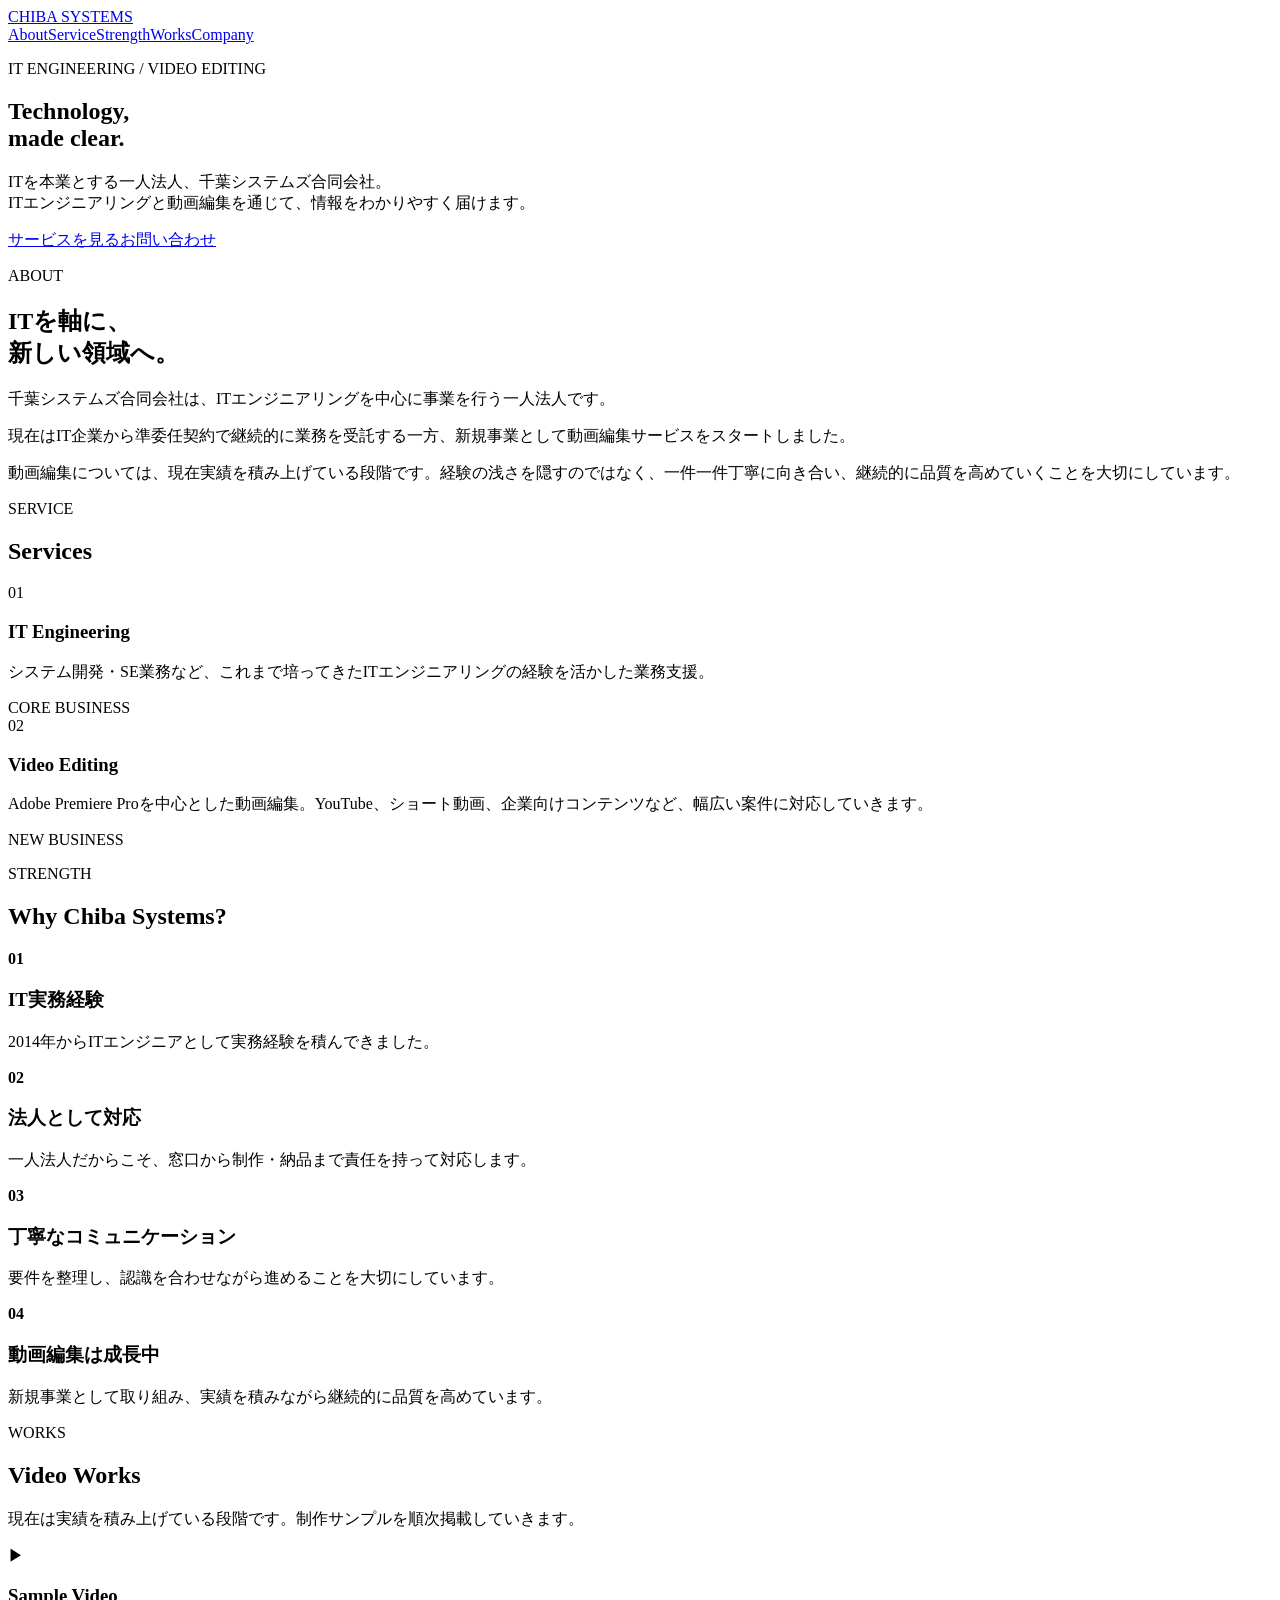
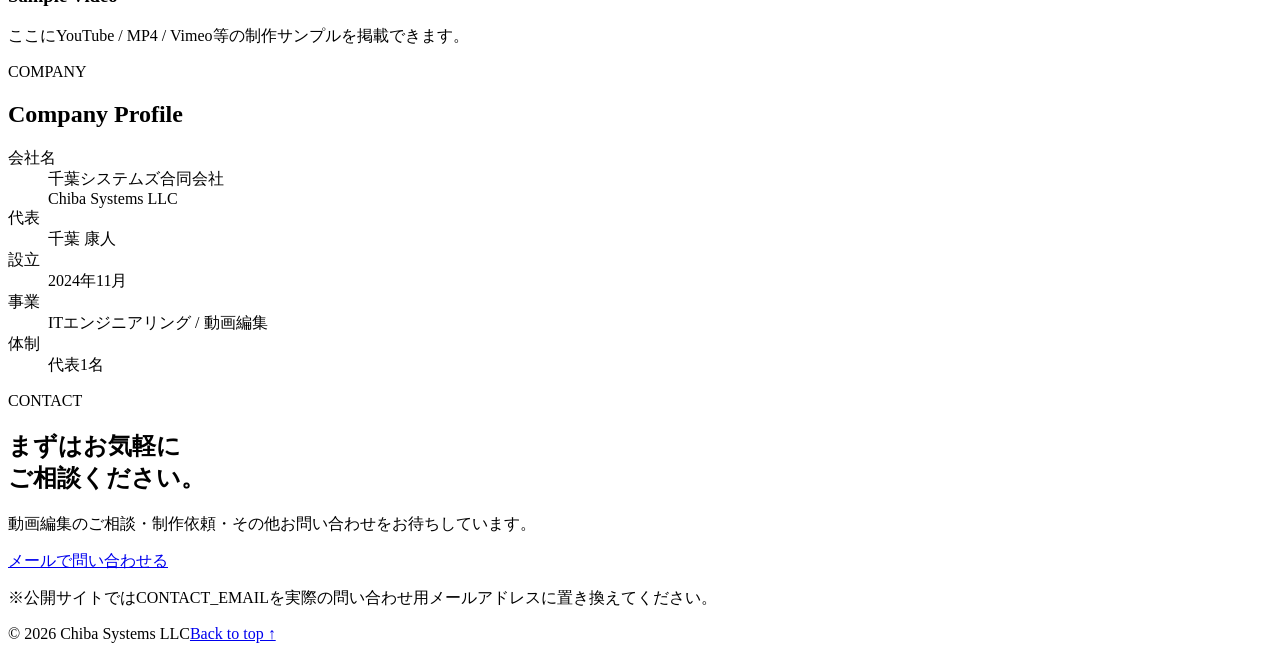
==== index.html @ 61f6ec3d "Initial portfolio site" ====
<!doctype html>
<html lang="ja">
<head>
  <meta charset="utf-8">
  <meta name="viewport" content="width=device-width, initial-scale=1">
  <title>Chiba Systems LLC | IT × Video Editing</title>
  <meta name="description" content="千葉システムズ合同会社。ITエンジニアリングを本業とし、新規事業として動画編集サービスを提供しています。">
  <link rel="stylesheet" href="style.css">
</head>
<body>
  <header class="site-header">
    <div class="container nav">
      <a class="logo" href="#top">CHIBA SYSTEMS</a>
      <nav><a href="#about">About</a><a href="#service">Service</a><a href="#strength">Strength</a><a href="#works">Works</a><a href="#company">Company</a></nav>
    </div>
  </header>
  <main id="top">
    <section class="hero"><div class="container hero-inner">
      <p class="eyebrow">IT ENGINEERING / VIDEO EDITING</p>
      <h1>Technology,<br><span>made clear.</span></h1>
      <p class="lead">ITを本業とする一人法人、千葉システムズ合同会社。<br>ITエンジニアリングと動画編集を通じて、情報をわかりやすく届けます。</p>
      <div class="hero-actions"><a class="button primary" href="#service">サービスを見る</a><a class="button secondary" href="#contact">お問い合わせ</a></div>
    </div></section>
    <section id="about" class="section"><div class="container two-col"><div><p class="eyebrow">ABOUT</p><h2>ITを軸に、<br>新しい領域へ。</h2></div><div class="copy">
      <p>千葉システムズ合同会社は、ITエンジニアリングを中心に事業を行う一人法人です。</p>
      <p>現在はIT企業から準委任契約で継続的に業務を受託する一方、新規事業として動画編集サービスをスタートしました。</p>
      <p>動画編集については、現在実績を積み上げている段階です。経験の浅さを隠すのではなく、一件一件丁寧に向き合い、継続的に品質を高めていくことを大切にしています。</p>
    </div></div></section>
    <section id="service" class="section dark"><div class="container"><p class="eyebrow">SERVICE</p><h2>Services</h2><div class="cards">
      <article class="card"><span class="number">01</span><h3>IT Engineering</h3><p>システム開発・SE業務など、これまで培ってきたITエンジニアリングの経験を活かした業務支援。</p><span class="tag">CORE BUSINESS</span></article>
      <article class="card featured"><span class="number">02</span><h3>Video Editing</h3><p>Adobe Premiere Proを中心とした動画編集。YouTube、ショート動画、企業向けコンテンツなど、幅広い案件に対応していきます。</p><span class="tag">NEW BUSINESS</span></article>
    </div></div></section>
    <section id="strength" class="section"><div class="container"><p class="eyebrow">STRENGTH</p><h2>Why Chiba Systems?</h2><div class="strength-grid">
      <div><strong>01</strong><h3>IT実務経験</h3><p>2014年からITエンジニアとして実務経験を積んできました。</p></div>
      <div><strong>02</strong><h3>法人として対応</h3><p>一人法人だからこそ、窓口から制作・納品まで責任を持って対応します。</p></div>
      <div><strong>03</strong><h3>丁寧なコミュニケーション</h3><p>要件を整理し、認識を合わせながら進めることを大切にしています。</p></div>
      <div><strong>04</strong><h3>動画編集は成長中</h3><p>新規事業として取り組み、実績を積みながら継続的に品質を高めています。</p></div>
    </div></div></section>
    <section id="works" class="section works"><div class="container"><p class="eyebrow">WORKS</p><h2>Video Works</h2><p class="section-lead">現在は実績を積み上げている段階です。制作サンプルを順次掲載していきます。</p><div class="work-placeholder"><div class="play">▶</div><div><h3>Sample Video</h3><p>ここにYouTube / MP4 / Vimeo等の制作サンプルを掲載できます。</p></div></div></div></section>
    <section id="company" class="section company"><div class="container two-col"><div><p class="eyebrow">COMPANY</p><h2>Company Profile</h2></div><dl>
      <div><dt>会社名</dt><dd>千葉システムズ合同会社<br><span>Chiba Systems LLC</span></dd></div><div><dt>代表</dt><dd>千葉 康人</dd></div><div><dt>設立</dt><dd>2024年11月</dd></div><div><dt>事業</dt><dd>ITエンジニアリング / 動画編集</dd></div><div><dt>体制</dt><dd>代表1名</dd></div>
    </dl></div></section>
    <section id="contact" class="cta"><div class="container"><p class="eyebrow">CONTACT</p><h2>まずはお気軽に<br>ご相談ください。</h2><p>動画編集のご相談・制作依頼・その他お問い合わせをお待ちしています。</p><a class="button primary" href="mailto:CONTACT_EMAIL">メールで問い合わせる</a><p class="note">※公開サイトではCONTACT_EMAILを実際の問い合わせ用メールアドレスに置き換えてください。</p></div></section>
  </main>
  <footer><div class="container footer-inner"><span>© 2026 Chiba Systems LLC</span><a href="#top">Back to top ↑</a></div></footer>
</body>
</html>
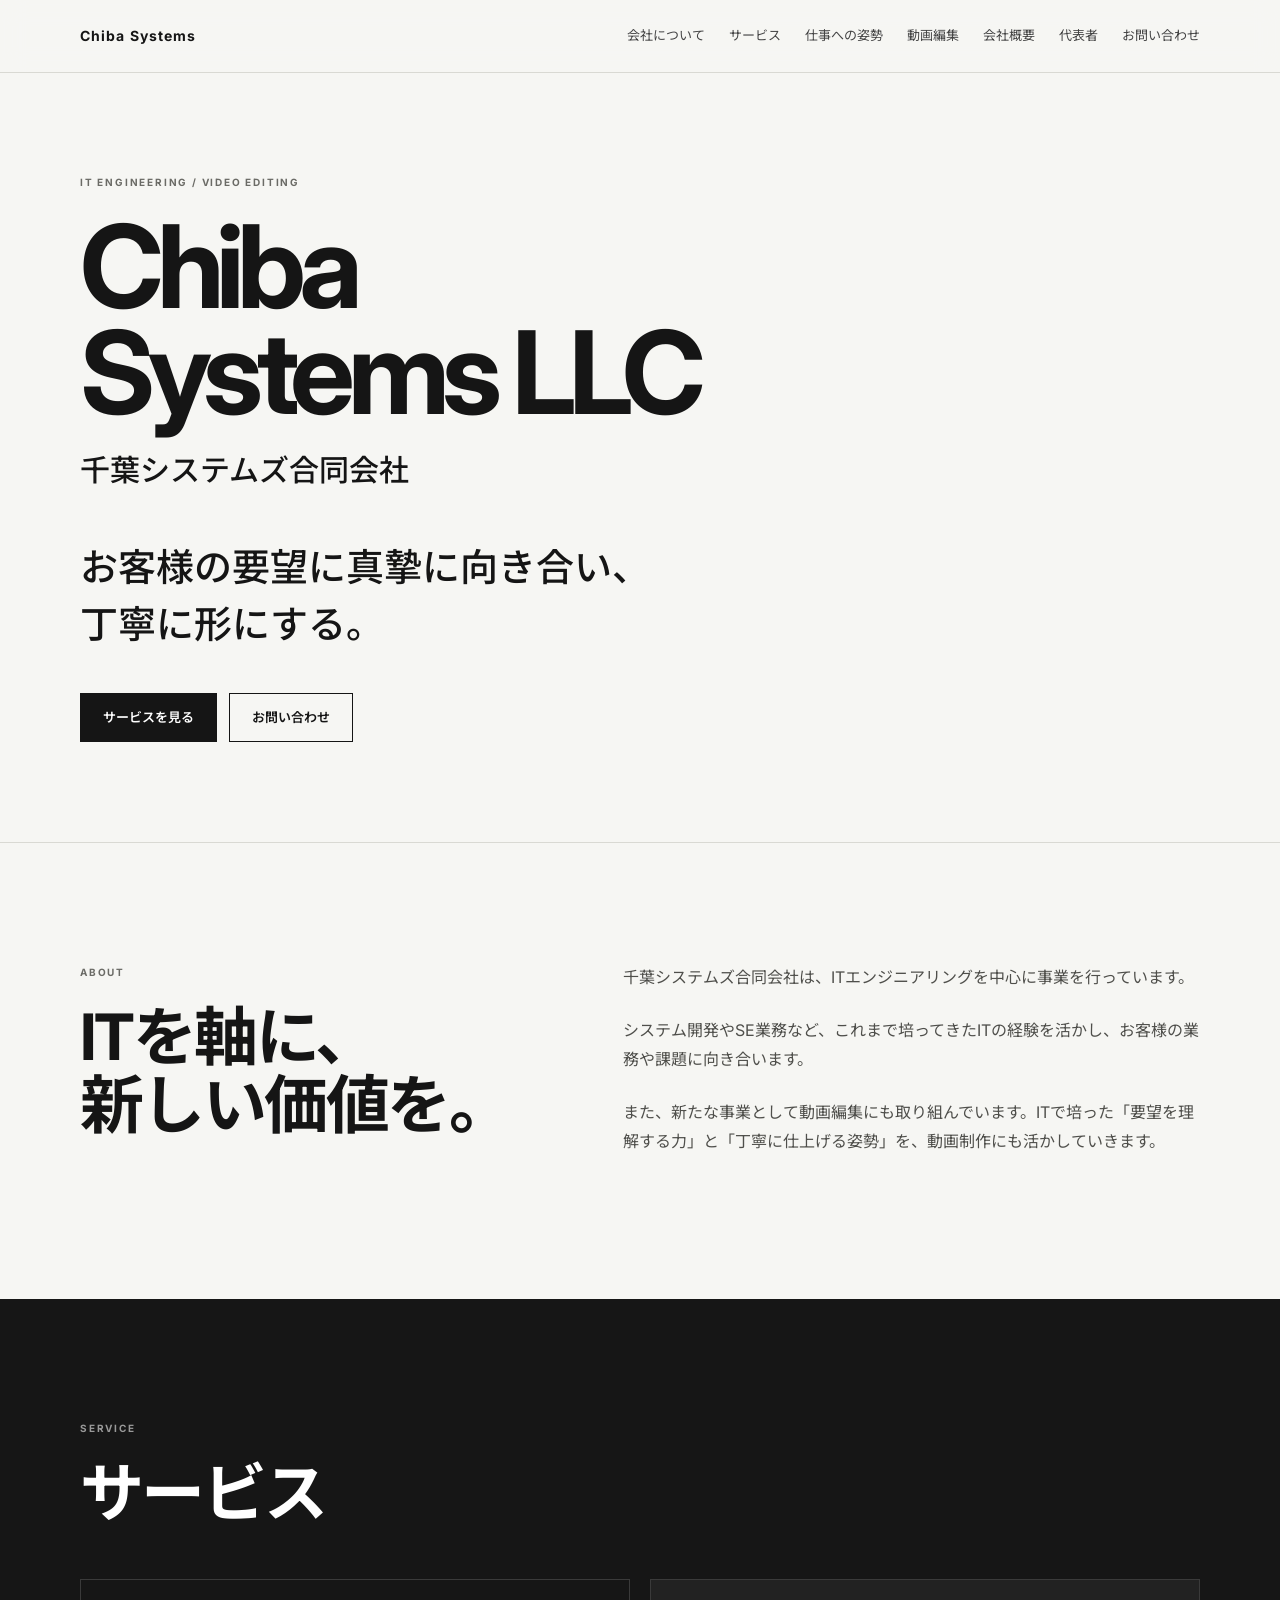
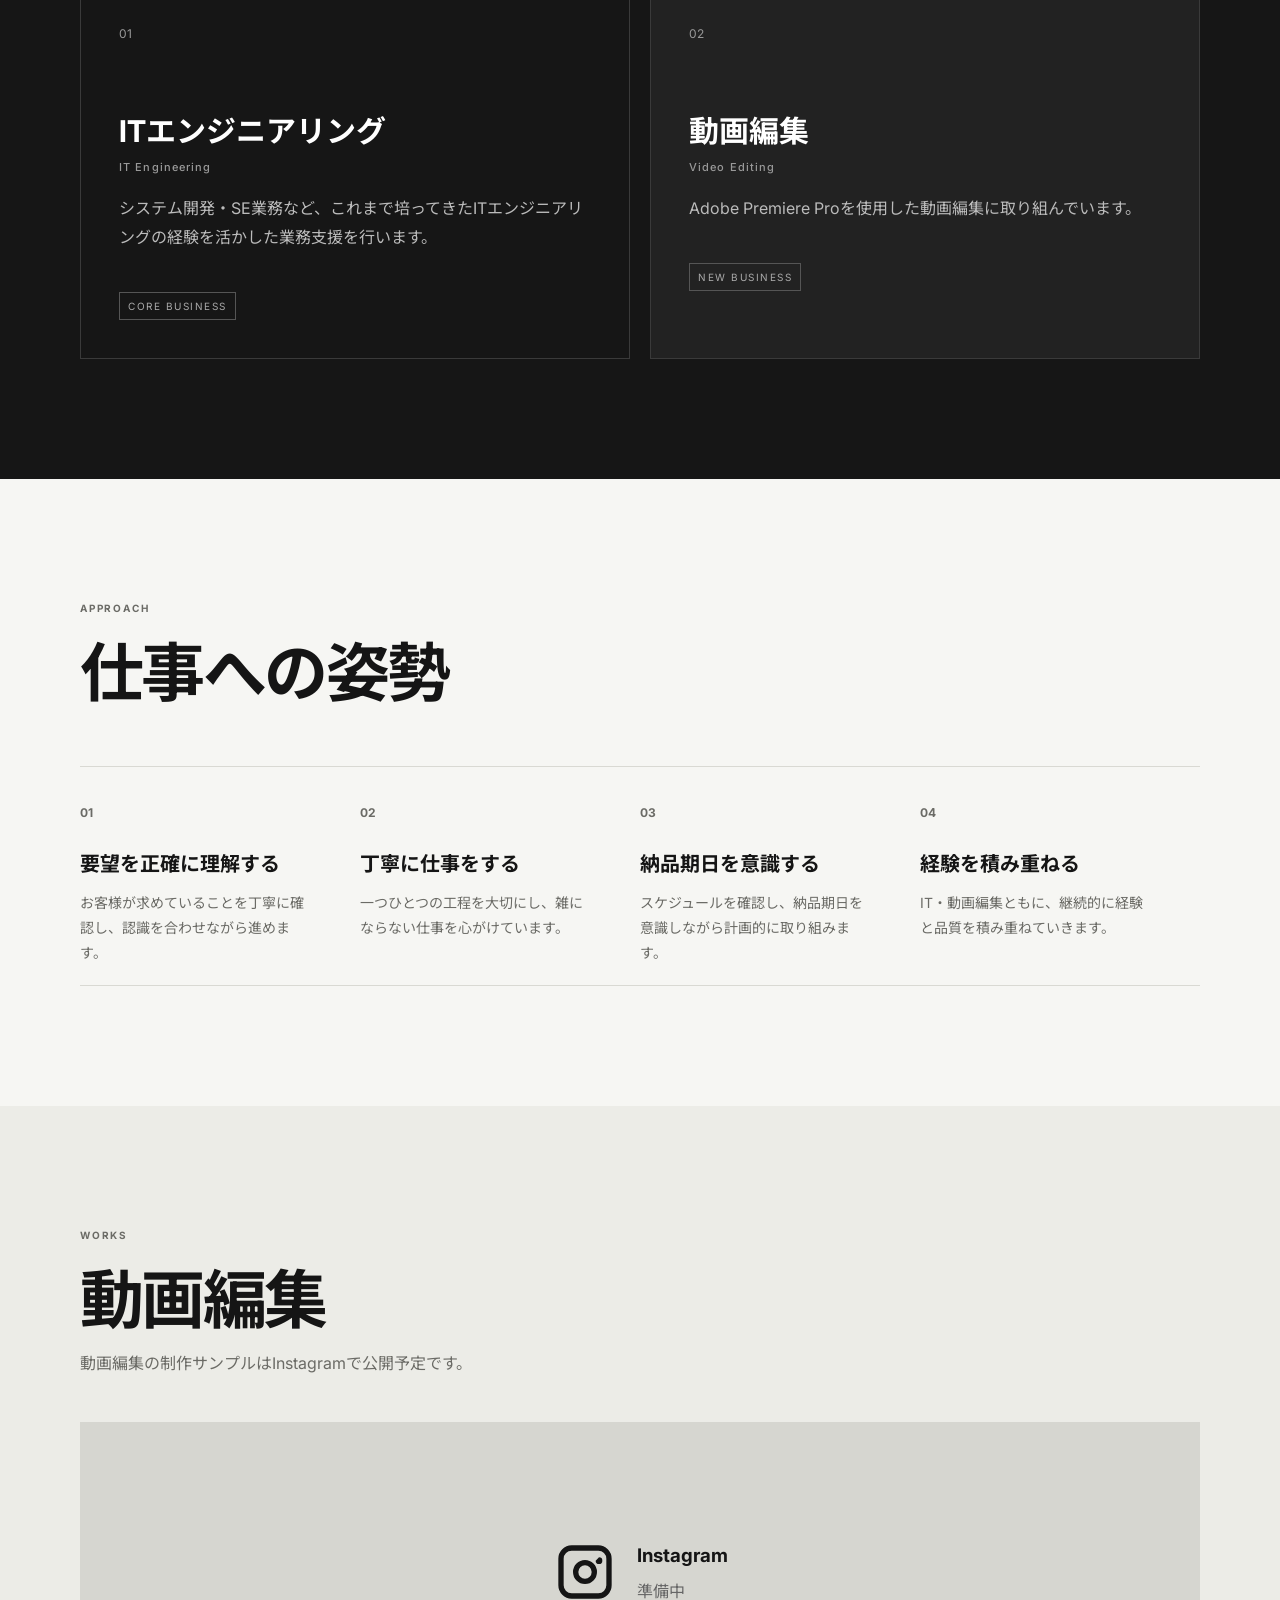
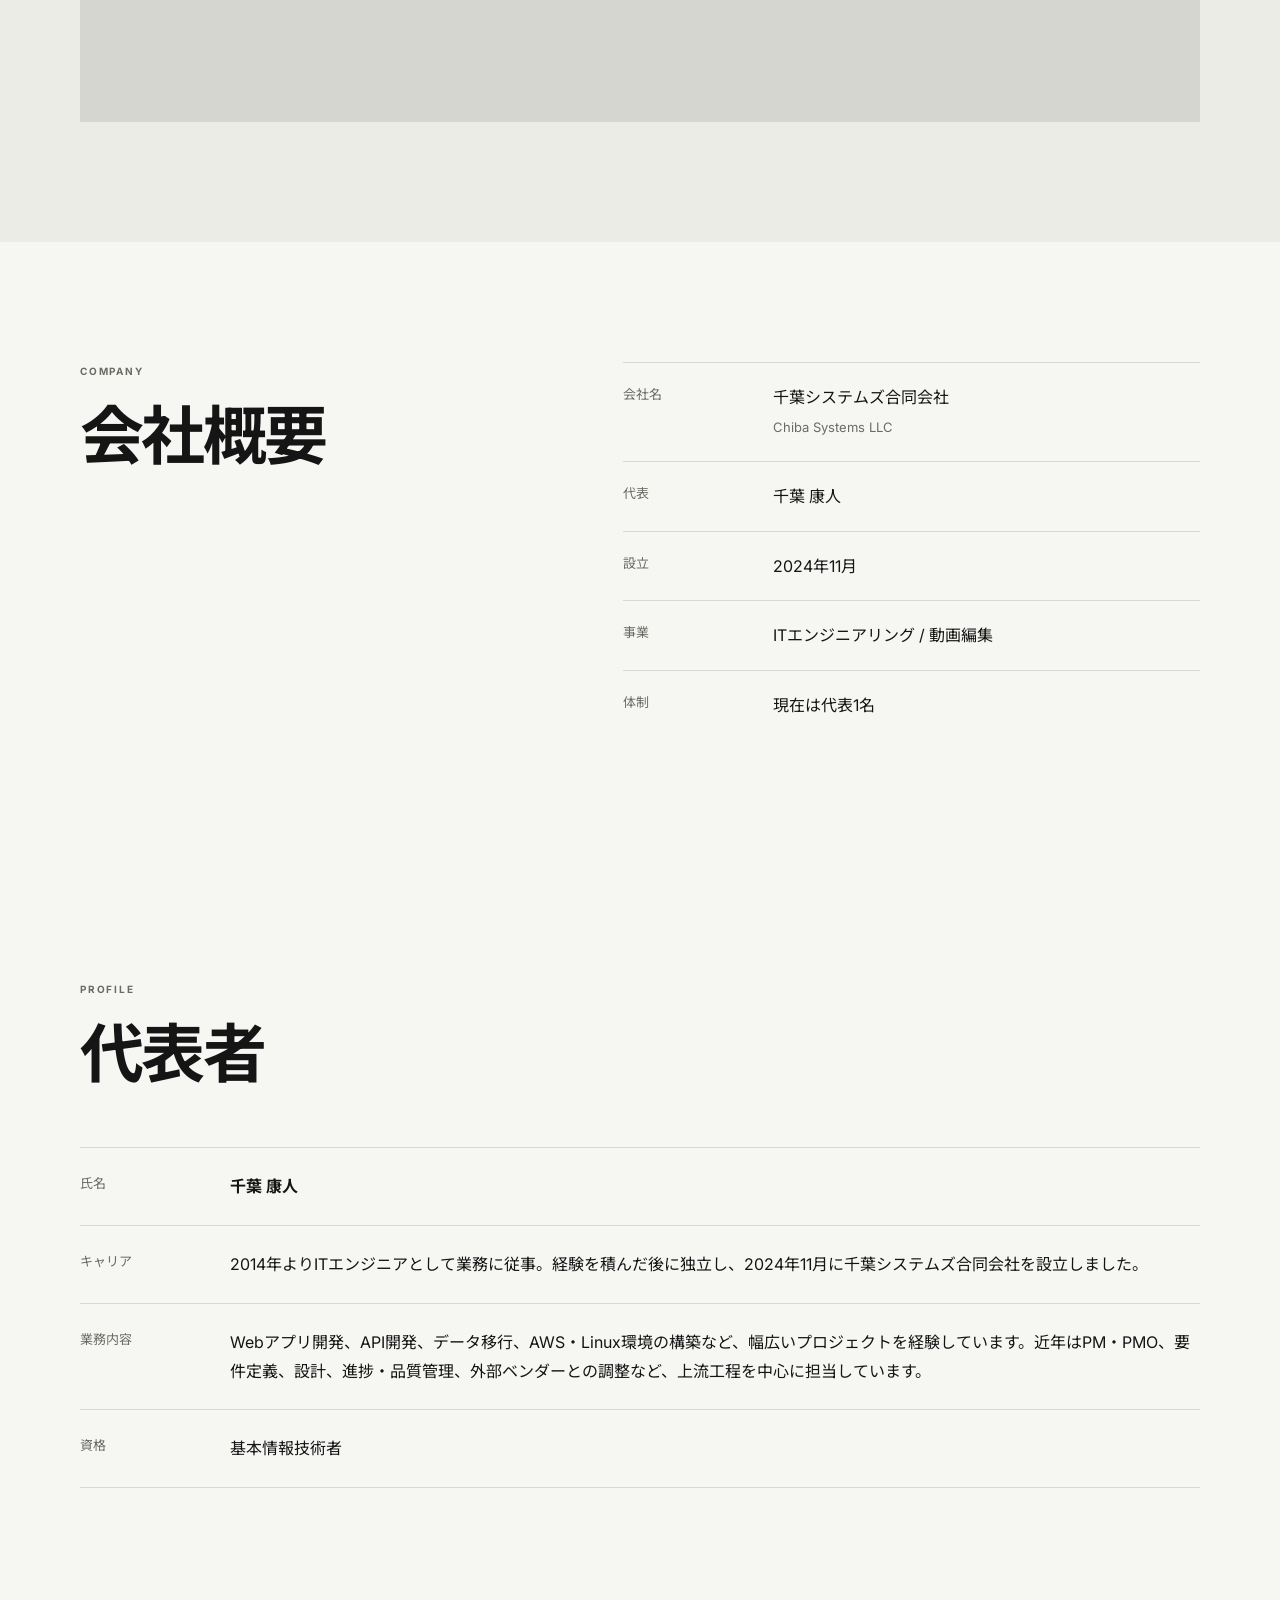
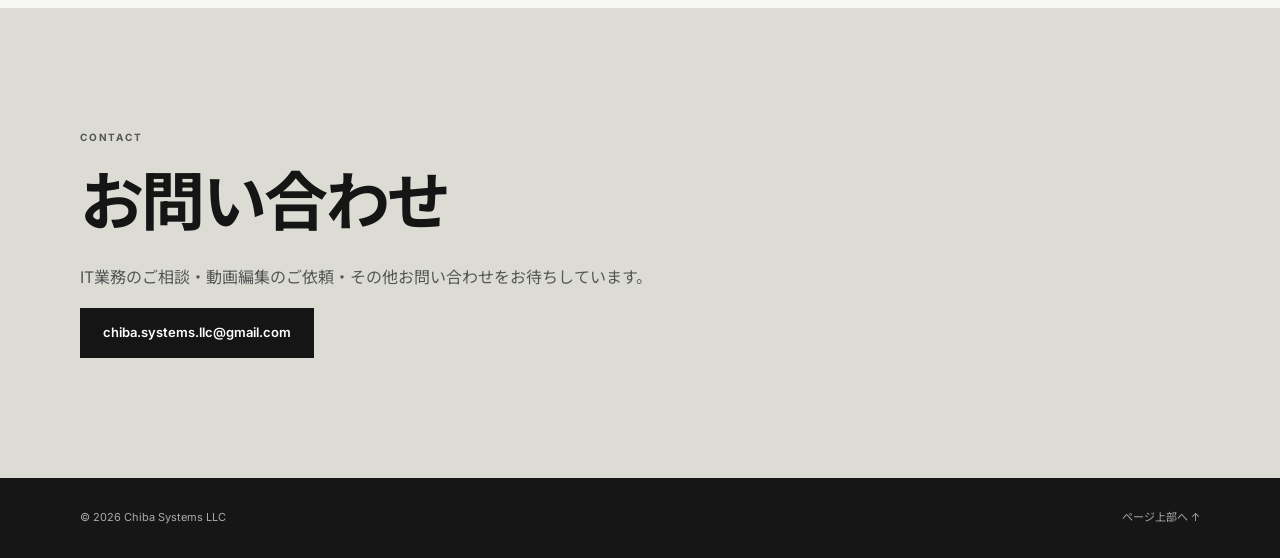
==== commit 80ac5547: "Initial portfolio release" ====
--- a/index.html
+++ b/index.html
@@ -1,47 +1,37 @@
 <!doctype html>
 <html lang="ja">
 <head>
-  <meta charset="utf-8">
-  <meta name="viewport" content="width=device-width, initial-scale=1">
-  <title>Chiba Systems LLC | IT × Video Editing</title>
-  <meta name="description" content="千葉システムズ合同会社。ITエンジニアリングを本業とし、新規事業として動画編集サービスを提供しています。">
-  <link rel="stylesheet" href="style.css">
+<meta charset="utf-8">
+<meta name="viewport" content="width=device-width, initial-scale=1">
+<title>Chiba Systems LLC | 千葉システムズ合同会社</title>
+<style>
+@import url('https://fonts.googleapis.com/css2?family=Inter:wght@400;500;600;700&family=Noto+Sans+JP:wght@400;500;700&display=swap');
+:root{--bg:#f6f6f3;--text:#151515;--muted:#6b6b66;--line:#d9d9d3;--dark:#161616;--white:#fff}
+*{box-sizing:border-box}html{scroll-behavior:smooth}body{margin:0;background:var(--bg);color:var(--text);font-family:Inter,"Noto Sans JP",sans-serif;line-height:1.8}a{color:inherit;text-decoration:none}.container{width:min(1120px,calc(100% - 48px));margin:auto}
+.site-header{position:sticky;top:0;z-index:10;background:rgba(246,246,243,.92);backdrop-filter:blur(12px);border-bottom:1px solid var(--line)}.nav{height:72px;display:flex;align-items:center;justify-content:space-between}.logo{font-weight:700;letter-spacing:.08em;font-size:14px}.nav nav{display:flex;gap:24px;font-size:13px;color:#444}.nav nav a:hover{opacity:.55}
+.hero{min-height:82vh;display:flex;align-items:center;border-bottom:1px solid var(--line)}.hero-inner{padding:100px 0}.eyebrow{font-size:10px;font-weight:700;letter-spacing:.18em;color:var(--muted);margin:0 0 22px}.hero h1{margin:0;font-size:clamp(58px,9vw,122px);line-height:.92;letter-spacing:-.065em;font-weight:700}.jp-name{margin:18px 0 42px;font-size:clamp(20px,2.5vw,30px);font-weight:500}.motto{margin:0;font-size:clamp(24px,3vw,38px);line-height:1.5;font-weight:500}.hero-actions{display:flex;gap:12px;margin-top:40px}.button{display:inline-block;padding:12px 22px;border:1px solid var(--text);font-size:13px;font-weight:600}.button.primary{background:var(--text);color:var(--white)}
+.section{padding:120px 0}.two-col{display:grid;grid-template-columns:1fr 1.3fr;gap:100px}.section h2,.cta h2{font-size:clamp(40px,5vw,66px);line-height:1.05;letter-spacing:-.04em;margin:0}.copy{font-size:16px;color:#4f4f4b}.copy p{margin:0 0 24px}
+.dark{background:var(--dark);color:var(--white)}.dark .eyebrow{color:#999}.cards{display:grid;grid-template-columns:1fr 1fr;gap:20px;margin-top:52px}.card{padding:38px;border:1px solid #3a3a3a;min-height:330px}.card.featured{background:#222}.number{font-size:12px;color:#999}.card h3{font-size:30px;margin:58px 0 12px}.card h3 span{display:block;font-size:11px;font-weight:500;color:#999;letter-spacing:.1em}.card p{color:#bbb}.tag{display:inline-block;margin-top:24px;font-size:10px;letter-spacing:.15em;border:1px solid #555;padding:4px 8px;color:#aaa}
+.strength-grid{display:grid;grid-template-columns:repeat(4,1fr);margin-top:60px;border-top:1px solid var(--line)}.strength-grid>div{padding:30px 24px 20px 0;border-bottom:1px solid var(--line)}.strength-grid strong{font-size:12px;color:var(--muted)}.strength-grid h3{font-size:20px;margin:20px 0 8px}.strength-grid p{font-size:14px;color:var(--muted);margin:0;padding-right:20px}
+.works{background:#ecece7}.section-lead{color:var(--muted);max-width:650px}.instagram-link{margin-top:44px;min-height:300px;background:#d6d6d0;display:flex;align-items:center;justify-content:center;gap:20px}.instagram-icon{width:64px;height:64px}.instagram-link h3{margin:0 0 4px}.instagram-link p{margin:0;color:#666}
+.profile{margin-top:60px;border-top:1px solid var(--line)}.profile-row{display:grid;grid-template-columns:150px 1fr;padding:24px 0;border-bottom:1px solid var(--line)}.profile-row .label{font-size:13px;color:var(--muted)}.profile-row p{margin:0}
+.company dl{margin:0}.company dl>div{display:grid;grid-template-columns:150px 1fr;padding:20px 0;border-top:1px solid var(--line)}dt{color:var(--muted);font-size:13px}dd{margin:0}dd span{color:var(--muted);font-size:13px}
+.cta{padding:120px 0;background:#dcdcd5}.cta h2{margin-bottom:28px}.cta p{color:#555}.cta .note{font-size:11px;margin-top:18px;color:#777}footer{background:var(--dark);color:#aaa}.footer-inner{min-height:80px;display:flex;align-items:center;justify-content:space-between;font-size:11px}
+@media(max-width:800px){.container{width:min(100% - 32px,1120px)}.nav nav{display:none}.hero h1{font-size:60px}.section{padding:80px 0}.two-col,.cards{grid-template-columns:1fr;gap:40px}.strength-grid{grid-template-columns:1fr 1fr}.profile-row,.company dl>div{grid-template-columns:110px 1fr}}@media(max-width:500px){.strength-grid{grid-template-columns:1fr}.hero-actions{flex-direction:column;align-items:flex-start}}
+</style>
 </head>
 <body>
-  <header class="site-header">
-    <div class="container nav">
-      <a class="logo" href="#top">CHIBA SYSTEMS</a>
-      <nav><a href="#about">About</a><a href="#service">Service</a><a href="#strength">Strength</a><a href="#works">Works</a><a href="#company">Company</a></nav>
-    </div>
-  </header>
-  <main id="top">
-    <section class="hero"><div class="container hero-inner">
-      <p class="eyebrow">IT ENGINEERING / VIDEO EDITING</p>
-      <h1>Technology,<br><span>made clear.</span></h1>
-      <p class="lead">ITを本業とする一人法人、千葉システムズ合同会社。<br>ITエンジニアリングと動画編集を通じて、情報をわかりやすく届けます。</p>
-      <div class="hero-actions"><a class="button primary" href="#service">サービスを見る</a><a class="button secondary" href="#contact">お問い合わせ</a></div>
-    </div></section>
-    <section id="about" class="section"><div class="container two-col"><div><p class="eyebrow">ABOUT</p><h2>ITを軸に、<br>新しい領域へ。</h2></div><div class="copy">
-      <p>千葉システムズ合同会社は、ITエンジニアリングを中心に事業を行う一人法人です。</p>
-      <p>現在はIT企業から準委任契約で継続的に業務を受託する一方、新規事業として動画編集サービスをスタートしました。</p>
-      <p>動画編集については、現在実績を積み上げている段階です。経験の浅さを隠すのではなく、一件一件丁寧に向き合い、継続的に品質を高めていくことを大切にしています。</p>
-    </div></div></section>
-    <section id="service" class="section dark"><div class="container"><p class="eyebrow">SERVICE</p><h2>Services</h2><div class="cards">
-      <article class="card"><span class="number">01</span><h3>IT Engineering</h3><p>システム開発・SE業務など、これまで培ってきたITエンジニアリングの経験を活かした業務支援。</p><span class="tag">CORE BUSINESS</span></article>
-      <article class="card featured"><span class="number">02</span><h3>Video Editing</h3><p>Adobe Premiere Proを中心とした動画編集。YouTube、ショート動画、企業向けコンテンツなど、幅広い案件に対応していきます。</p><span class="tag">NEW BUSINESS</span></article>
-    </div></div></section>
-    <section id="strength" class="section"><div class="container"><p class="eyebrow">STRENGTH</p><h2>Why Chiba Systems?</h2><div class="strength-grid">
-      <div><strong>01</strong><h3>IT実務経験</h3><p>2014年からITエンジニアとして実務経験を積んできました。</p></div>
-      <div><strong>02</strong><h3>法人として対応</h3><p>一人法人だからこそ、窓口から制作・納品まで責任を持って対応します。</p></div>
-      <div><strong>03</strong><h3>丁寧なコミュニケーション</h3><p>要件を整理し、認識を合わせながら進めることを大切にしています。</p></div>
-      <div><strong>04</strong><h3>動画編集は成長中</h3><p>新規事業として取り組み、実績を積みながら継続的に品質を高めています。</p></div>
-    </div></div></section>
-    <section id="works" class="section works"><div class="container"><p class="eyebrow">WORKS</p><h2>Video Works</h2><p class="section-lead">現在は実績を積み上げている段階です。制作サンプルを順次掲載していきます。</p><div class="work-placeholder"><div class="play">▶</div><div><h3>Sample Video</h3><p>ここにYouTube / MP4 / Vimeo等の制作サンプルを掲載できます。</p></div></div></div></section>
-    <section id="company" class="section company"><div class="container two-col"><div><p class="eyebrow">COMPANY</p><h2>Company Profile</h2></div><dl>
-      <div><dt>会社名</dt><dd>千葉システムズ合同会社<br><span>Chiba Systems LLC</span></dd></div><div><dt>代表</dt><dd>千葉 康人</dd></div><div><dt>設立</dt><dd>2024年11月</dd></div><div><dt>事業</dt><dd>ITエンジニアリング / 動画編集</dd></div><div><dt>体制</dt><dd>代表1名</dd></div>
-    </dl></div></section>
-    <section id="contact" class="cta"><div class="container"><p class="eyebrow">CONTACT</p><h2>まずはお気軽に<br>ご相談ください。</h2><p>動画編集のご相談・制作依頼・その他お問い合わせをお待ちしています。</p><a class="button primary" href="mailto:CONTACT_EMAIL">メールで問い合わせる</a><p class="note">※公開サイトではCONTACT_EMAILを実際の問い合わせ用メールアドレスに置き換えてください。</p></div></section>
-  </main>
-  <footer><div class="container footer-inner"><span>© 2026 Chiba Systems LLC</span><a href="#top">Back to top ↑</a></div></footer>
+<header class="site-header"><div class="container nav"><a class="logo" href="#top">Chiba Systems</a><nav><a href="#about">会社について</a><a href="#service">サービス</a><a href="#strength">仕事への姿勢</a><a href="#works">動画編集</a><a href="#company">会社概要</a><a href="#profile">代表者</a><a href="#contact">お問い合わせ</a></nav></div></header>
+<main id="top">
+<section class="hero"><div class="container hero-inner"><p class="eyebrow">IT ENGINEERING / VIDEO EDITING</p><h1>Chiba<br>Systems LLC</h1><p class="jp-name">千葉システムズ合同会社</p><p class="motto">お客様の要望に真摯に向き合い、<br>丁寧に形にする。</p><div class="hero-actions"><a class="button primary" href="#service">サービスを見る</a><a class="button" href="#contact">お問い合わせ</a></div></div></section>
+<section id="about" class="section"><div class="container two-col"><div><p class="eyebrow">ABOUT</p><h2>ITを軸に、<br>新しい価値を。</h2></div><div class="copy"><p>千葉システムズ合同会社は、ITエンジニアリングを中心に事業を行っています。</p><p>システム開発やSE業務など、これまで培ってきたITの経験を活かし、お客様の業務や課題に向き合います。</p><p>また、新たな事業として動画編集にも取り組んでいます。ITで培った「要望を理解する力」と「丁寧に仕上げる姿勢」を、動画制作にも活かしていきます。</p></div></div></section>
+<section id="service" class="section dark"><div class="container"><p class="eyebrow">SERVICE</p><h2>サービス</h2><div class="cards"><article class="card"><span class="number">01</span><h3>ITエンジニアリング<span>IT Engineering</span></h3><p>システム開発・SE業務など、これまで培ってきたITエンジニアリングの経験を活かした業務支援を行います。</p><span class="tag">CORE BUSINESS</span></article><article class="card featured"><span class="number">02</span><h3>動画編集<span>Video Editing</span></h3><p>Adobe Premiere Proを使用した動画編集に取り組んでいます。</p><span class="tag">NEW BUSINESS</span></article></div></div></section>
+<section id="strength" class="section"><div class="container"><p class="eyebrow">APPROACH</p><h2>仕事への姿勢</h2><div class="strength-grid"><div><strong>01</strong><h3>要望を正確に理解する</h3><p>お客様が求めていることを丁寧に確認し、認識を合わせながら進めます。</p></div><div><strong>02</strong><h3>丁寧に仕事をする</h3><p>一つひとつの工程を大切にし、雑にならない仕事を心がけています。</p></div><div><strong>03</strong><h3>納品期日を意識する</h3><p>スケジュールを確認し、納品期日を意識しながら計画的に取り組みます。</p></div><div><strong>04</strong><h3>経験を積み重ねる</h3><p>IT・動画編集ともに、継続的に経験と品質を積み重ねていきます。</p></div></div></div></section>
+<section id="works" class="section works"><div class="container"><p class="eyebrow">WORKS</p><h2>動画編集</h2><p class="section-lead">動画編集の制作サンプルはInstagramで公開予定です。</p><div class="instagram-link" aria-label="Instagram 準備中"><svg class="instagram-icon" viewBox="0 0 24 24" aria-hidden="true"><path fill="currentColor" d="M7 2h10a5 5 0 0 1 5 5v10a5 5 0 0 1-5 5H7a5 5 0 0 1-5-5V7a5 5 0 0 1 5-5Zm0 2a3 3 0 0 0-3 3v10a3 3 0 0 0 3 3h10a3 3 0 0 0 3-3V7a3 3 0 0 0-3-3H7Zm5 3.5A4.5 4.5 0 1 1 7.5 12 4.5 4.5 0 0 1 12 7.5Zm0 2A2.5 2.5 0 1 0 14.5 12 2.5 2.5 0 0 0 12 9.5ZM17.25 6.5a1.25 1.25 0 1 1-1.25 1.25Z"/></svg><div><h3>Instagram</h3><p>準備中</p></div></div></div></section>
+<section id="company" class="section company"><div class="container two-col"><div><p class="eyebrow">COMPANY</p><h2>会社概要</h2></div><dl><div><dt>会社名</dt><dd>千葉システムズ合同会社<br><span>Chiba Systems LLC</span></dd></div><div><dt>代表</dt><dd>千葉 康人</dd></div><div><dt>設立</dt><dd>2024年11月</dd></div><div><dt>事業</dt><dd>ITエンジニアリング / 動画編集</dd></div><div><dt>体制</dt><dd>現在は代表1名</dd></div></dl></div></section>
+<section id="profile" class="section"><div class="container"><p class="eyebrow">PROFILE</p><h2>代表者</h2><div class="profile"><div class="profile-row"><div class="label">氏名</div><p><strong>千葉 康人</strong></p></div><div class="profile-row"><div class="label">キャリア</div><p>2014年よりITエンジニアとして業務に従事。経験を積んだ後に独立し、2024年11月に千葉システムズ合同会社を設立しました。</p></div><div class="profile-row"><div class="label">業務内容</div><p>Webアプリ開発、API開発、データ移行、AWS・Linux環境の構築など、幅広いプロジェクトを経験しています。近年はPM・PMO、要件定義、設計、進捗・品質管理、外部ベンダーとの調整など、上流工程を中心に担当しています。</p></div><div class="profile-row"><div class="label">資格</div><p>基本情報技術者</p></div></div></div></section>
+<section id="contact" class="cta"><div class="container"><p class="eyebrow">CONTACT</p><h2>お問い合わせ</h2><p>IT業務のご相談・動画編集のご依頼・その他お問い合わせをお待ちしています。</p><a class="button primary" href="mailto:chiba.systems.llc@gmail.com">chiba.systems.llc@gmail.com</a></div></section>
+</main>
+<footer><div class="container footer-inner"><span>© 2026 Chiba Systems LLC</span><a href="#top">ページ上部へ ↑</a></div></footer>
 </body>
 </html>
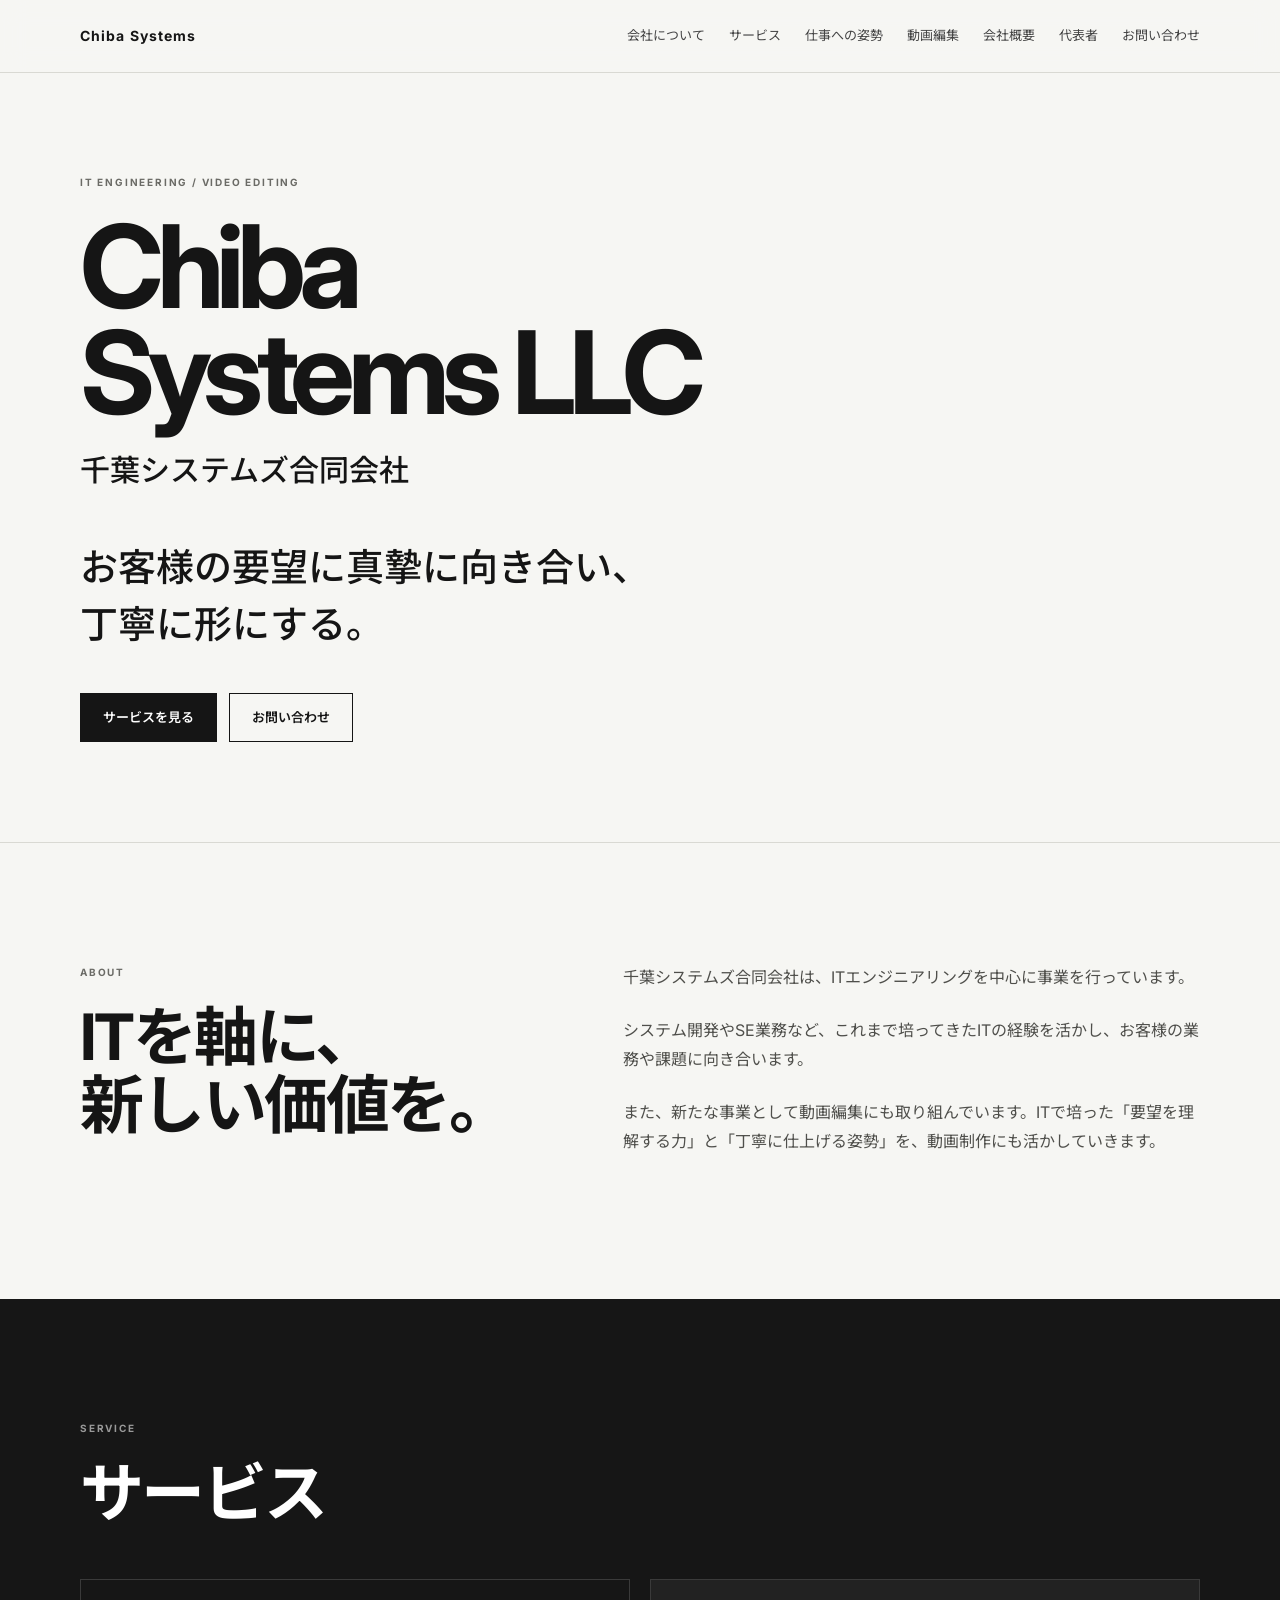
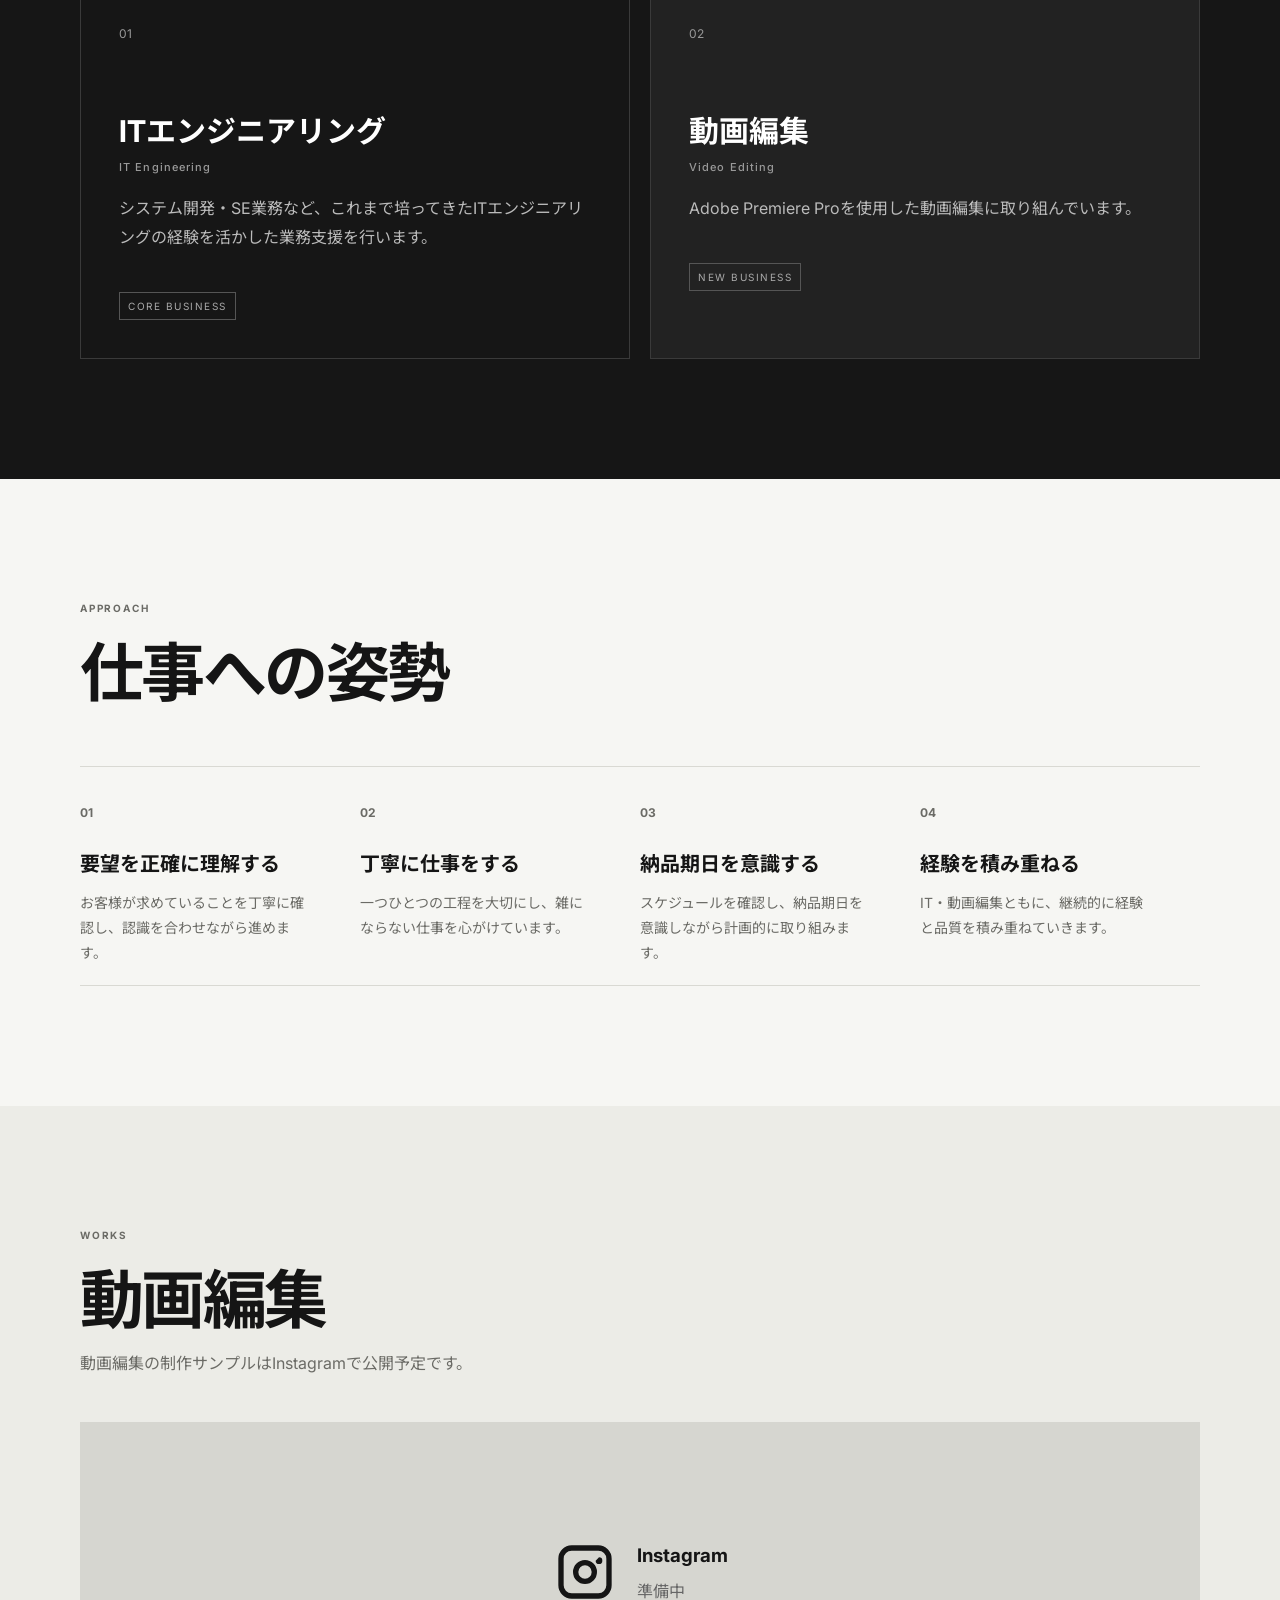
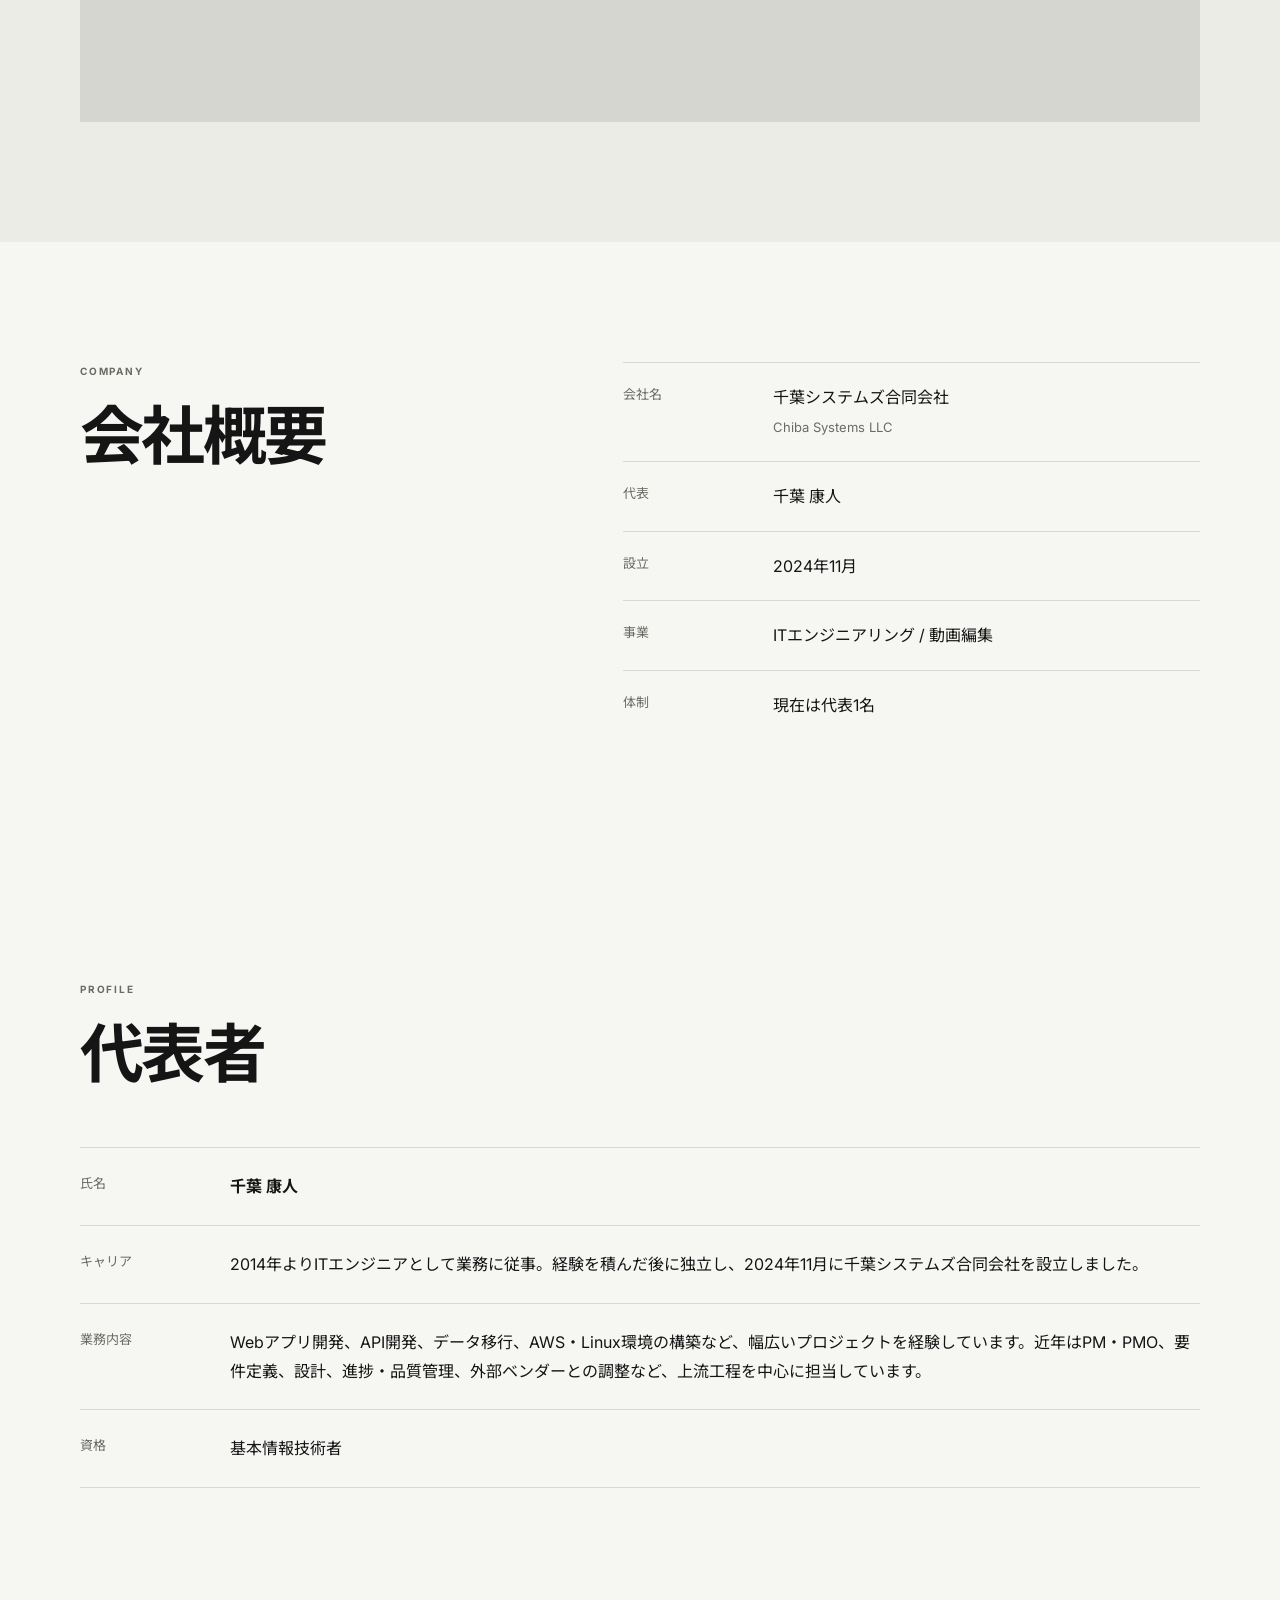
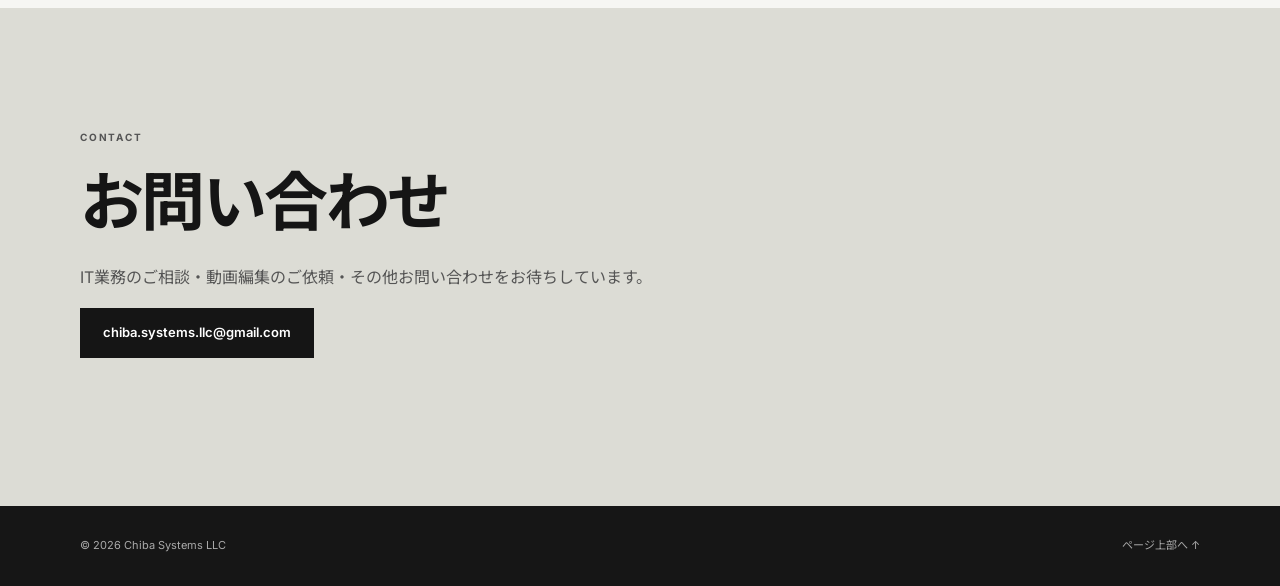
==== commit dca862ef: "Add hidden OUTPUT link below contact email" ====
--- a/index.html
+++ b/index.html
@@ -16,7 +16,7 @@
 .works{background:#ecece7}.section-lead{color:var(--muted);max-width:650px}.instagram-link{margin-top:44px;min-height:300px;background:#d6d6d0;display:flex;align-items:center;justify-content:center;gap:20px}.instagram-icon{width:64px;height:64px}.instagram-link h3{margin:0 0 4px}.instagram-link p{margin:0;color:#666}
 .profile{margin-top:60px;border-top:1px solid var(--line)}.profile-row{display:grid;grid-template-columns:150px 1fr;padding:24px 0;border-bottom:1px solid var(--line)}.profile-row .label{font-size:13px;color:var(--muted)}.profile-row p{margin:0}
 .company dl{margin:0}.company dl>div{display:grid;grid-template-columns:150px 1fr;padding:20px 0;border-top:1px solid var(--line)}dt{color:var(--muted);font-size:13px}dd{margin:0}dd span{color:var(--muted);font-size:13px}
-.cta{padding:120px 0;background:#dcdcd5}.cta h2{margin-bottom:28px}.cta p{color:#555}.cta .note{font-size:11px;margin-top:18px;color:#777}footer{background:var(--dark);color:#aaa}.footer-inner{min-height:80px;display:flex;align-items:center;justify-content:space-between;font-size:11px}
+.cta{padding:120px 0;background:#dcdcd5}.cta h2{margin-bottom:28px}.cta p{color:#555}.cta .note{font-size:11px;margin-top:18px;color:#777}.secret-output-link{display:block;width:34px;height:18px;margin-top:10px;opacity:0;cursor:default}footer{background:var(--dark);color:#aaa}.footer-inner{min-height:80px;display:flex;align-items:center;justify-content:space-between;font-size:11px}
 @media(max-width:800px){.container{width:min(100% - 32px,1120px)}.nav nav{display:none}.hero h1{font-size:60px}.section{padding:80px 0}.two-col,.cards{grid-template-columns:1fr;gap:40px}.strength-grid{grid-template-columns:1fr 1fr}.profile-row,.company dl>div{grid-template-columns:110px 1fr}}@media(max-width:500px){.strength-grid{grid-template-columns:1fr}.hero-actions{flex-direction:column;align-items:flex-start}}
 </style>
 </head>
@@ -30,7 +30,7 @@
 <section id="works" class="section works"><div class="container"><p class="eyebrow">WORKS</p><h2>動画編集</h2><p class="section-lead">動画編集の制作サンプルはInstagramで公開予定です。</p><div class="instagram-link" aria-label="Instagram 準備中"><svg class="instagram-icon" viewBox="0 0 24 24" aria-hidden="true"><path fill="currentColor" d="M7 2h10a5 5 0 0 1 5 5v10a5 5 0 0 1-5 5H7a5 5 0 0 1-5-5V7a5 5 0 0 1 5-5Zm0 2a3 3 0 0 0-3 3v10a3 3 0 0 0 3 3h10a3 3 0 0 0 3-3V7a3 3 0 0 0-3-3H7Zm5 3.5A4.5 4.5 0 1 1 7.5 12 4.5 4.5 0 0 1 12 7.5Zm0 2A2.5 2.5 0 1 0 14.5 12 2.5 2.5 0 0 0 12 9.5ZM17.25 6.5a1.25 1.25 0 1 1-1.25 1.25Z"/></svg><div><h3>Instagram</h3><p>準備中</p></div></div></div></section>
 <section id="company" class="section company"><div class="container two-col"><div><p class="eyebrow">COMPANY</p><h2>会社概要</h2></div><dl><div><dt>会社名</dt><dd>千葉システムズ合同会社<br><span>Chiba Systems LLC</span></dd></div><div><dt>代表</dt><dd>千葉 康人</dd></div><div><dt>設立</dt><dd>2024年11月</dd></div><div><dt>事業</dt><dd>ITエンジニアリング / 動画編集</dd></div><div><dt>体制</dt><dd>現在は代表1名</dd></div></dl></div></section>
 <section id="profile" class="section"><div class="container"><p class="eyebrow">PROFILE</p><h2>代表者</h2><div class="profile"><div class="profile-row"><div class="label">氏名</div><p><strong>千葉 康人</strong></p></div><div class="profile-row"><div class="label">キャリア</div><p>2014年よりITエンジニアとして業務に従事。経験を積んだ後に独立し、2024年11月に千葉システムズ合同会社を設立しました。</p></div><div class="profile-row"><div class="label">業務内容</div><p>Webアプリ開発、API開発、データ移行、AWS・Linux環境の構築など、幅広いプロジェクトを経験しています。近年はPM・PMO、要件定義、設計、進捗・品質管理、外部ベンダーとの調整など、上流工程を中心に担当しています。</p></div><div class="profile-row"><div class="label">資格</div><p>基本情報技術者</p></div></div></div></section>
-<section id="contact" class="cta"><div class="container"><p class="eyebrow">CONTACT</p><h2>お問い合わせ</h2><p>IT業務のご相談・動画編集のご依頼・その他お問い合わせをお待ちしています。</p><a class="button primary" href="mailto:chiba.systems.llc@gmail.com">chiba.systems.llc@gmail.com</a></div></section>
+<section id="contact" class="cta"><div class="container"><p class="eyebrow">CONTACT</p><h2>お問い合わせ</h2><p>IT業務のご相談・動画編集のご依頼・その他お問い合わせをお待ちしています。</p><a class="button primary" href="mailto:chiba.systems.llc@gmail.com">chiba.systems.llc@gmail.com</a><a class="secret-output-link" href="output/" target="_blank" rel="noopener noreferrer" aria-label="OUTPUTを別タブで開く"></a></div></section>
 </main>
 <footer><div class="container footer-inner"><span>© 2026 Chiba Systems LLC</span><a href="#top">ページ上部へ ↑</a></div></footer>
 </body>
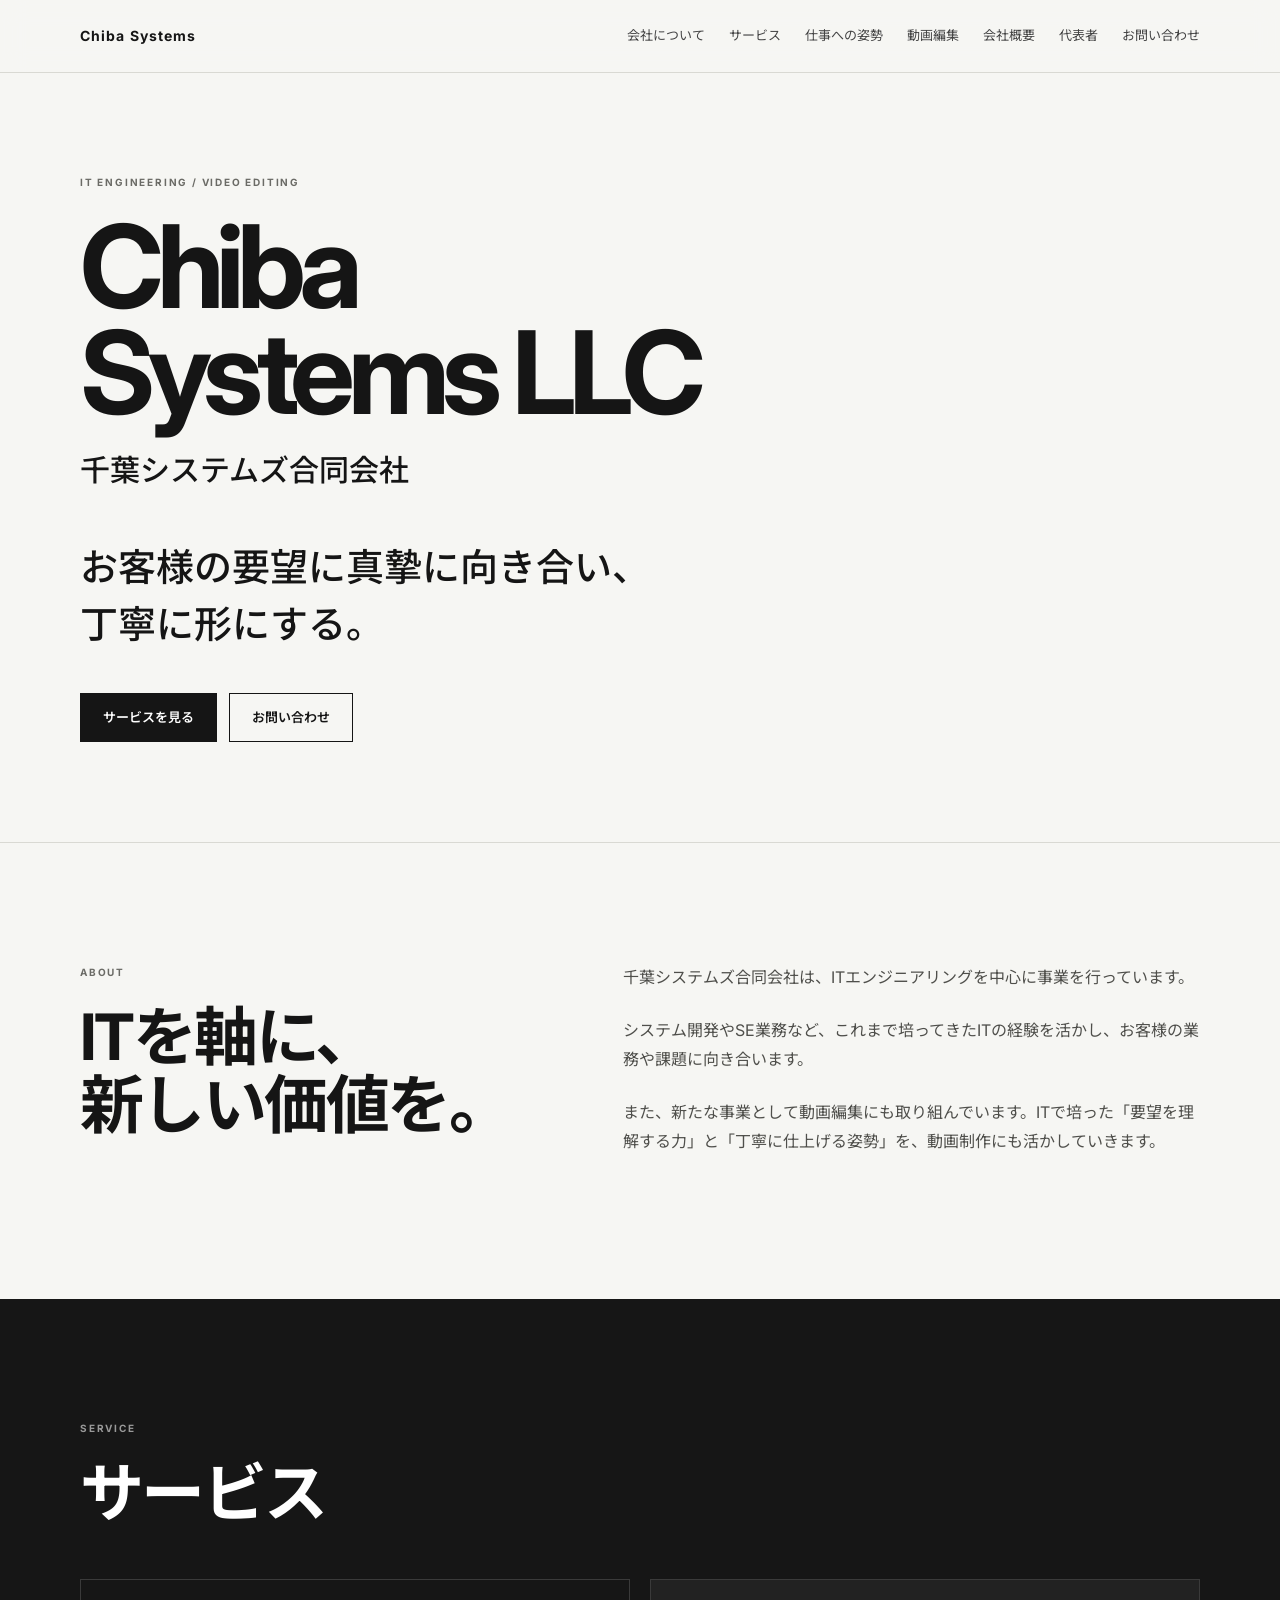
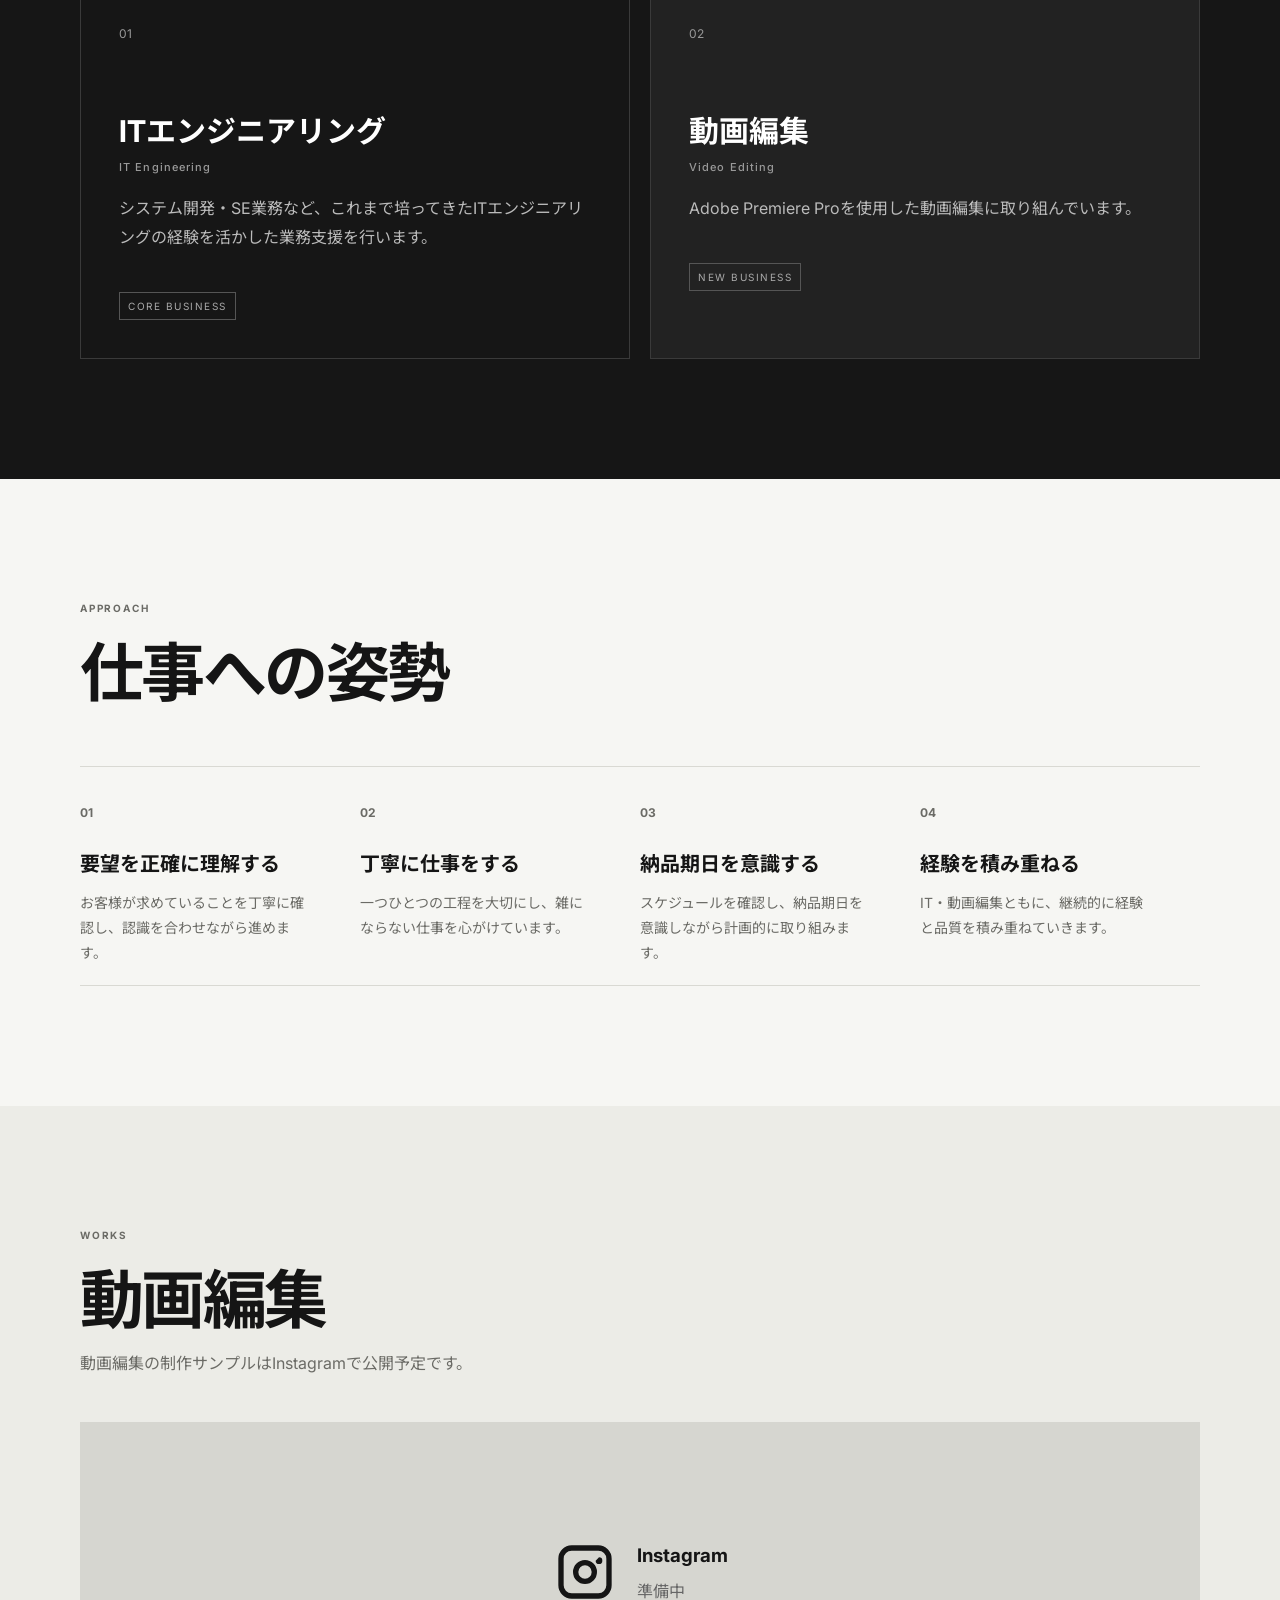
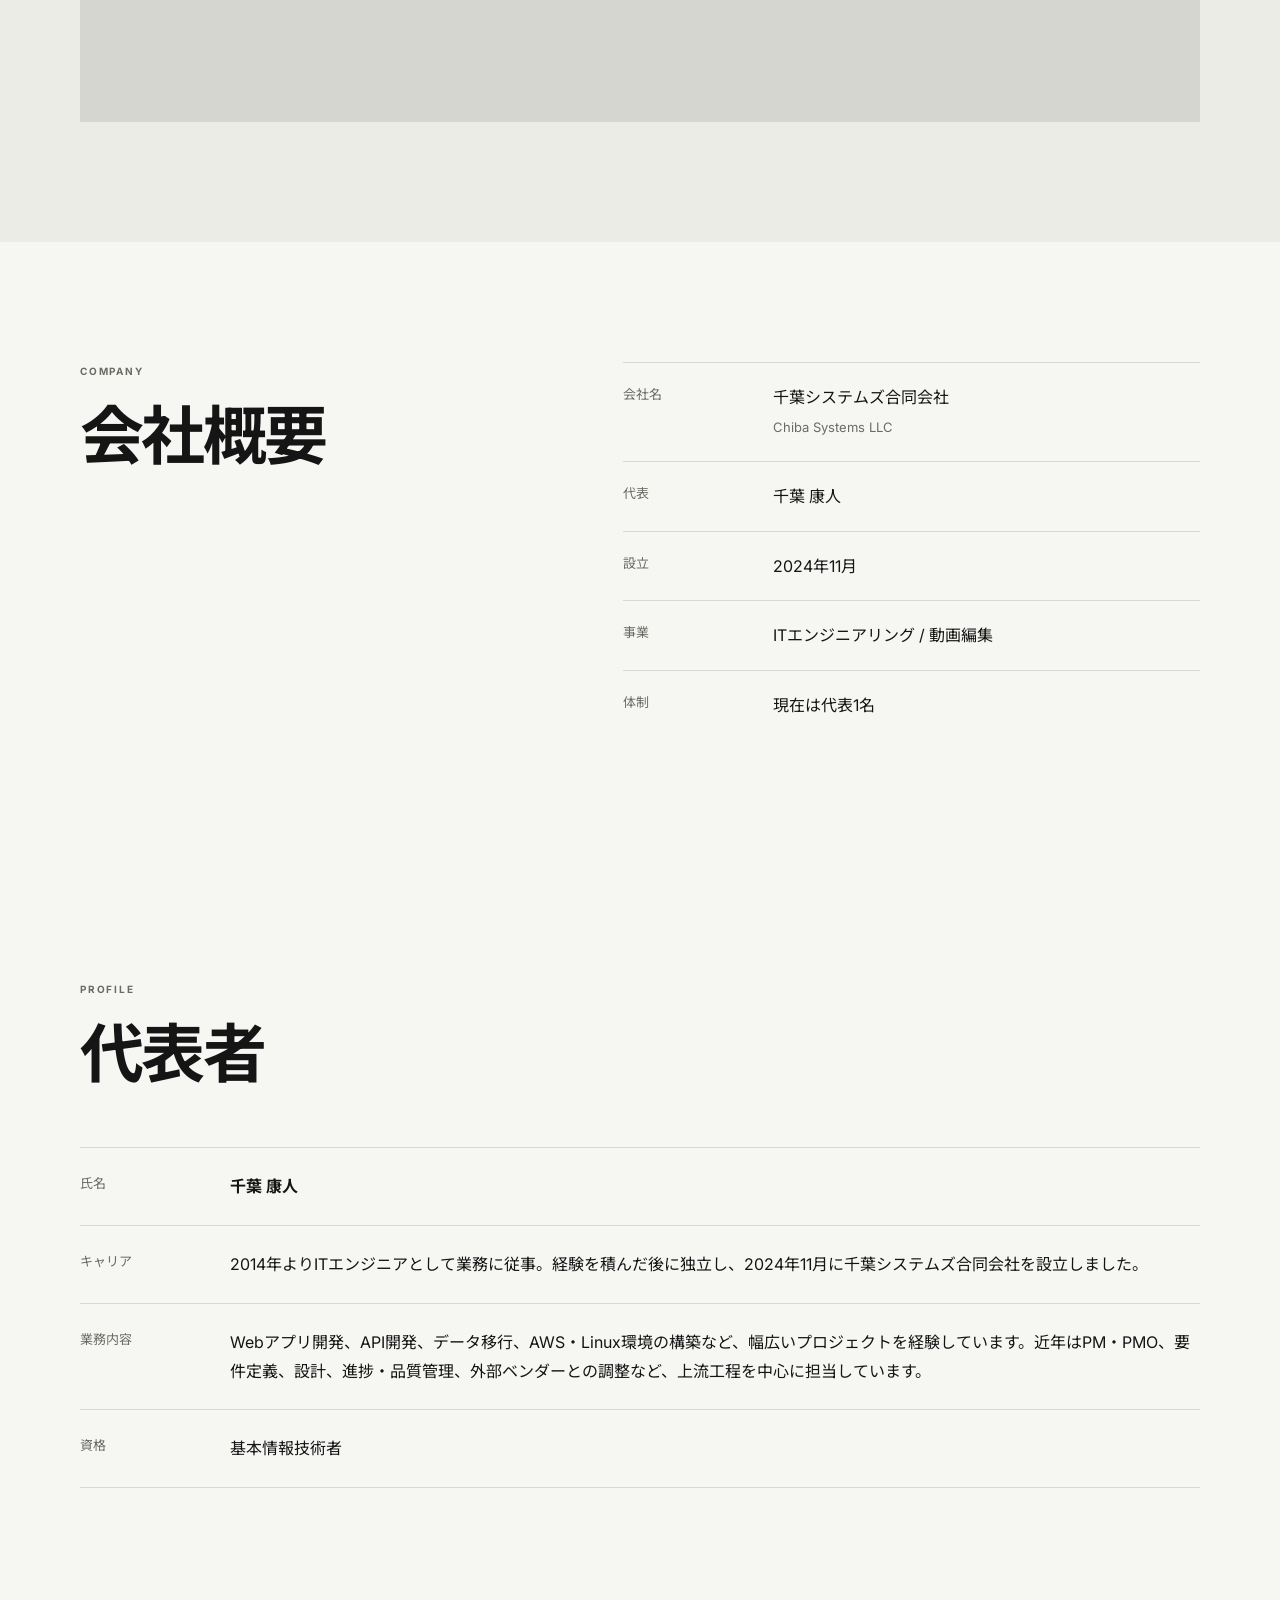
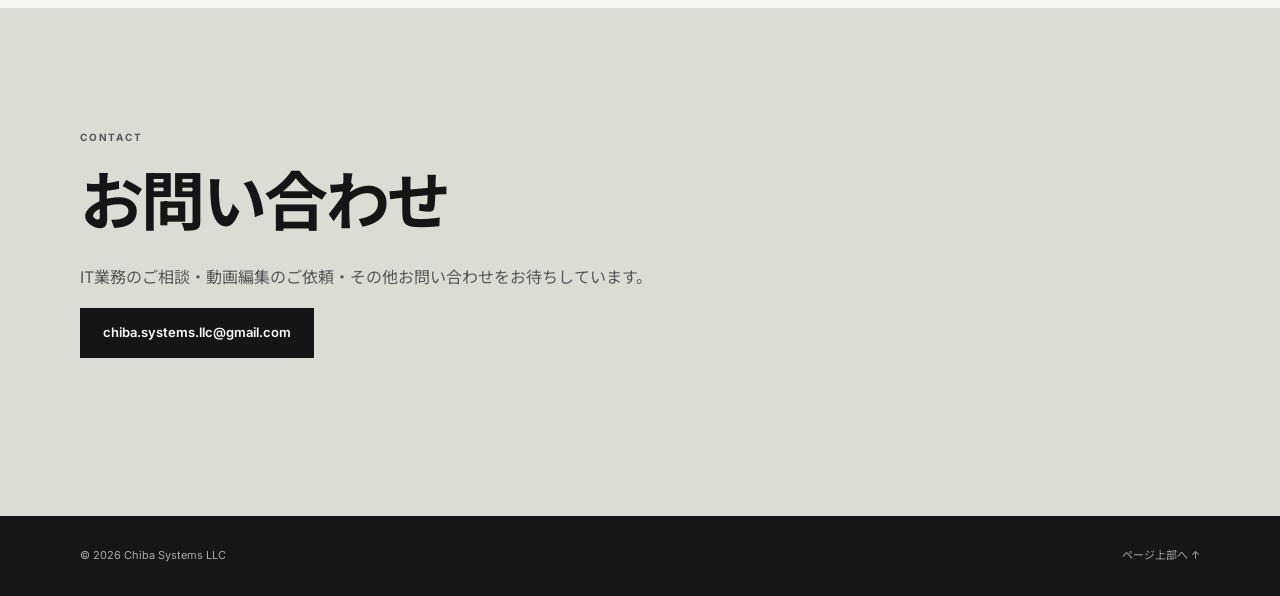
==== commit f831292c: "Fix hidden OUTPUT link target and hit area" ====
--- a/index.html
+++ b/index.html
@@ -16,7 +16,7 @@
 .works{background:#ecece7}.section-lead{color:var(--muted);max-width:650px}.instagram-link{margin-top:44px;min-height:300px;background:#d6d6d0;display:flex;align-items:center;justify-content:center;gap:20px}.instagram-icon{width:64px;height:64px}.instagram-link h3{margin:0 0 4px}.instagram-link p{margin:0;color:#666}
 .profile{margin-top:60px;border-top:1px solid var(--line)}.profile-row{display:grid;grid-template-columns:150px 1fr;padding:24px 0;border-bottom:1px solid var(--line)}.profile-row .label{font-size:13px;color:var(--muted)}.profile-row p{margin:0}
 .company dl{margin:0}.company dl>div{display:grid;grid-template-columns:150px 1fr;padding:20px 0;border-top:1px solid var(--line)}dt{color:var(--muted);font-size:13px}dd{margin:0}dd span{color:var(--muted);font-size:13px}
-.cta{padding:120px 0;background:#dcdcd5}.cta h2{margin-bottom:28px}.cta p{color:#555}.cta .note{font-size:11px;margin-top:18px;color:#777}.secret-output-link{display:block;width:34px;height:18px;margin-top:10px;opacity:0;cursor:default}footer{background:var(--dark);color:#aaa}.footer-inner{min-height:80px;display:flex;align-items:center;justify-content:space-between;font-size:11px}
+.cta{padding:120px 0;background:#dcdcd5}.cta h2{margin-bottom:28px}.cta p{color:#555}.cta .note{font-size:11px;margin-top:18px;color:#777}.secret-output-link{display:block;width:100%;max-width:360px;height:28px;margin-top:10px;opacity:0;cursor:pointer}footer{background:var(--dark);color:#aaa}.footer-inner{min-height:80px;display:flex;align-items:center;justify-content:space-between;font-size:11px}
 @media(max-width:800px){.container{width:min(100% - 32px,1120px)}.nav nav{display:none}.hero h1{font-size:60px}.section{padding:80px 0}.two-col,.cards{grid-template-columns:1fr;gap:40px}.strength-grid{grid-template-columns:1fr 1fr}.profile-row,.company dl>div{grid-template-columns:110px 1fr}}@media(max-width:500px){.strength-grid{grid-template-columns:1fr}.hero-actions{flex-direction:column;align-items:flex-start}}
 </style>
 </head>
@@ -30,7 +30,7 @@
 <section id="works" class="section works"><div class="container"><p class="eyebrow">WORKS</p><h2>動画編集</h2><p class="section-lead">動画編集の制作サンプルはInstagramで公開予定です。</p><div class="instagram-link" aria-label="Instagram 準備中"><svg class="instagram-icon" viewBox="0 0 24 24" aria-hidden="true"><path fill="currentColor" d="M7 2h10a5 5 0 0 1 5 5v10a5 5 0 0 1-5 5H7a5 5 0 0 1-5-5V7a5 5 0 0 1 5-5Zm0 2a3 3 0 0 0-3 3v10a3 3 0 0 0 3 3h10a3 3 0 0 0 3-3V7a3 3 0 0 0-3-3H7Zm5 3.5A4.5 4.5 0 1 1 7.5 12 4.5 4.5 0 0 1 12 7.5Zm0 2A2.5 2.5 0 1 0 14.5 12 2.5 2.5 0 0 0 12 9.5ZM17.25 6.5a1.25 1.25 0 1 1-1.25 1.25Z"/></svg><div><h3>Instagram</h3><p>準備中</p></div></div></div></section>
 <section id="company" class="section company"><div class="container two-col"><div><p class="eyebrow">COMPANY</p><h2>会社概要</h2></div><dl><div><dt>会社名</dt><dd>千葉システムズ合同会社<br><span>Chiba Systems LLC</span></dd></div><div><dt>代表</dt><dd>千葉 康人</dd></div><div><dt>設立</dt><dd>2024年11月</dd></div><div><dt>事業</dt><dd>ITエンジニアリング / 動画編集</dd></div><div><dt>体制</dt><dd>現在は代表1名</dd></div></dl></div></section>
 <section id="profile" class="section"><div class="container"><p class="eyebrow">PROFILE</p><h2>代表者</h2><div class="profile"><div class="profile-row"><div class="label">氏名</div><p><strong>千葉 康人</strong></p></div><div class="profile-row"><div class="label">キャリア</div><p>2014年よりITエンジニアとして業務に従事。経験を積んだ後に独立し、2024年11月に千葉システムズ合同会社を設立しました。</p></div><div class="profile-row"><div class="label">業務内容</div><p>Webアプリ開発、API開発、データ移行、AWS・Linux環境の構築など、幅広いプロジェクトを経験しています。近年はPM・PMO、要件定義、設計、進捗・品質管理、外部ベンダーとの調整など、上流工程を中心に担当しています。</p></div><div class="profile-row"><div class="label">資格</div><p>基本情報技術者</p></div></div></div></section>
-<section id="contact" class="cta"><div class="container"><p class="eyebrow">CONTACT</p><h2>お問い合わせ</h2><p>IT業務のご相談・動画編集のご依頼・その他お問い合わせをお待ちしています。</p><a class="button primary" href="mailto:chiba.systems.llc@gmail.com">chiba.systems.llc@gmail.com</a><a class="secret-output-link" href="output/" target="_blank" rel="noopener noreferrer" aria-label="OUTPUTを別タブで開く"></a></div></section>
+<section id="contact" class="cta"><div class="container"><p class="eyebrow">CONTACT</p><h2>お問い合わせ</h2><p>IT業務のご相談・動画編集のご依頼・その他お問い合わせをお待ちしています。</p><a class="button primary" href="mailto:chiba.systems.llc@gmail.com">chiba.systems.llc@gmail.com</a><a class="secret-output-link" href="./output/index.html" target="_blank" rel="noopener noreferrer" aria-label="OUTPUTを別タブで開く"></a></div></section>
 </main>
 <footer><div class="container footer-inner"><span>© 2026 Chiba Systems LLC</span><a href="#top">ページ上部へ ↑</a></div></footer>
 </body>
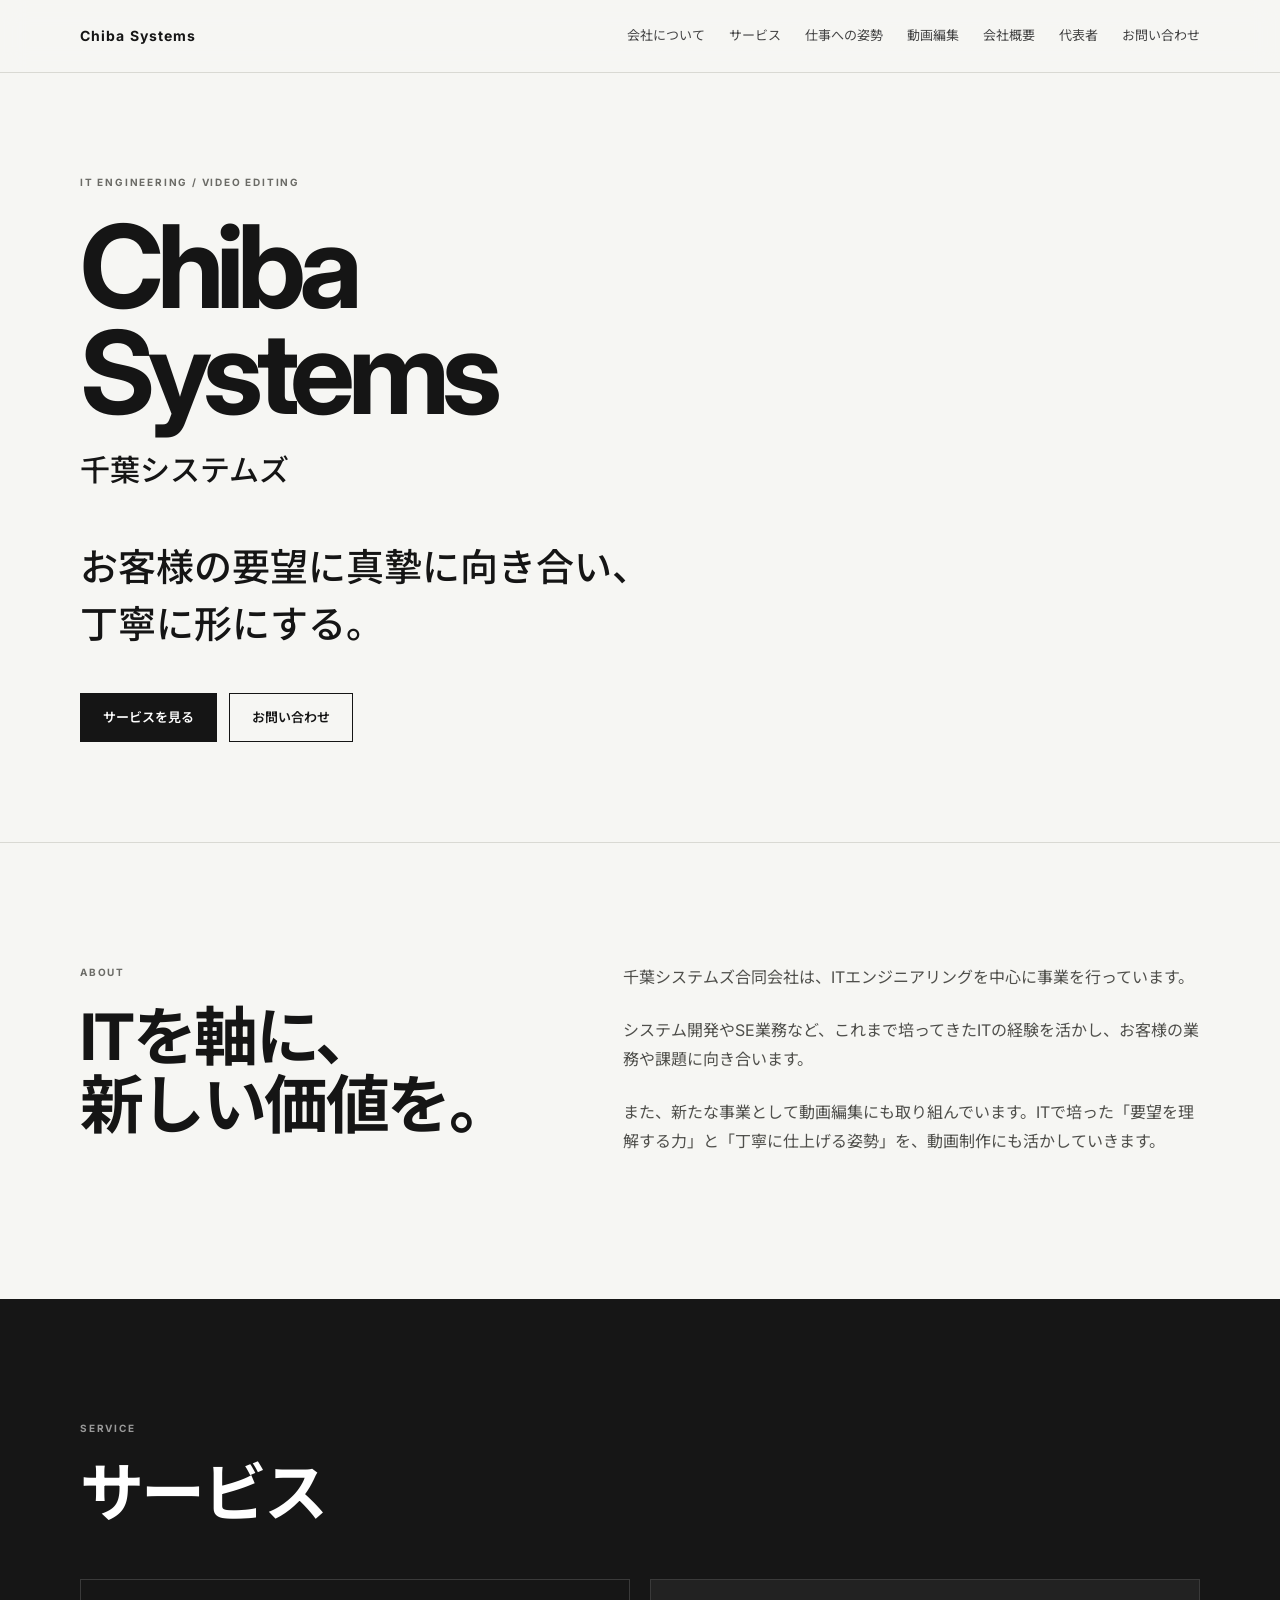
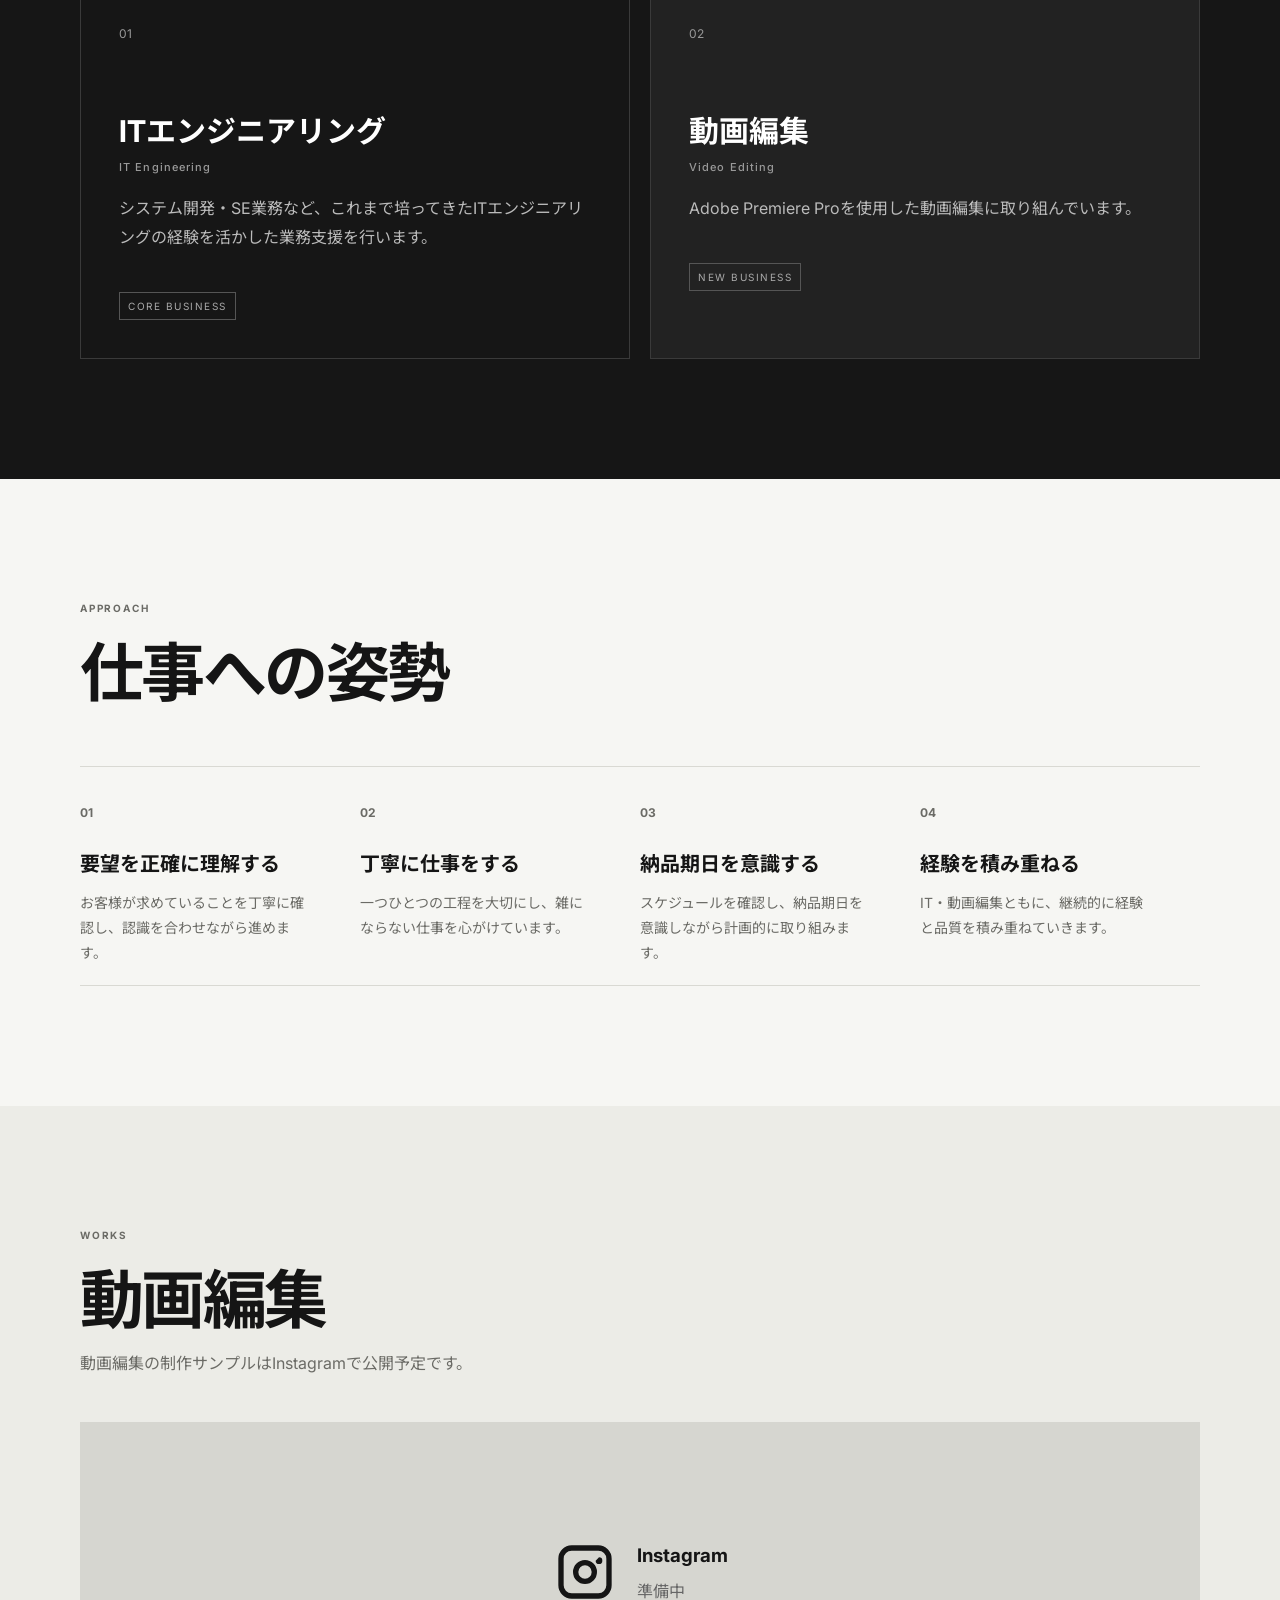
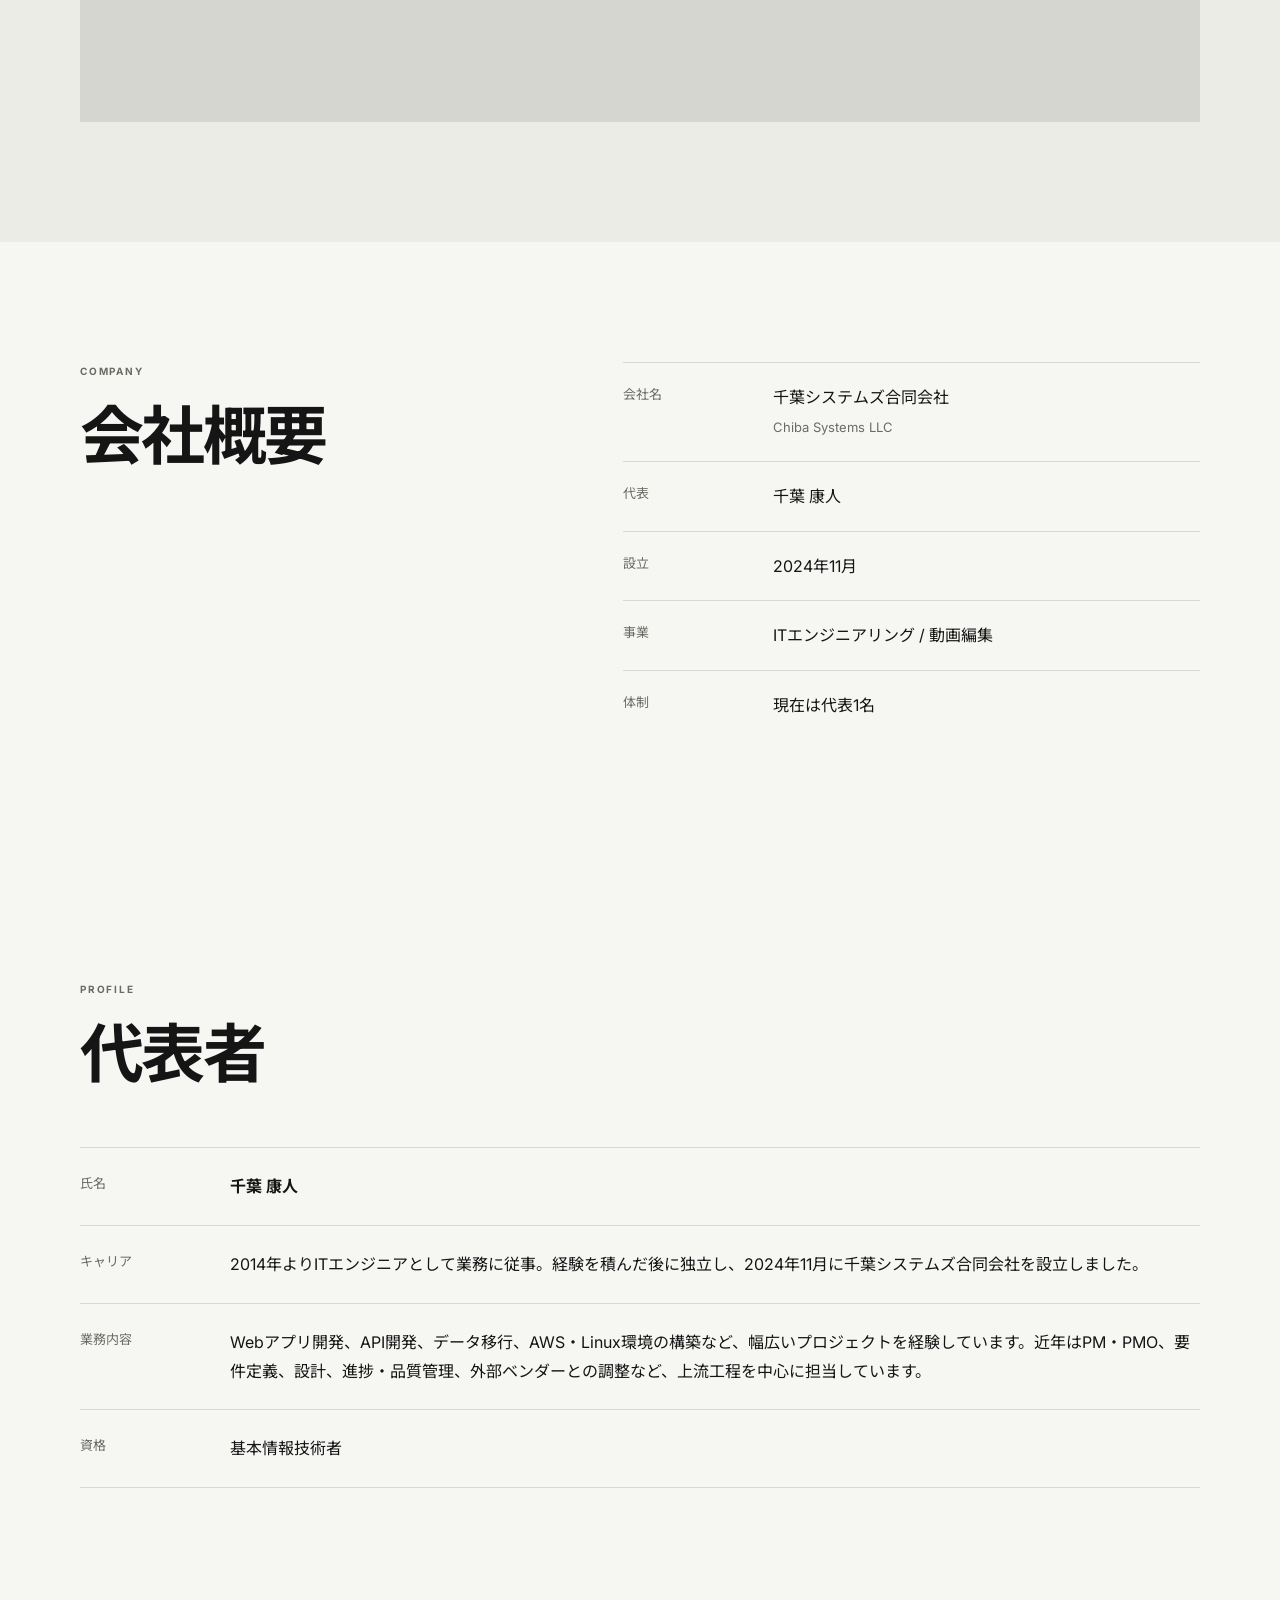
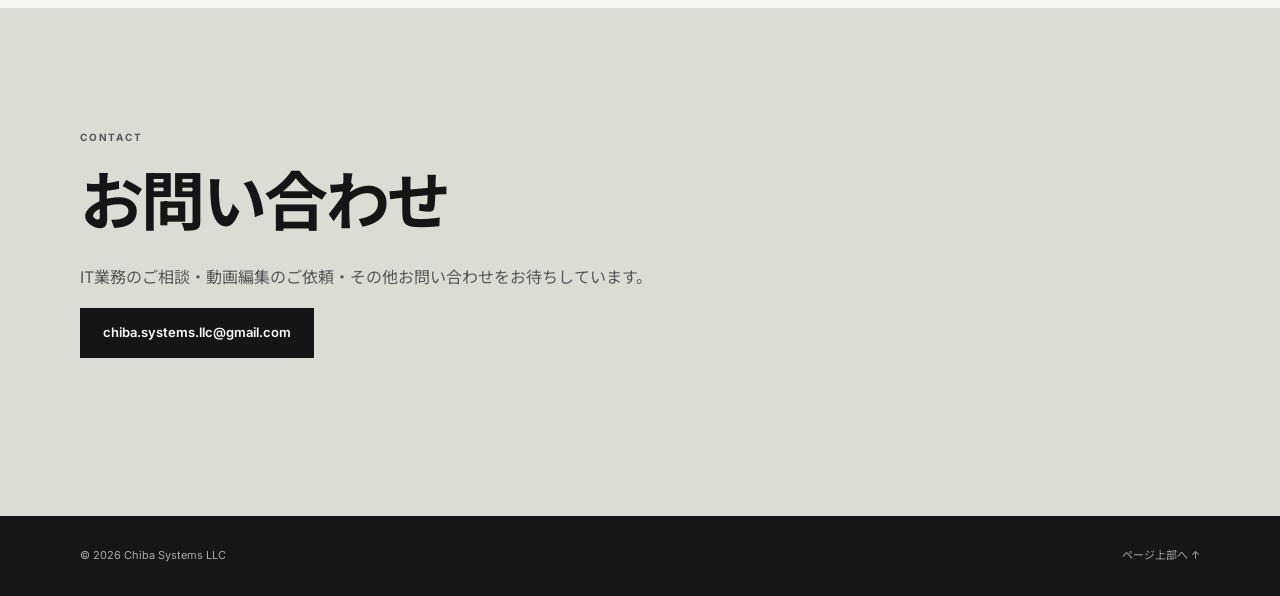
==== commit 324600cd: "Simplify company name on hero" ====
--- a/index.html
+++ b/index.html
@@ -23,7 +23,7 @@
 <body>
 <header class="site-header"><div class="container nav"><a class="logo" href="#top">Chiba Systems</a><nav><a href="#about">会社について</a><a href="#service">サービス</a><a href="#strength">仕事への姿勢</a><a href="#works">動画編集</a><a href="#company">会社概要</a><a href="#profile">代表者</a><a href="#contact">お問い合わせ</a></nav></div></header>
 <main id="top">
-<section class="hero"><div class="container hero-inner"><p class="eyebrow">IT ENGINEERING / VIDEO EDITING</p><h1>Chiba<br>Systems LLC</h1><p class="jp-name">千葉システムズ合同会社</p><p class="motto">お客様の要望に真摯に向き合い、<br>丁寧に形にする。</p><div class="hero-actions"><a class="button primary" href="#service">サービスを見る</a><a class="button" href="#contact">お問い合わせ</a></div></div></section>
+<section class="hero"><div class="container hero-inner"><p class="eyebrow">IT ENGINEERING / VIDEO EDITING</p><h1>Chiba<br>Systems</h1><p class="jp-name">千葉システムズ</p><p class="motto">お客様の要望に真摯に向き合い、<br>丁寧に形にする。</p><div class="hero-actions"><a class="button primary" href="#service">サービスを見る</a><a class="button" href="#contact">お問い合わせ</a></div></div></section>
 <section id="about" class="section"><div class="container two-col"><div><p class="eyebrow">ABOUT</p><h2>ITを軸に、<br>新しい価値を。</h2></div><div class="copy"><p>千葉システムズ合同会社は、ITエンジニアリングを中心に事業を行っています。</p><p>システム開発やSE業務など、これまで培ってきたITの経験を活かし、お客様の業務や課題に向き合います。</p><p>また、新たな事業として動画編集にも取り組んでいます。ITで培った「要望を理解する力」と「丁寧に仕上げる姿勢」を、動画制作にも活かしていきます。</p></div></div></section>
 <section id="service" class="section dark"><div class="container"><p class="eyebrow">SERVICE</p><h2>サービス</h2><div class="cards"><article class="card"><span class="number">01</span><h3>ITエンジニアリング<span>IT Engineering</span></h3><p>システム開発・SE業務など、これまで培ってきたITエンジニアリングの経験を活かした業務支援を行います。</p><span class="tag">CORE BUSINESS</span></article><article class="card featured"><span class="number">02</span><h3>動画編集<span>Video Editing</span></h3><p>Adobe Premiere Proを使用した動画編集に取り組んでいます。</p><span class="tag">NEW BUSINESS</span></article></div></div></section>
 <section id="strength" class="section"><div class="container"><p class="eyebrow">APPROACH</p><h2>仕事への姿勢</h2><div class="strength-grid"><div><strong>01</strong><h3>要望を正確に理解する</h3><p>お客様が求めていることを丁寧に確認し、認識を合わせながら進めます。</p></div><div><strong>02</strong><h3>丁寧に仕事をする</h3><p>一つひとつの工程を大切にし、雑にならない仕事を心がけています。</p></div><div><strong>03</strong><h3>納品期日を意識する</h3><p>スケジュールを確認し、納品期日を意識しながら計画的に取り組みます。</p></div><div><strong>04</strong><h3>経験を積み重ねる</h3><p>IT・動画編集ともに、継続的に経験と品質を積み重ねていきます。</p></div></div></div></section>
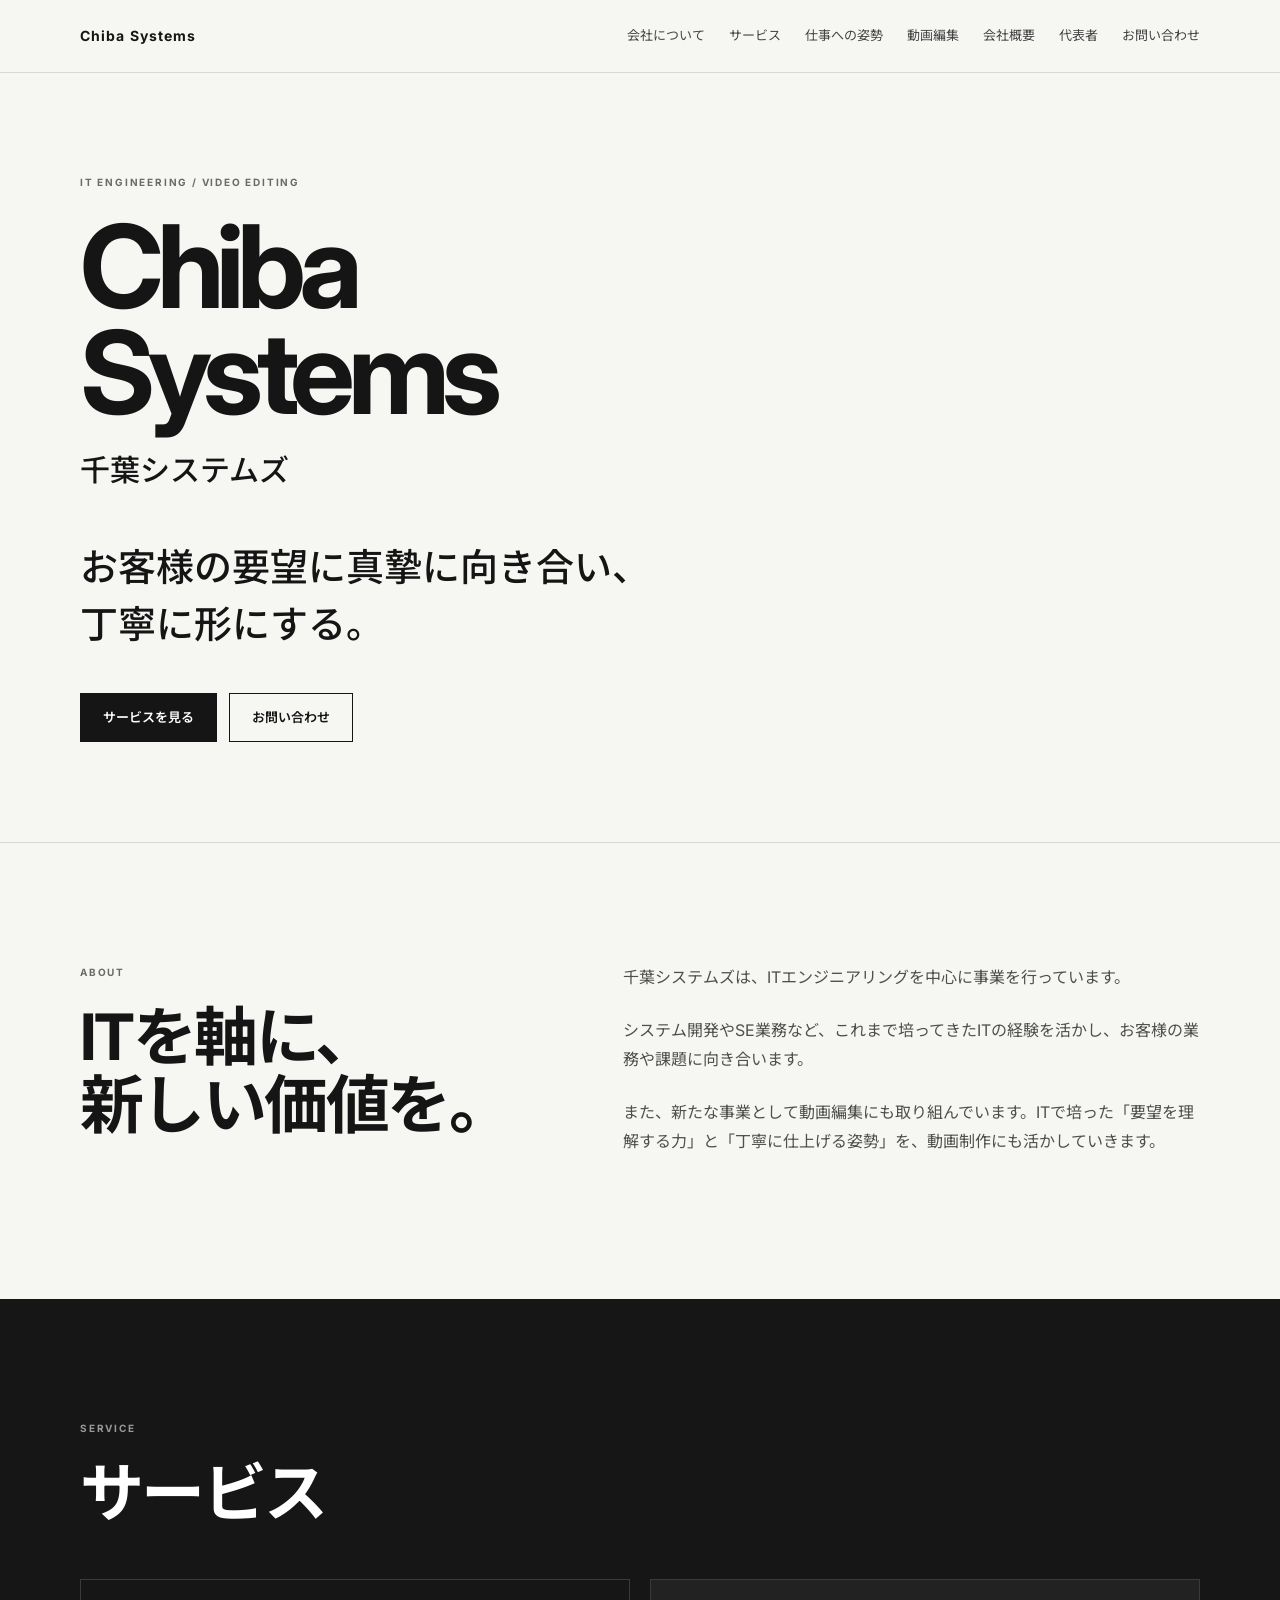
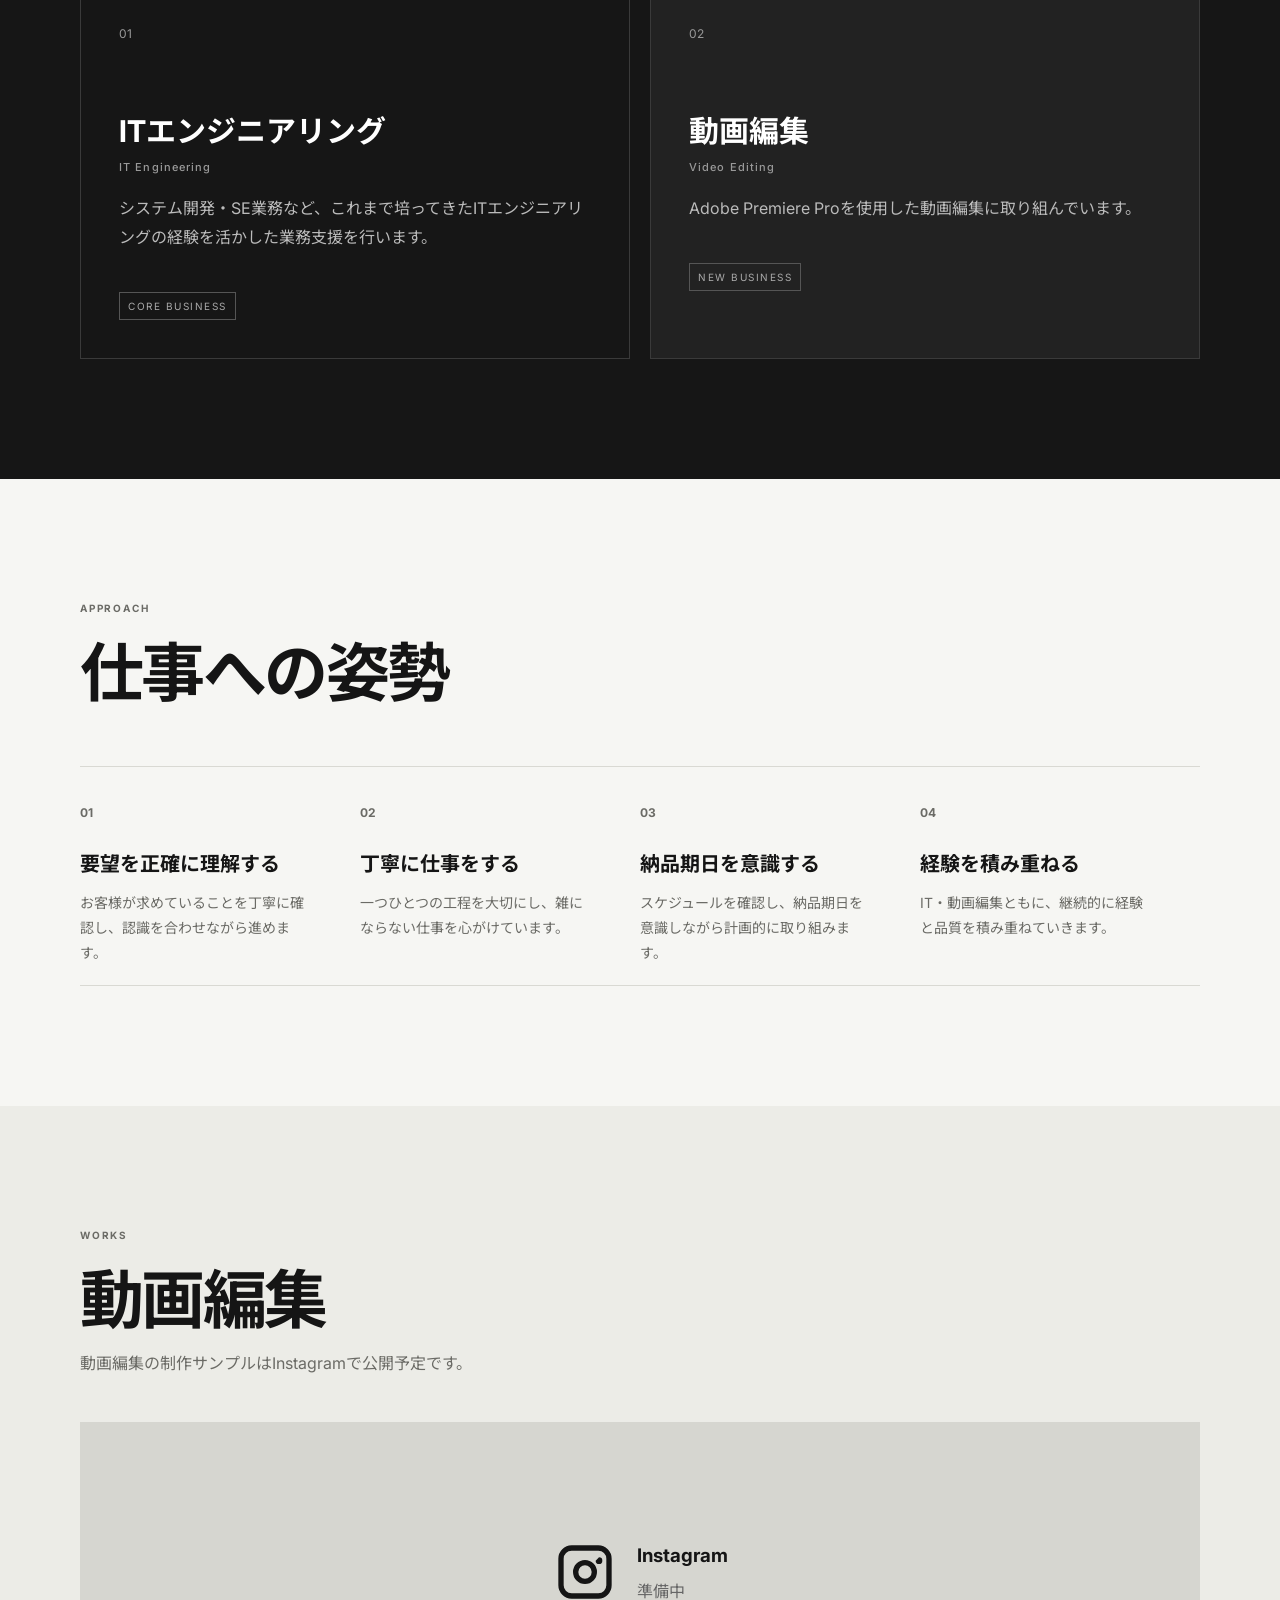
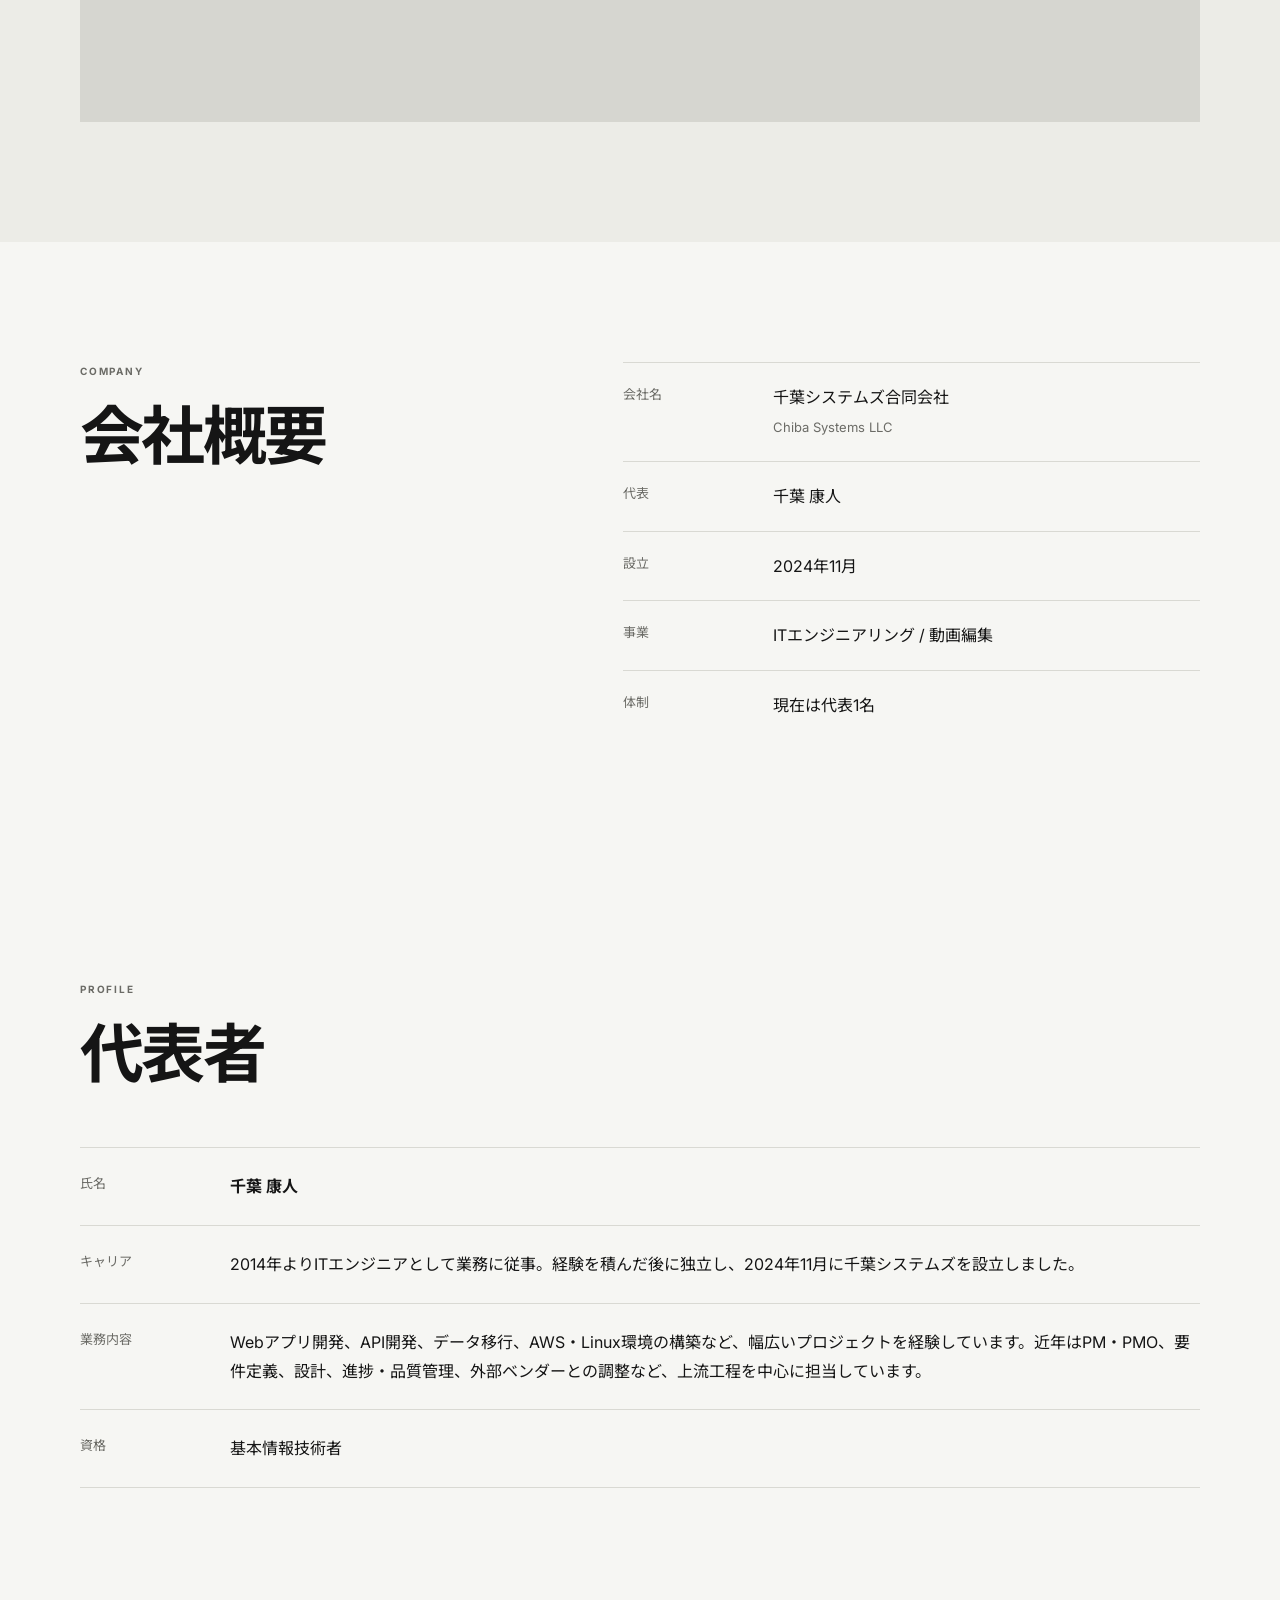
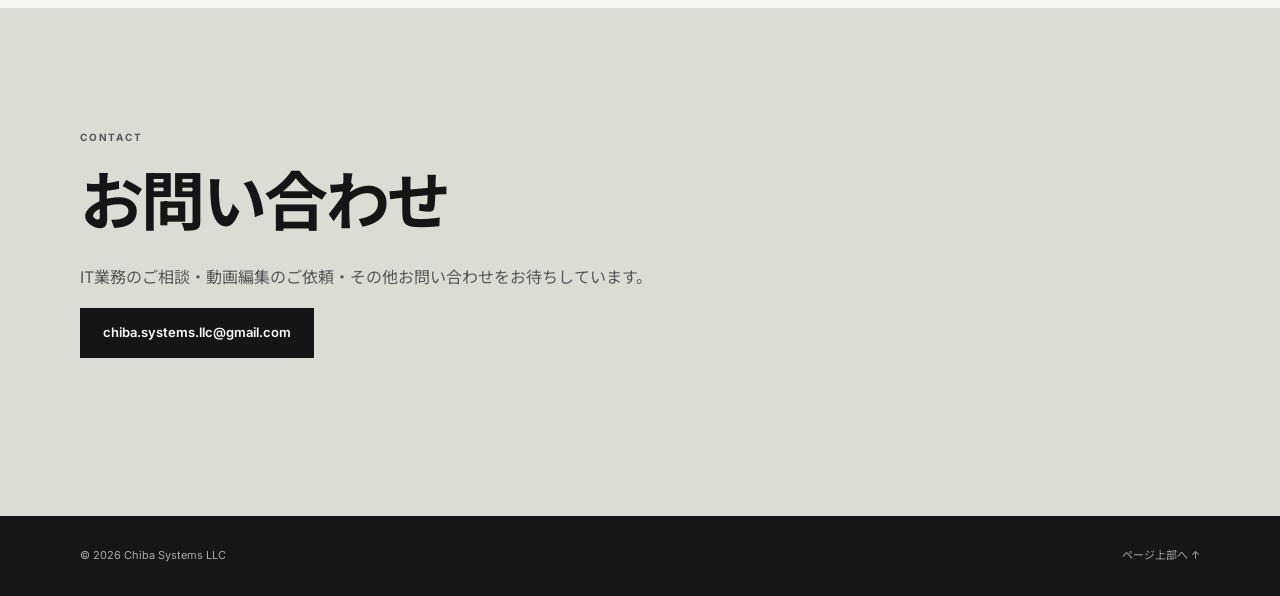
==== commit 1e98d6ef: "Simplify company name in about and profile" ====
--- a/index.html
+++ b/index.html
@@ -24,12 +24,12 @@
 <header class="site-header"><div class="container nav"><a class="logo" href="#top">Chiba Systems</a><nav><a href="#about">会社について</a><a href="#service">サービス</a><a href="#strength">仕事への姿勢</a><a href="#works">動画編集</a><a href="#company">会社概要</a><a href="#profile">代表者</a><a href="#contact">お問い合わせ</a></nav></div></header>
 <main id="top">
 <section class="hero"><div class="container hero-inner"><p class="eyebrow">IT ENGINEERING / VIDEO EDITING</p><h1>Chiba<br>Systems</h1><p class="jp-name">千葉システムズ</p><p class="motto">お客様の要望に真摯に向き合い、<br>丁寧に形にする。</p><div class="hero-actions"><a class="button primary" href="#service">サービスを見る</a><a class="button" href="#contact">お問い合わせ</a></div></div></section>
-<section id="about" class="section"><div class="container two-col"><div><p class="eyebrow">ABOUT</p><h2>ITを軸に、<br>新しい価値を。</h2></div><div class="copy"><p>千葉システムズ合同会社は、ITエンジニアリングを中心に事業を行っています。</p><p>システム開発やSE業務など、これまで培ってきたITの経験を活かし、お客様の業務や課題に向き合います。</p><p>また、新たな事業として動画編集にも取り組んでいます。ITで培った「要望を理解する力」と「丁寧に仕上げる姿勢」を、動画制作にも活かしていきます。</p></div></div></section>
+<section id="about" class="section"><div class="container two-col"><div><p class="eyebrow">ABOUT</p><h2>ITを軸に、<br>新しい価値を。</h2></div><div class="copy"><p>千葉システムズは、ITエンジニアリングを中心に事業を行っています。</p><p>システム開発やSE業務など、これまで培ってきたITの経験を活かし、お客様の業務や課題に向き合います。</p><p>また、新たな事業として動画編集にも取り組んでいます。ITで培った「要望を理解する力」と「丁寧に仕上げる姿勢」を、動画制作にも活かしていきます。</p></div></div></section>
 <section id="service" class="section dark"><div class="container"><p class="eyebrow">SERVICE</p><h2>サービス</h2><div class="cards"><article class="card"><span class="number">01</span><h3>ITエンジニアリング<span>IT Engineering</span></h3><p>システム開発・SE業務など、これまで培ってきたITエンジニアリングの経験を活かした業務支援を行います。</p><span class="tag">CORE BUSINESS</span></article><article class="card featured"><span class="number">02</span><h3>動画編集<span>Video Editing</span></h3><p>Adobe Premiere Proを使用した動画編集に取り組んでいます。</p><span class="tag">NEW BUSINESS</span></article></div></div></section>
 <section id="strength" class="section"><div class="container"><p class="eyebrow">APPROACH</p><h2>仕事への姿勢</h2><div class="strength-grid"><div><strong>01</strong><h3>要望を正確に理解する</h3><p>お客様が求めていることを丁寧に確認し、認識を合わせながら進めます。</p></div><div><strong>02</strong><h3>丁寧に仕事をする</h3><p>一つひとつの工程を大切にし、雑にならない仕事を心がけています。</p></div><div><strong>03</strong><h3>納品期日を意識する</h3><p>スケジュールを確認し、納品期日を意識しながら計画的に取り組みます。</p></div><div><strong>04</strong><h3>経験を積み重ねる</h3><p>IT・動画編集ともに、継続的に経験と品質を積み重ねていきます。</p></div></div></div></section>
 <section id="works" class="section works"><div class="container"><p class="eyebrow">WORKS</p><h2>動画編集</h2><p class="section-lead">動画編集の制作サンプルはInstagramで公開予定です。</p><div class="instagram-link" aria-label="Instagram 準備中"><svg class="instagram-icon" viewBox="0 0 24 24" aria-hidden="true"><path fill="currentColor" d="M7 2h10a5 5 0 0 1 5 5v10a5 5 0 0 1-5 5H7a5 5 0 0 1-5-5V7a5 5 0 0 1 5-5Zm0 2a3 3 0 0 0-3 3v10a3 3 0 0 0 3 3h10a3 3 0 0 0 3-3V7a3 3 0 0 0-3-3H7Zm5 3.5A4.5 4.5 0 1 1 7.5 12 4.5 4.5 0 0 1 12 7.5Zm0 2A2.5 2.5 0 1 0 14.5 12 2.5 2.5 0 0 0 12 9.5ZM17.25 6.5a1.25 1.25 0 1 1-1.25 1.25Z"/></svg><div><h3>Instagram</h3><p>準備中</p></div></div></div></section>
 <section id="company" class="section company"><div class="container two-col"><div><p class="eyebrow">COMPANY</p><h2>会社概要</h2></div><dl><div><dt>会社名</dt><dd>千葉システムズ合同会社<br><span>Chiba Systems LLC</span></dd></div><div><dt>代表</dt><dd>千葉 康人</dd></div><div><dt>設立</dt><dd>2024年11月</dd></div><div><dt>事業</dt><dd>ITエンジニアリング / 動画編集</dd></div><div><dt>体制</dt><dd>現在は代表1名</dd></div></dl></div></section>
-<section id="profile" class="section"><div class="container"><p class="eyebrow">PROFILE</p><h2>代表者</h2><div class="profile"><div class="profile-row"><div class="label">氏名</div><p><strong>千葉 康人</strong></p></div><div class="profile-row"><div class="label">キャリア</div><p>2014年よりITエンジニアとして業務に従事。経験を積んだ後に独立し、2024年11月に千葉システムズ合同会社を設立しました。</p></div><div class="profile-row"><div class="label">業務内容</div><p>Webアプリ開発、API開発、データ移行、AWS・Linux環境の構築など、幅広いプロジェクトを経験しています。近年はPM・PMO、要件定義、設計、進捗・品質管理、外部ベンダーとの調整など、上流工程を中心に担当しています。</p></div><div class="profile-row"><div class="label">資格</div><p>基本情報技術者</p></div></div></div></section>
+<section id="profile" class="section"><div class="container"><p class="eyebrow">PROFILE</p><h2>代表者</h2><div class="profile"><div class="profile-row"><div class="label">氏名</div><p><strong>千葉 康人</strong></p></div><div class="profile-row"><div class="label">キャリア</div><p>2014年よりITエンジニアとして業務に従事。経験を積んだ後に独立し、2024年11月に千葉システムズを設立しました。</p></div><div class="profile-row"><div class="label">業務内容</div><p>Webアプリ開発、API開発、データ移行、AWS・Linux環境の構築など、幅広いプロジェクトを経験しています。近年はPM・PMO、要件定義、設計、進捗・品質管理、外部ベンダーとの調整など、上流工程を中心に担当しています。</p></div><div class="profile-row"><div class="label">資格</div><p>基本情報技術者</p></div></div></div></section>
 <section id="contact" class="cta"><div class="container"><p class="eyebrow">CONTACT</p><h2>お問い合わせ</h2><p>IT業務のご相談・動画編集のご依頼・その他お問い合わせをお待ちしています。</p><a class="button primary" href="mailto:chiba.systems.llc@gmail.com">chiba.systems.llc@gmail.com</a><a class="secret-output-link" href="./output/index.html" target="_blank" rel="noopener noreferrer" aria-label="OUTPUTを別タブで開く"></a></div></section>
 </main>
 <footer><div class="container footer-inner"><span>© 2026 Chiba Systems LLC</span><a href="#top">ページ上部へ ↑</a></div></footer>
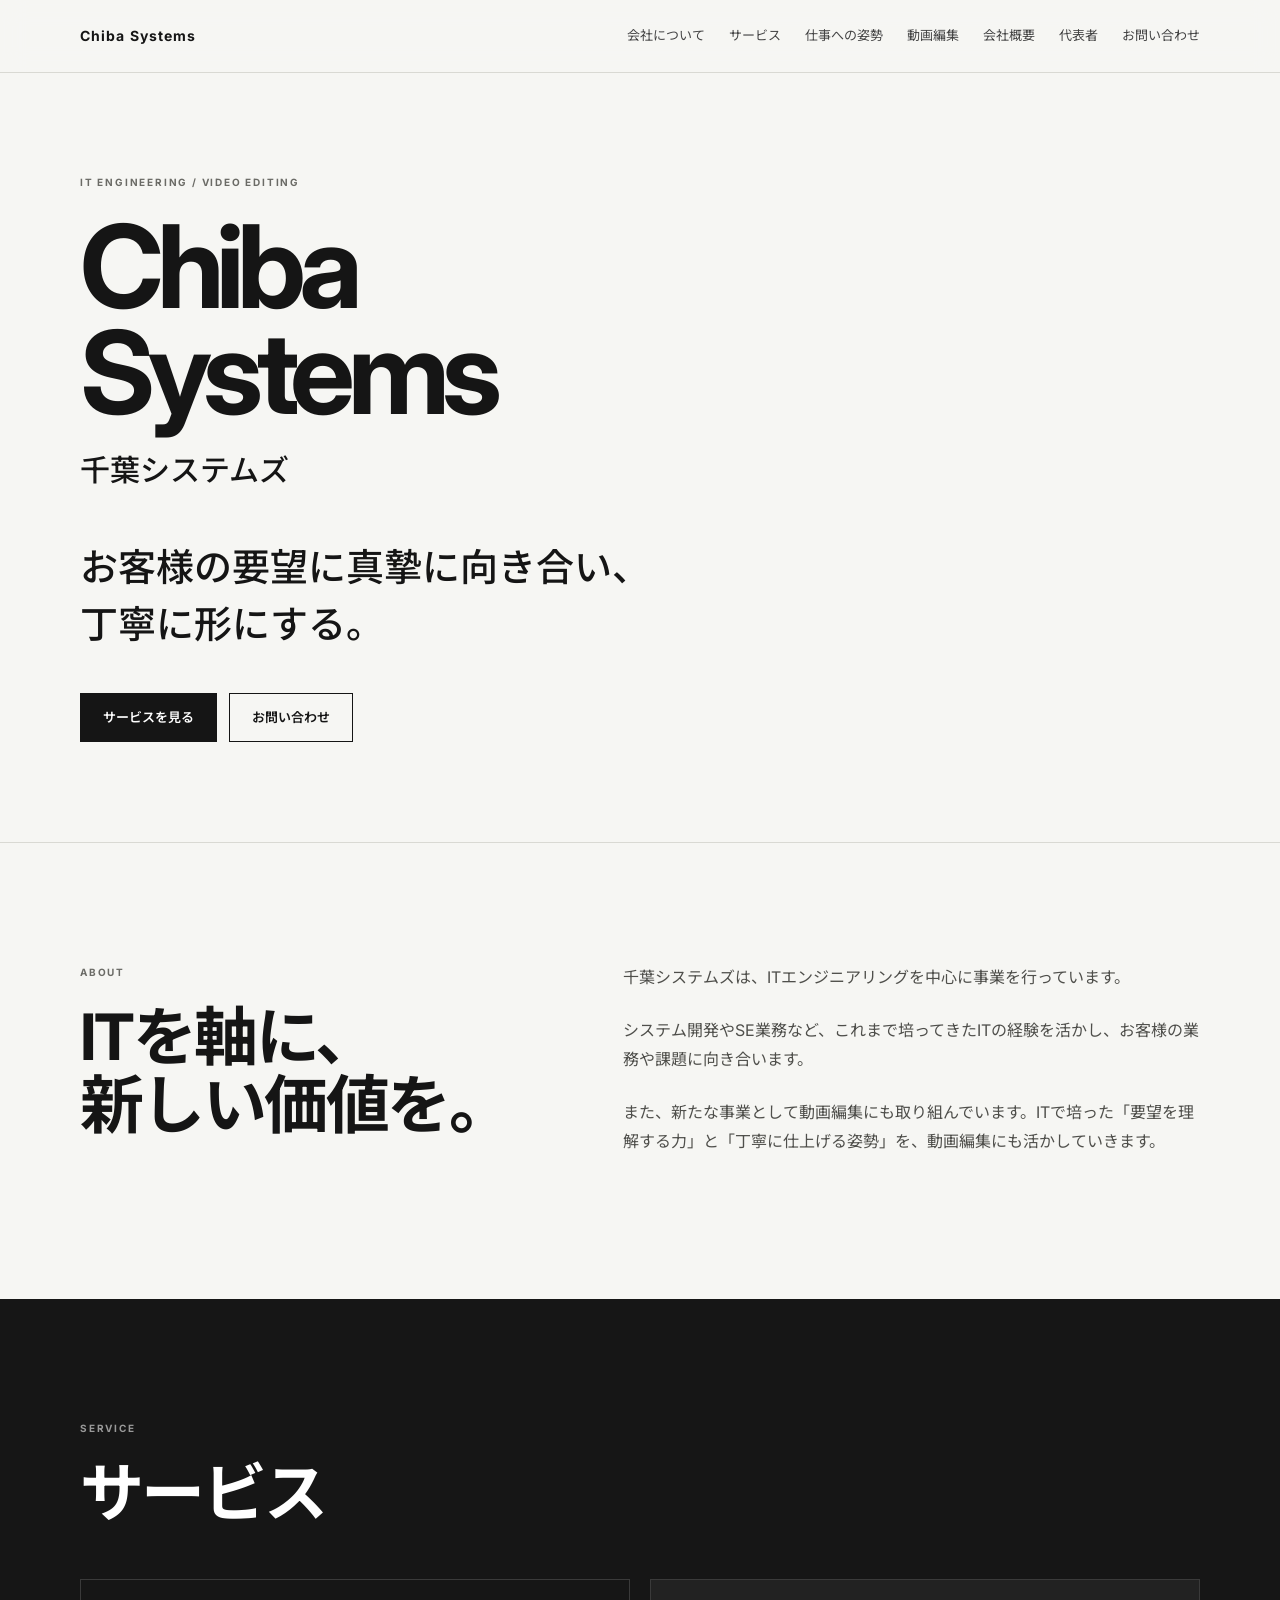
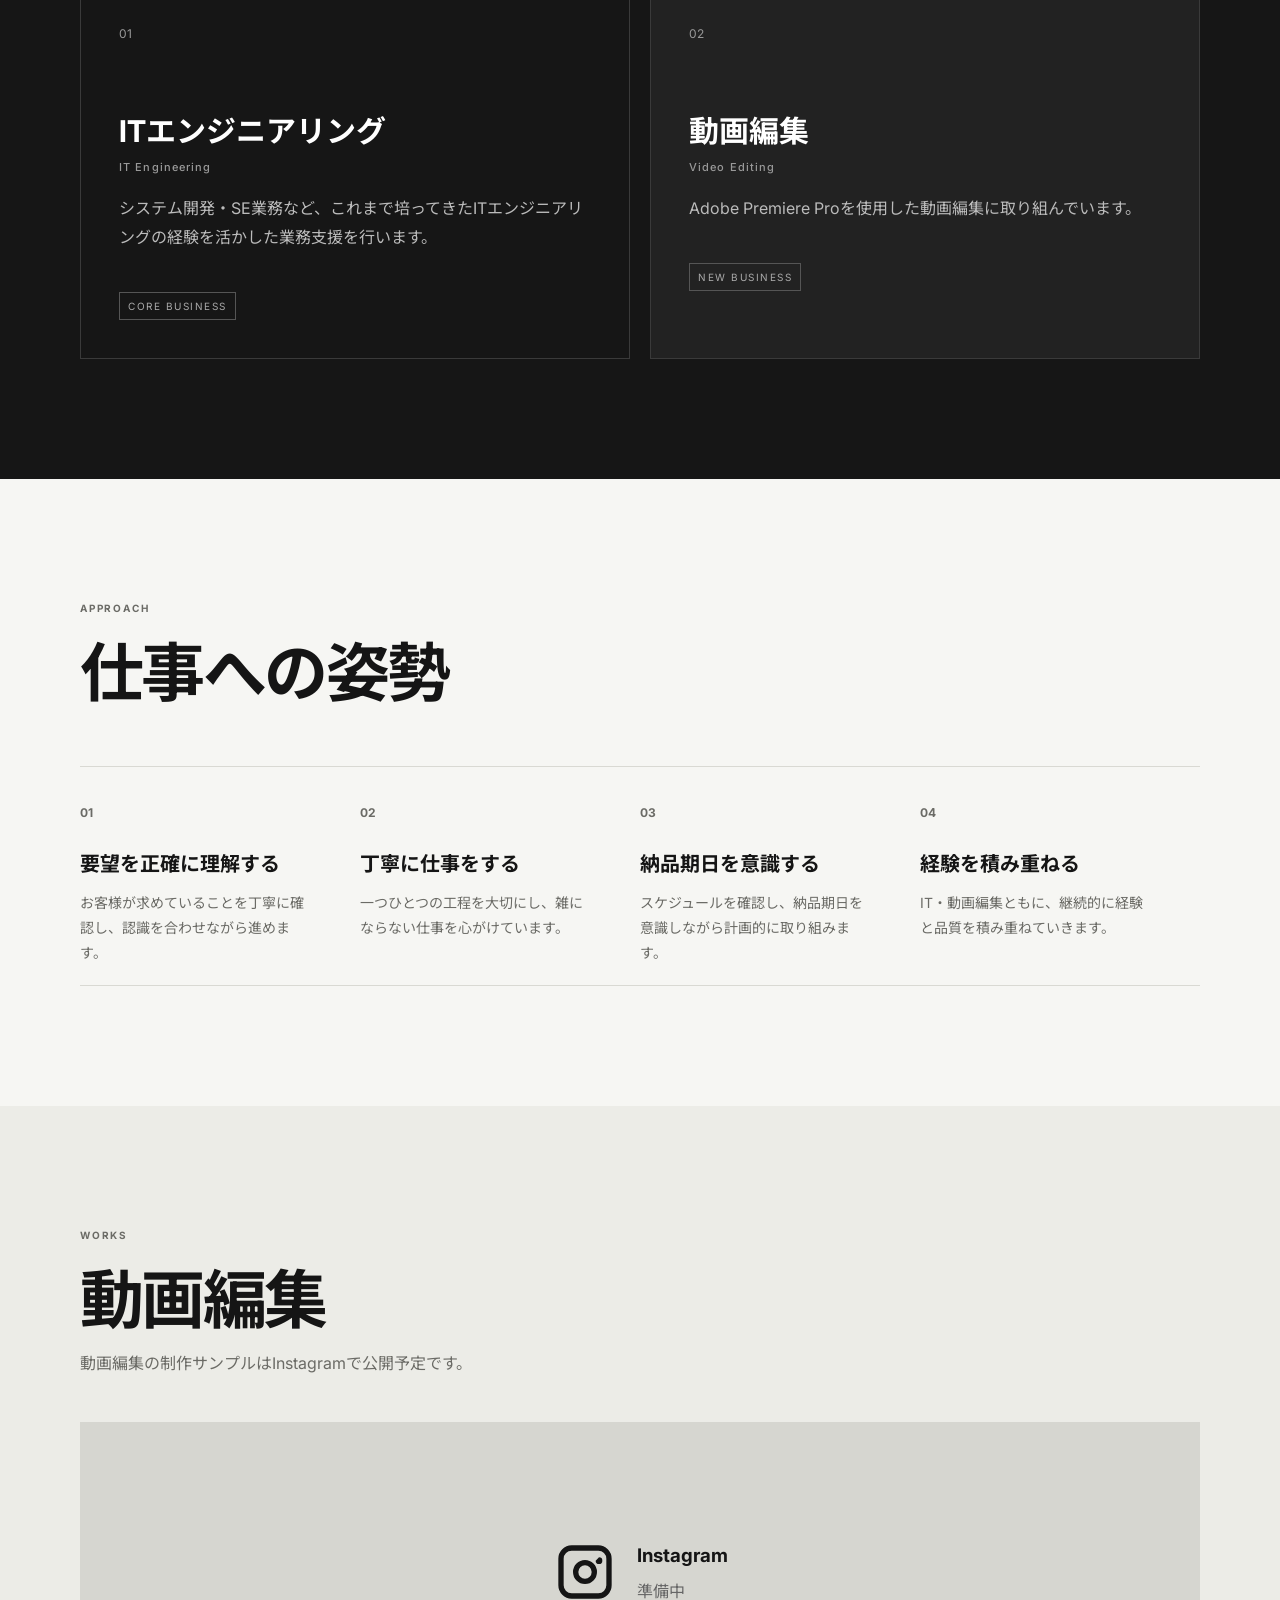
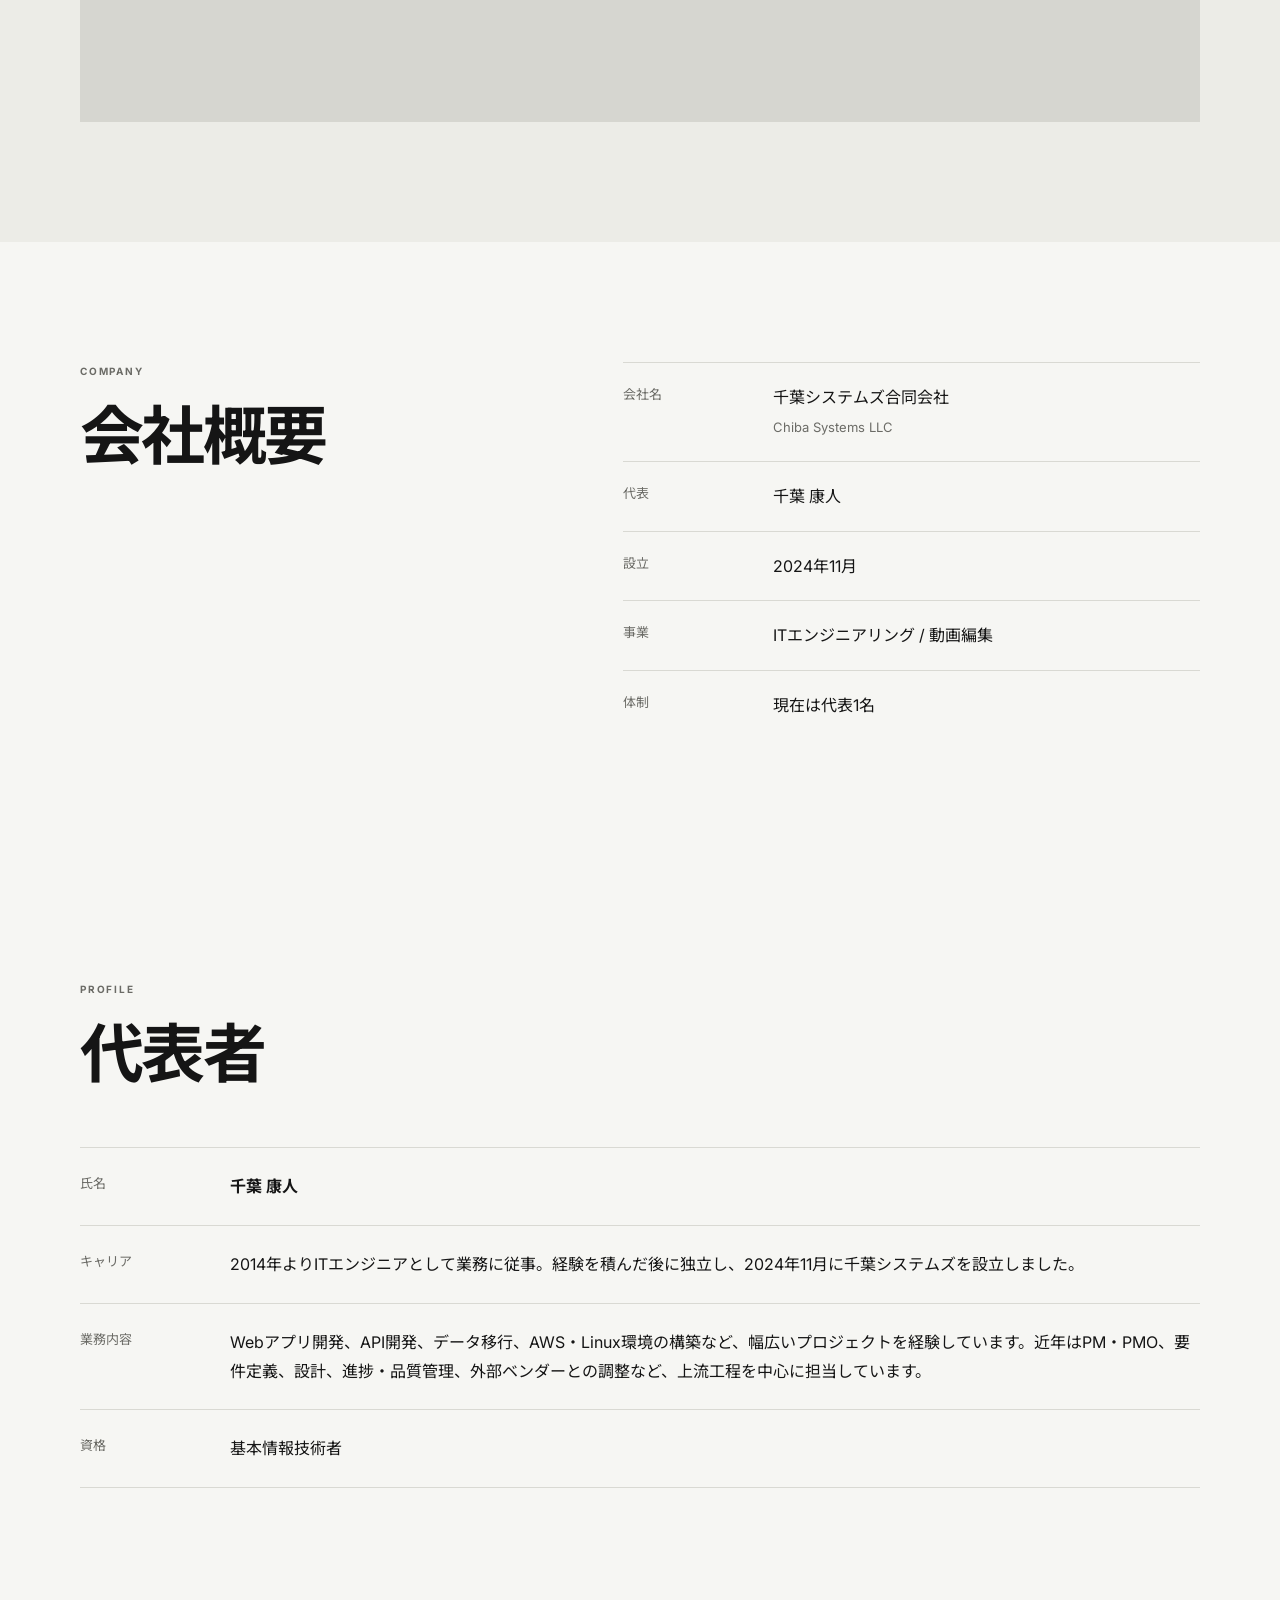
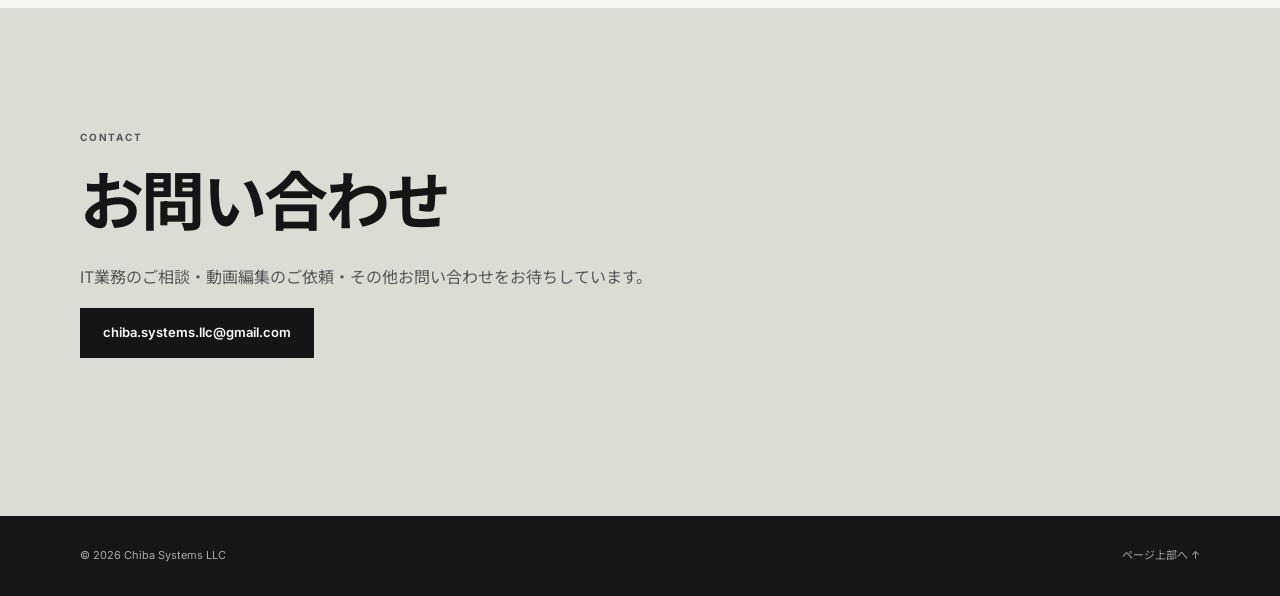
==== commit 9ae09e26: "Unify video editing terminology" ====
--- a/index.html
+++ b/index.html
@@ -24,7 +24,7 @@
 <header class="site-header"><div class="container nav"><a class="logo" href="#top">Chiba Systems</a><nav><a href="#about">会社について</a><a href="#service">サービス</a><a href="#strength">仕事への姿勢</a><a href="#works">動画編集</a><a href="#company">会社概要</a><a href="#profile">代表者</a><a href="#contact">お問い合わせ</a></nav></div></header>
 <main id="top">
 <section class="hero"><div class="container hero-inner"><p class="eyebrow">IT ENGINEERING / VIDEO EDITING</p><h1>Chiba<br>Systems</h1><p class="jp-name">千葉システムズ</p><p class="motto">お客様の要望に真摯に向き合い、<br>丁寧に形にする。</p><div class="hero-actions"><a class="button primary" href="#service">サービスを見る</a><a class="button" href="#contact">お問い合わせ</a></div></div></section>
-<section id="about" class="section"><div class="container two-col"><div><p class="eyebrow">ABOUT</p><h2>ITを軸に、<br>新しい価値を。</h2></div><div class="copy"><p>千葉システムズは、ITエンジニアリングを中心に事業を行っています。</p><p>システム開発やSE業務など、これまで培ってきたITの経験を活かし、お客様の業務や課題に向き合います。</p><p>また、新たな事業として動画編集にも取り組んでいます。ITで培った「要望を理解する力」と「丁寧に仕上げる姿勢」を、動画制作にも活かしていきます。</p></div></div></section>
+<section id="about" class="section"><div class="container two-col"><div><p class="eyebrow">ABOUT</p><h2>ITを軸に、<br>新しい価値を。</h2></div><div class="copy"><p>千葉システムズは、ITエンジニアリングを中心に事業を行っています。</p><p>システム開発やSE業務など、これまで培ってきたITの経験を活かし、お客様の業務や課題に向き合います。</p><p>また、新たな事業として動画編集にも取り組んでいます。ITで培った「要望を理解する力」と「丁寧に仕上げる姿勢」を、動画編集にも活かしていきます。</p></div></div></section>
 <section id="service" class="section dark"><div class="container"><p class="eyebrow">SERVICE</p><h2>サービス</h2><div class="cards"><article class="card"><span class="number">01</span><h3>ITエンジニアリング<span>IT Engineering</span></h3><p>システム開発・SE業務など、これまで培ってきたITエンジニアリングの経験を活かした業務支援を行います。</p><span class="tag">CORE BUSINESS</span></article><article class="card featured"><span class="number">02</span><h3>動画編集<span>Video Editing</span></h3><p>Adobe Premiere Proを使用した動画編集に取り組んでいます。</p><span class="tag">NEW BUSINESS</span></article></div></div></section>
 <section id="strength" class="section"><div class="container"><p class="eyebrow">APPROACH</p><h2>仕事への姿勢</h2><div class="strength-grid"><div><strong>01</strong><h3>要望を正確に理解する</h3><p>お客様が求めていることを丁寧に確認し、認識を合わせながら進めます。</p></div><div><strong>02</strong><h3>丁寧に仕事をする</h3><p>一つひとつの工程を大切にし、雑にならない仕事を心がけています。</p></div><div><strong>03</strong><h3>納品期日を意識する</h3><p>スケジュールを確認し、納品期日を意識しながら計画的に取り組みます。</p></div><div><strong>04</strong><h3>経験を積み重ねる</h3><p>IT・動画編集ともに、継続的に経験と品質を積み重ねていきます。</p></div></div></div></section>
 <section id="works" class="section works"><div class="container"><p class="eyebrow">WORKS</p><h2>動画編集</h2><p class="section-lead">動画編集の制作サンプルはInstagramで公開予定です。</p><div class="instagram-link" aria-label="Instagram 準備中"><svg class="instagram-icon" viewBox="0 0 24 24" aria-hidden="true"><path fill="currentColor" d="M7 2h10a5 5 0 0 1 5 5v10a5 5 0 0 1-5 5H7a5 5 0 0 1-5-5V7a5 5 0 0 1 5-5Zm0 2a3 3 0 0 0-3 3v10a3 3 0 0 0 3 3h10a3 3 0 0 0 3-3V7a3 3 0 0 0-3-3H7Zm5 3.5A4.5 4.5 0 1 1 7.5 12 4.5 4.5 0 0 1 12 7.5Zm0 2A2.5 2.5 0 1 0 14.5 12 2.5 2.5 0 0 0 12 9.5ZM17.25 6.5a1.25 1.25 0 1 1-1.25 1.25Z"/></svg><div><h3>Instagram</h3><p>準備中</p></div></div></div></section>
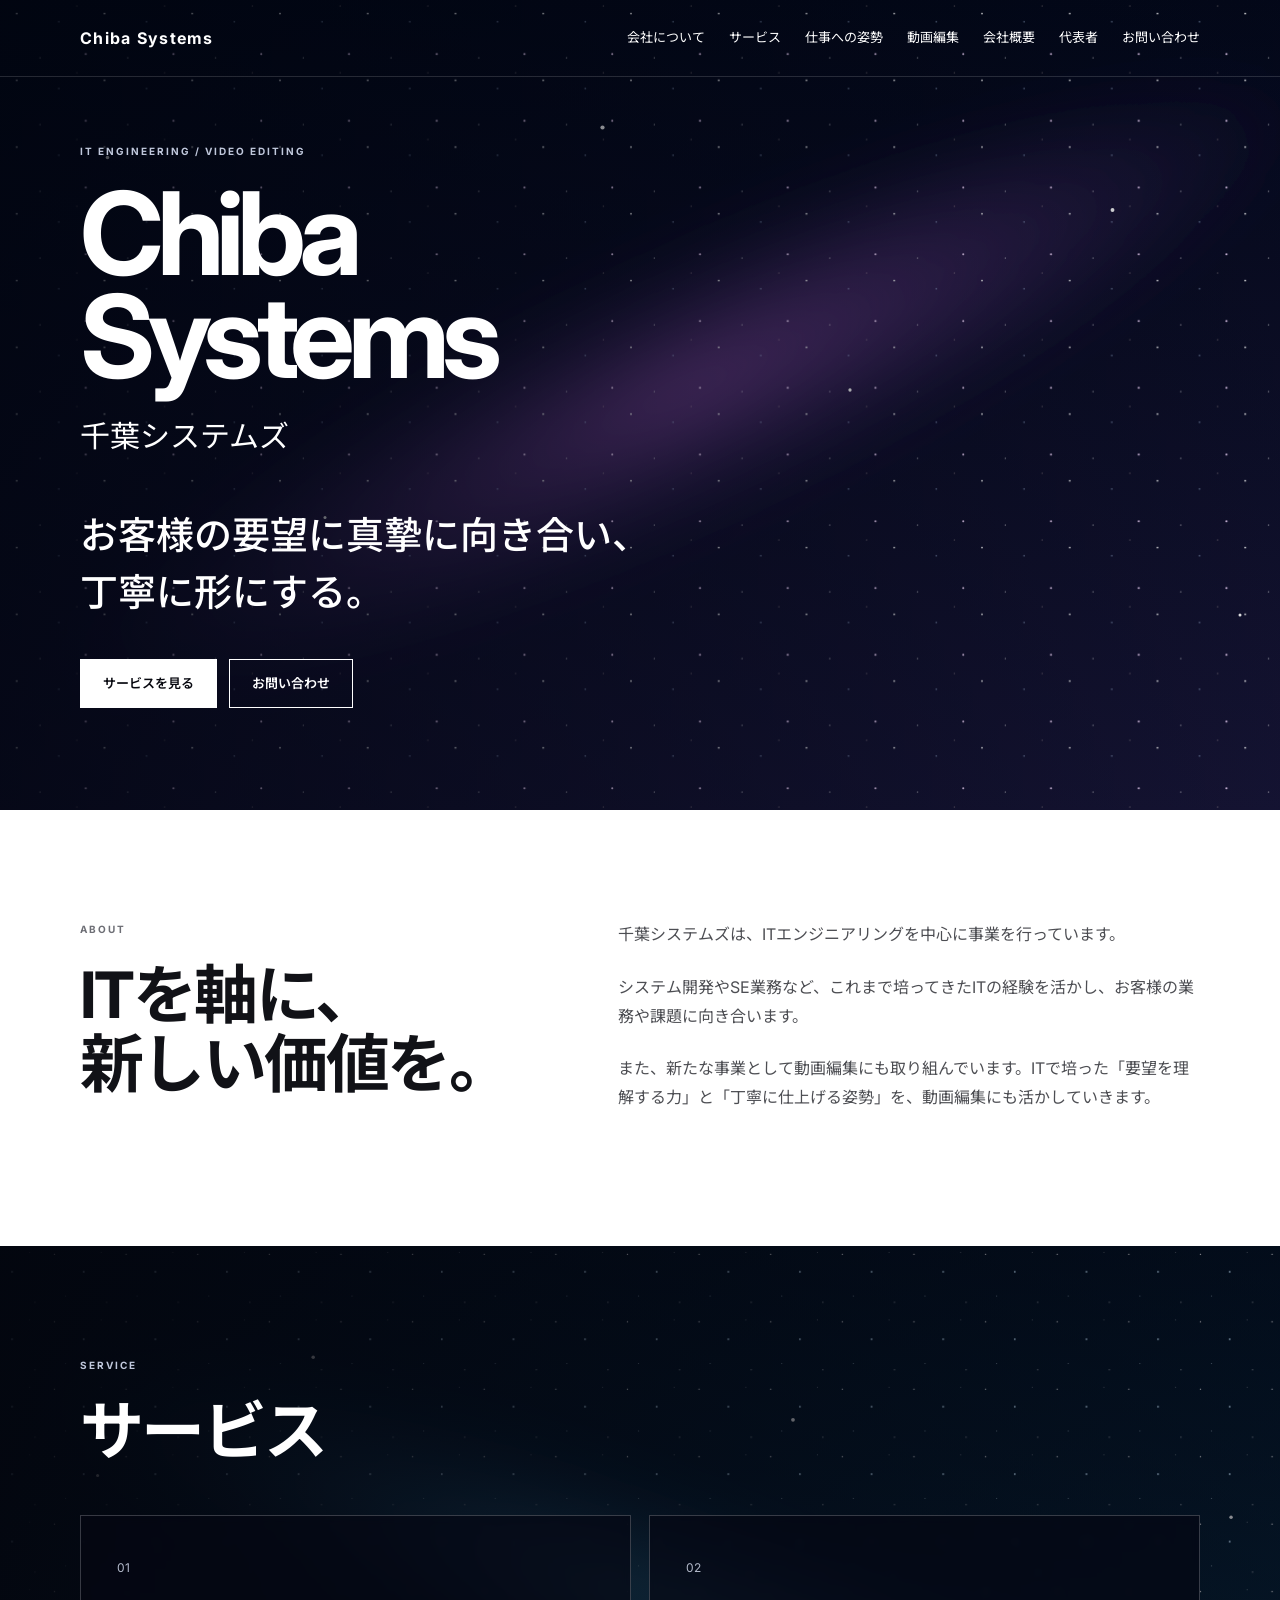
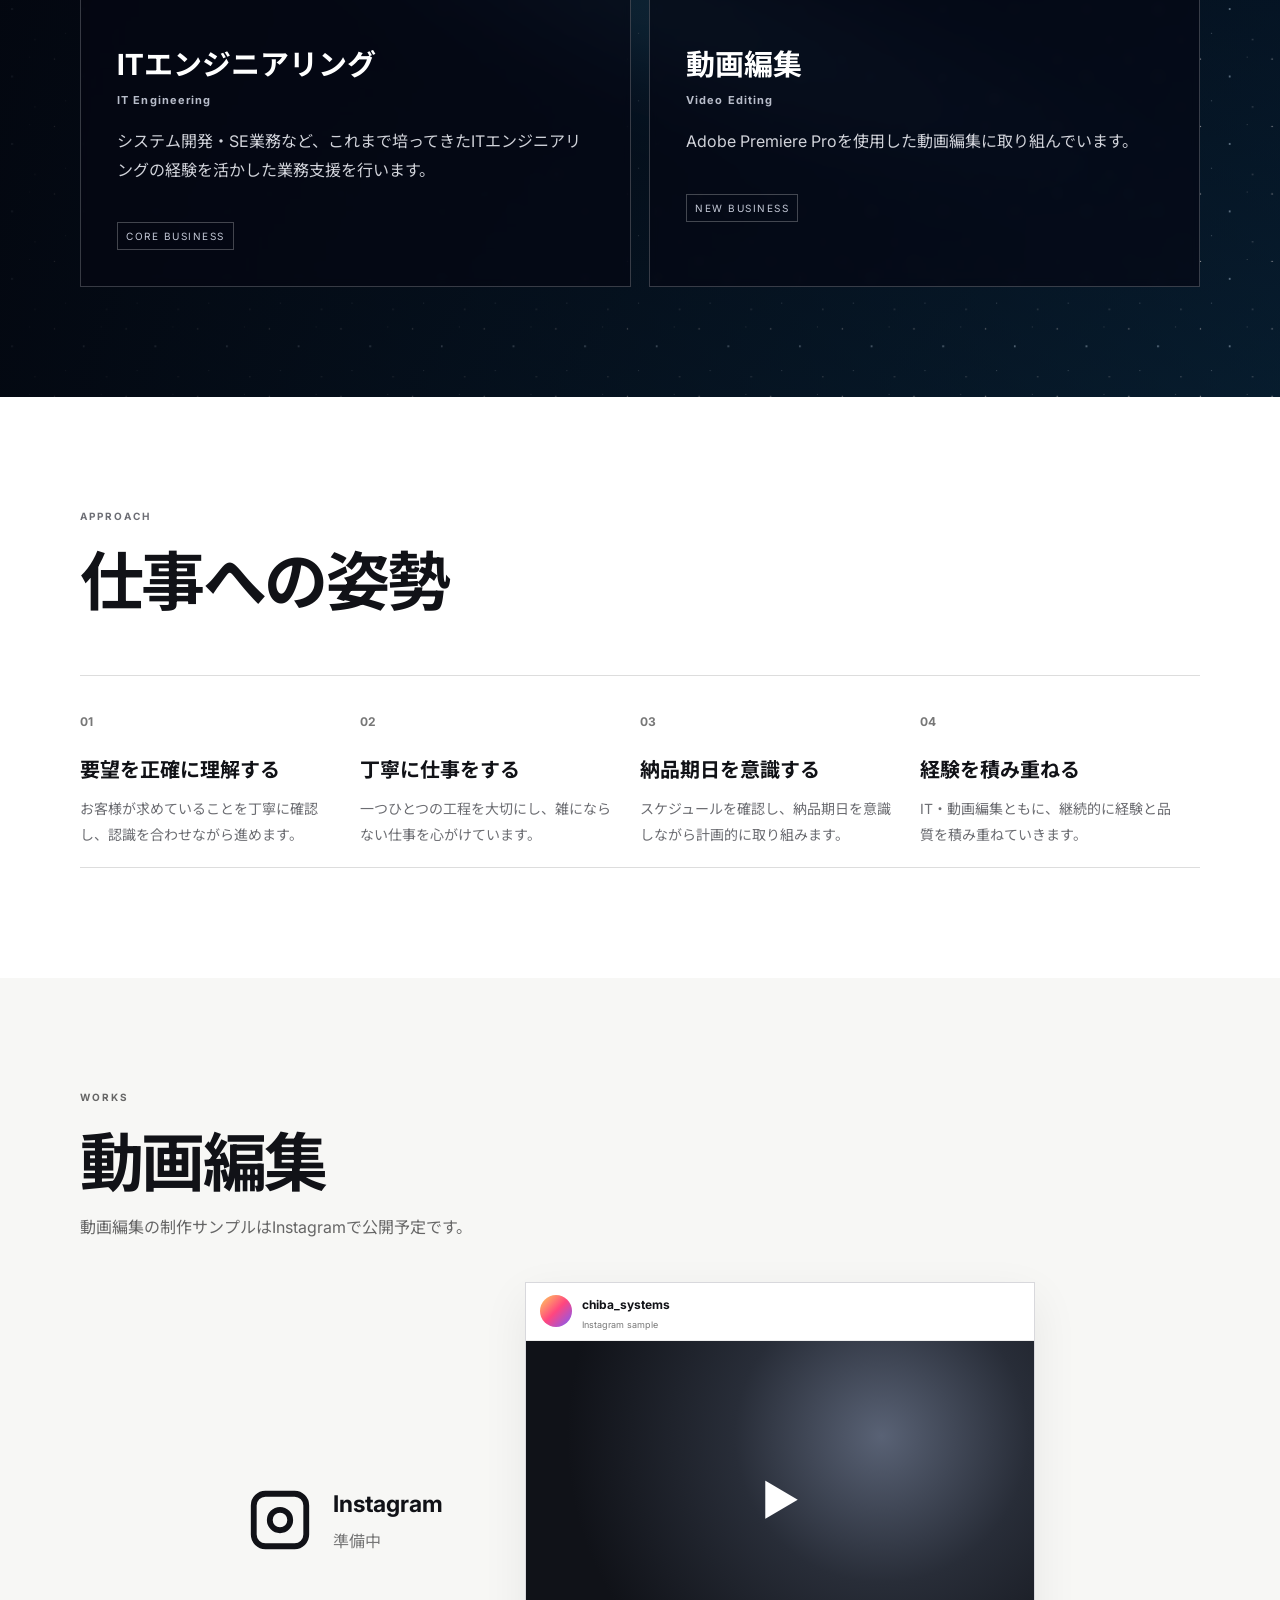
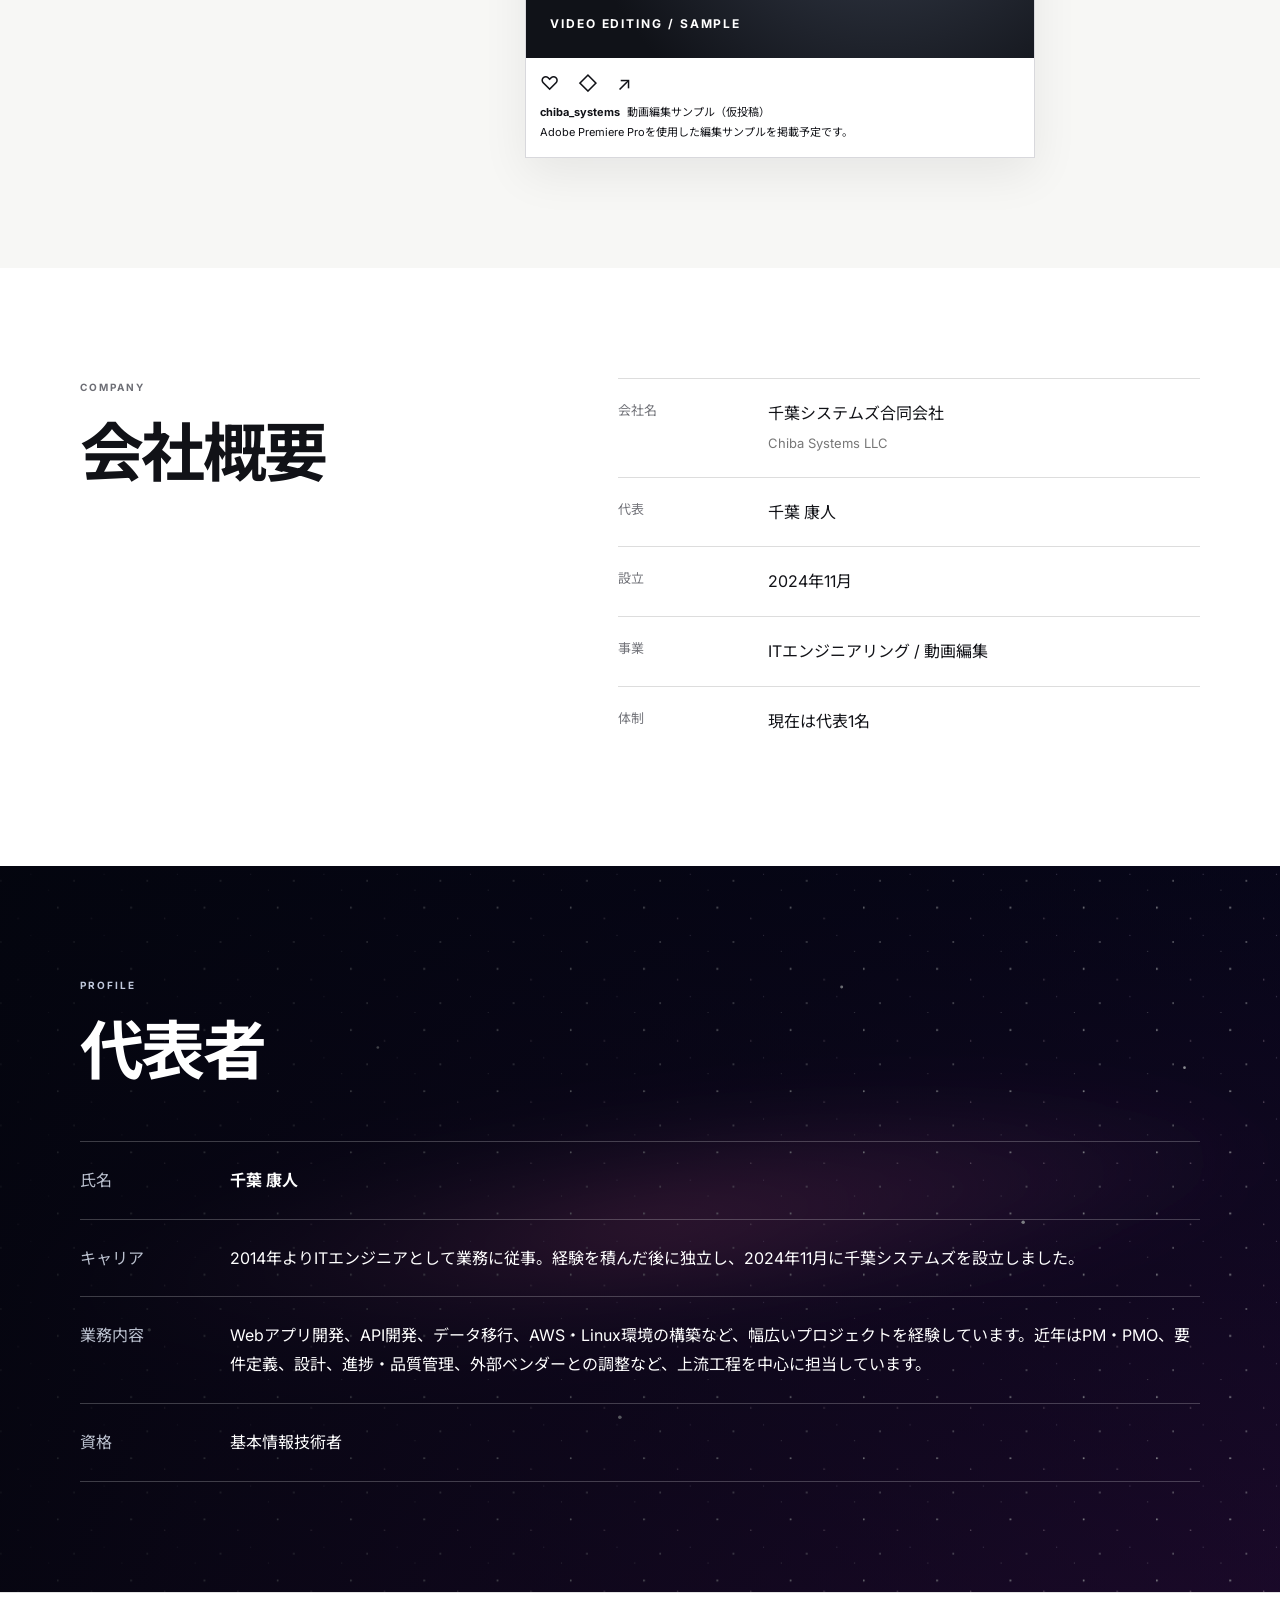
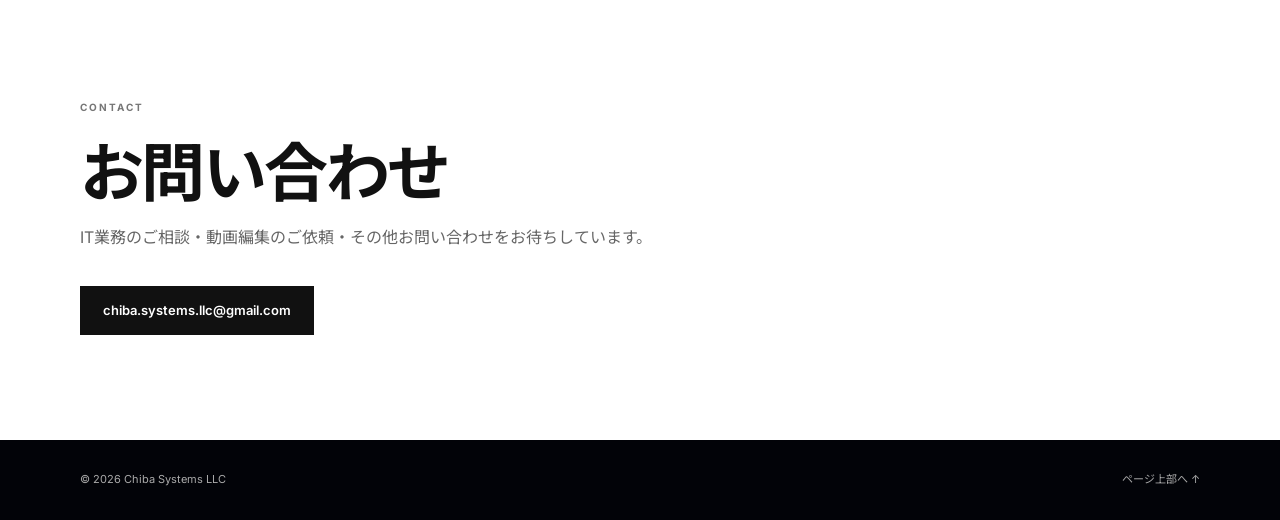
==== commit 8b77ba83: "Publish starry portfolio redesign" ====
--- a/index.html
+++ b/index.html
@@ -1,37 +1,30 @@
 <!doctype html>
-<html lang="ja">
-<head>
-<meta charset="utf-8">
-<meta name="viewport" content="width=device-width, initial-scale=1">
+<html lang="ja"><head><meta charset="utf-8"><meta name="viewport" content="width=device-width,initial-scale=1">
 <title>Chiba Systems LLC | 千葉システムズ合同会社</title>
 <style>
 @import url('https://fonts.googleapis.com/css2?family=Inter:wght@400;500;600;700&family=Noto+Sans+JP:wght@400;500;700&display=swap');
-:root{--bg:#f6f6f3;--text:#151515;--muted:#6b6b66;--line:#d9d9d3;--dark:#161616;--white:#fff}
-*{box-sizing:border-box}html{scroll-behavior:smooth}body{margin:0;background:var(--bg);color:var(--text);font-family:Inter,"Noto Sans JP",sans-serif;line-height:1.8}a{color:inherit;text-decoration:none}.container{width:min(1120px,calc(100% - 48px));margin:auto}
-.site-header{position:sticky;top:0;z-index:10;background:rgba(246,246,243,.92);backdrop-filter:blur(12px);border-bottom:1px solid var(--line)}.nav{height:72px;display:flex;align-items:center;justify-content:space-between}.logo{font-weight:700;letter-spacing:.08em;font-size:14px}.nav nav{display:flex;gap:24px;font-size:13px;color:#444}.nav nav a:hover{opacity:.55}
-.hero{min-height:82vh;display:flex;align-items:center;border-bottom:1px solid var(--line)}.hero-inner{padding:100px 0}.eyebrow{font-size:10px;font-weight:700;letter-spacing:.18em;color:var(--muted);margin:0 0 22px}.hero h1{margin:0;font-size:clamp(58px,9vw,122px);line-height:.92;letter-spacing:-.065em;font-weight:700}.jp-name{margin:18px 0 42px;font-size:clamp(20px,2.5vw,30px);font-weight:500}.motto{margin:0;font-size:clamp(24px,3vw,38px);line-height:1.5;font-weight:500}.hero-actions{display:flex;gap:12px;margin-top:40px}.button{display:inline-block;padding:12px 22px;border:1px solid var(--text);font-size:13px;font-weight:600}.button.primary{background:var(--text);color:var(--white)}
-.section{padding:120px 0}.two-col{display:grid;grid-template-columns:1fr 1.3fr;gap:100px}.section h2,.cta h2{font-size:clamp(40px,5vw,66px);line-height:1.05;letter-spacing:-.04em;margin:0}.copy{font-size:16px;color:#4f4f4b}.copy p{margin:0 0 24px}
-.dark{background:var(--dark);color:var(--white)}.dark .eyebrow{color:#999}.cards{display:grid;grid-template-columns:1fr 1fr;gap:20px;margin-top:52px}.card{padding:38px;border:1px solid #3a3a3a;min-height:330px}.card.featured{background:#222}.number{font-size:12px;color:#999}.card h3{font-size:30px;margin:58px 0 12px}.card h3 span{display:block;font-size:11px;font-weight:500;color:#999;letter-spacing:.1em}.card p{color:#bbb}.tag{display:inline-block;margin-top:24px;font-size:10px;letter-spacing:.15em;border:1px solid #555;padding:4px 8px;color:#aaa}
-.strength-grid{display:grid;grid-template-columns:repeat(4,1fr);margin-top:60px;border-top:1px solid var(--line)}.strength-grid>div{padding:30px 24px 20px 0;border-bottom:1px solid var(--line)}.strength-grid strong{font-size:12px;color:var(--muted)}.strength-grid h3{font-size:20px;margin:20px 0 8px}.strength-grid p{font-size:14px;color:var(--muted);margin:0;padding-right:20px}
-.works{background:#ecece7}.section-lead{color:var(--muted);max-width:650px}.instagram-link{margin-top:44px;min-height:300px;background:#d6d6d0;display:flex;align-items:center;justify-content:center;gap:20px}.instagram-icon{width:64px;height:64px}.instagram-link h3{margin:0 0 4px}.instagram-link p{margin:0;color:#666}
-.profile{margin-top:60px;border-top:1px solid var(--line)}.profile-row{display:grid;grid-template-columns:150px 1fr;padding:24px 0;border-bottom:1px solid var(--line)}.profile-row .label{font-size:13px;color:var(--muted)}.profile-row p{margin:0}
-.company dl{margin:0}.company dl>div{display:grid;grid-template-columns:150px 1fr;padding:20px 0;border-top:1px solid var(--line)}dt{color:var(--muted);font-size:13px}dd{margin:0}dd span{color:var(--muted);font-size:13px}
-.cta{padding:120px 0;background:#dcdcd5}.cta h2{margin-bottom:28px}.cta p{color:#555}.cta .note{font-size:11px;margin-top:18px;color:#777}.secret-output-link{display:block;width:100%;max-width:360px;height:28px;margin-top:10px;opacity:0;cursor:pointer}footer{background:var(--dark);color:#aaa}.footer-inner{min-height:80px;display:flex;align-items:center;justify-content:space-between;font-size:11px}
-@media(max-width:800px){.container{width:min(100% - 32px,1120px)}.nav nav{display:none}.hero h1{font-size:60px}.section{padding:80px 0}.two-col,.cards{grid-template-columns:1fr;gap:40px}.strength-grid{grid-template-columns:1fr 1fr}.profile-row,.company dl>div{grid-template-columns:110px 1fr}}@media(max-width:500px){.strength-grid{grid-template-columns:1fr}.hero-actions{flex-direction:column;align-items:flex-start}}
-</style>
-</head>
-<body>
-<header class="site-header"><div class="container nav"><a class="logo" href="#top">Chiba Systems</a><nav><a href="#about">会社について</a><a href="#service">サービス</a><a href="#strength">仕事への姿勢</a><a href="#works">動画編集</a><a href="#company">会社概要</a><a href="#profile">代表者</a><a href="#contact">お問い合わせ</a></nav></div></header>
-<main id="top">
-<section class="hero"><div class="container hero-inner"><p class="eyebrow">IT ENGINEERING / VIDEO EDITING</p><h1>Chiba<br>Systems</h1><p class="jp-name">千葉システムズ</p><p class="motto">お客様の要望に真摯に向き合い、<br>丁寧に形にする。</p><div class="hero-actions"><a class="button primary" href="#service">サービスを見る</a><a class="button" href="#contact">お問い合わせ</a></div></div></section>
+:root{--ink:#111217;--muted:#6d6e75;--line:#ddd;--paper:#f7f7f5}
+*{box-sizing:border-box}html{scroll-behavior:smooth}body{margin:0;font-family:Inter,"Noto Sans JP",sans-serif;color:var(--ink);line-height:1.8;background:#fff}a{text-decoration:none;color:inherit}.container{width:min(1120px,calc(100% - 48px));margin:auto}
+header{position:absolute;z-index:5;inset:0 0 auto;color:#fff;border-bottom:1px solid #ffffff24}.nav{height:76px;display:flex;align-items:center;justify-content:space-between}.logo{font-weight:700;letter-spacing:.08em}.nav nav{display:flex;gap:24px;font-size:13px}
+.hero,.photo-section{background-size:cover;background-position:center;background-repeat:no-repeat}.hero{min-height:90vh;color:#fff;display:flex;align-items:center;background-image:linear-gradient(90deg,rgba(0,4,14,.76),rgba(0,5,20,.12)),url("stars-hero.svg")}.hero-inner{padding:130px 0 90px}.eyebrow{font-size:10px;font-weight:700;letter-spacing:.2em;color:var(--muted);margin:0 0 22px}.hero .eyebrow,.photo-section .eyebrow{color:#c0c8dc}.hero h1{margin:0;font-size:clamp(62px,9vw,126px);line-height:.9;letter-spacing:-.065em}.jp-name{font-size:clamp(20px,2.4vw,30px);margin:20px 0 44px}.motto{font-size:clamp(24px,3vw,38px);font-weight:500;line-height:1.5}.actions{display:flex;gap:12px;margin-top:38px}.button{display:inline-block;padding:12px 22px;border:1px solid currentColor;font-size:13px;font-weight:600}.hero .primary{background:#fff;color:#080910;border-color:#fff}
+.section{padding:110px 0}.two-col{display:grid;grid-template-columns:1fr 1.3fr;gap:90px}.section h2,.contact h2{font-size:clamp(40px,5vw,66px);line-height:1.08;letter-spacing:-.04em;margin:0}.copy{color:#4d4e53}.copy p{margin:0 0 24px}
+.photo-section{color:#fff;position:relative}.photo-section.service{background-image:linear-gradient(90deg,rgba(3,5,13,.91),rgba(5,8,20,.45)),url("stars-service.svg")}.photo-section.profile-night{background-image:linear-gradient(90deg,rgba(3,5,13,.90),rgba(4,7,18,.42)),url("stars-profile.svg")}
+.cards{display:grid;grid-template-columns:1fr 1fr;gap:18px;margin-top:50px}.card{min-height:315px;padding:36px;border:1px solid #ffffff35;background:#050713a8;backdrop-filter:blur(4px)}.num{font-size:12px;color:#b3b9ca}.card h3{font-size:29px;margin:58px 0 12px}.card h3 span{display:block;font-size:11px;color:#b8bdca;letter-spacing:.1em}.card p{color:#d1d3da}.tag{display:inline-block;margin-top:22px;padding:4px 8px;border:1px solid #ffffff40;font-size:10px;letter-spacing:.15em;color:#c4c9d7}
+.strengths{display:grid;grid-template-columns:repeat(4,1fr);margin-top:58px;border-top:1px solid var(--line)}.strengths>div{padding:30px 22px 20px 0;border-bottom:1px solid var(--line)}.strengths strong{font-size:12px;color:#777}.strengths h3{font-size:20px;margin:18px 0 8px}.strengths p{font-size:14px;color:#6c6d72;margin:0}
+.works{background:var(--paper)}.works-head p{color:#666}.instagram-row{display:grid;grid-template-columns:250px minmax(380px,510px);gap:30px;align-items:center;justify-content:center;max-width:820px;margin:40px auto 0}.instagram-intro{display:flex;align-items:center;gap:18px}.instagram-intro svg{width:70px;height:70px}.instagram-intro h3{font-size:23px;margin:0}.instagram-intro p{margin:2px 0 0;color:#777}.instagram-embed{background:#fff;border:1px solid #d8d8dc;box-shadow:0 16px 44px #00000012}.ig-head{height:58px;display:flex;align-items:center;gap:10px;padding:0 14px;border-bottom:1px solid #eee}.avatar{width:32px;height:32px;border-radius:50%;background:linear-gradient(135deg,#ffd15a,#ff467f,#785cff)}.ig-head strong{font-size:12px}.ig-head span{display:block;font-size:9px;color:#777}.ig-photo{aspect-ratio:16/10;position:relative;overflow:hidden;background:radial-gradient(circle at 70% 30%,#596275,#282d38 35%,#101218 75%)}.ig-photo:before{content:"VIDEO EDITING / SAMPLE";position:absolute;left:24px;bottom:24px;color:#fff;font-size:12px;font-weight:700;letter-spacing:.16em}.ig-photo:after{content:"▶";position:absolute;inset:0;display:grid;place-items:center;color:#fff;font-size:42px}.ig-actions{padding:9px 14px 2px;font-size:19px;letter-spacing:7px}.ig-caption{padding:0 14px 14px;font-size:11px}.ig-caption strong{margin-right:7px}
+.company dl{margin:0}.company dl>div{display:grid;grid-template-columns:150px 1fr;padding:20px 0;border-top:1px solid var(--line)}dt{font-size:13px;color:#73747a}dd{margin:0}dd span{font-size:13px;color:#777}
+.profile{margin-top:56px;border-top:1px solid #ffffff38;text-align:left}.profile-row{display:grid;grid-template-columns:150px 1fr;padding:24px 0;border-bottom:1px solid #ffffff38}.profile-row p{margin:0;text-align:left}.label{color:#bbc1cf;text-align:left}
+.contact{padding:105px 0;color:#111;background:#fff!important;background-image:none!important;border-top:1px solid #e2e2e2;text-align:left!important}.contact .container{text-align:left!important}.contact .eyebrow{color:#777}.contact p{color:#666}.contact .button{background:#111;color:#fff;border-color:#111;margin-top:18px}
+footer{background:#020308;color:#aaa}.footer{height:80px;display:flex;align-items:center;justify-content:space-between;font-size:11px}
+@media(max-width:800px){.container{width:min(100% - 32px,1120px)}.nav nav{display:none}.hero{min-height:80vh}.hero h1{font-size:62px}.section{padding:78px 0}.two-col,.cards{grid-template-columns:1fr;gap:38px}.strengths{grid-template-columns:1fr 1fr}.instagram-row{grid-template-columns:1fr;gap:22px}.instagram-intro{justify-content:flex-start}.instagram-embed{width:100%}.profile-row,.company dl>div{grid-template-columns:110px 1fr}}@media(max-width:500px){.strengths{grid-template-columns:1fr}.actions{flex-direction:column;align-items:flex-start}}
+</style></head><body>
+<header><div class="container nav"><a class="logo" href="#top">Chiba Systems</a><nav><a href="#about">会社について</a><a href="#service">サービス</a><a href="#strength">仕事への姿勢</a><a href="#works">動画編集</a><a href="#company">会社概要</a><a href="#profile">代表者</a><a href="#contact">お問い合わせ</a></nav></div></header><main id="top">
+<section class="hero"><div class="container hero-inner"><p class="eyebrow">IT ENGINEERING / VIDEO EDITING</p><h1>Chiba<br>Systems</h1><p class="jp-name">千葉システムズ</p><p class="motto">お客様の要望に真摯に向き合い、<br>丁寧に形にする。</p><div class="actions"><a class="button primary" href="#service">サービスを見る</a><a class="button" href="#contact">お問い合わせ</a></div></div></section>
 <section id="about" class="section"><div class="container two-col"><div><p class="eyebrow">ABOUT</p><h2>ITを軸に、<br>新しい価値を。</h2></div><div class="copy"><p>千葉システムズは、ITエンジニアリングを中心に事業を行っています。</p><p>システム開発やSE業務など、これまで培ってきたITの経験を活かし、お客様の業務や課題に向き合います。</p><p>また、新たな事業として動画編集にも取り組んでいます。ITで培った「要望を理解する力」と「丁寧に仕上げる姿勢」を、動画編集にも活かしていきます。</p></div></div></section>
-<section id="service" class="section dark"><div class="container"><p class="eyebrow">SERVICE</p><h2>サービス</h2><div class="cards"><article class="card"><span class="number">01</span><h3>ITエンジニアリング<span>IT Engineering</span></h3><p>システム開発・SE業務など、これまで培ってきたITエンジニアリングの経験を活かした業務支援を行います。</p><span class="tag">CORE BUSINESS</span></article><article class="card featured"><span class="number">02</span><h3>動画編集<span>Video Editing</span></h3><p>Adobe Premiere Proを使用した動画編集に取り組んでいます。</p><span class="tag">NEW BUSINESS</span></article></div></div></section>
-<section id="strength" class="section"><div class="container"><p class="eyebrow">APPROACH</p><h2>仕事への姿勢</h2><div class="strength-grid"><div><strong>01</strong><h3>要望を正確に理解する</h3><p>お客様が求めていることを丁寧に確認し、認識を合わせながら進めます。</p></div><div><strong>02</strong><h3>丁寧に仕事をする</h3><p>一つひとつの工程を大切にし、雑にならない仕事を心がけています。</p></div><div><strong>03</strong><h3>納品期日を意識する</h3><p>スケジュールを確認し、納品期日を意識しながら計画的に取り組みます。</p></div><div><strong>04</strong><h3>経験を積み重ねる</h3><p>IT・動画編集ともに、継続的に経験と品質を積み重ねていきます。</p></div></div></div></section>
-<section id="works" class="section works"><div class="container"><p class="eyebrow">WORKS</p><h2>動画編集</h2><p class="section-lead">動画編集の制作サンプルはInstagramで公開予定です。</p><div class="instagram-link" aria-label="Instagram 準備中"><svg class="instagram-icon" viewBox="0 0 24 24" aria-hidden="true"><path fill="currentColor" d="M7 2h10a5 5 0 0 1 5 5v10a5 5 0 0 1-5 5H7a5 5 0 0 1-5-5V7a5 5 0 0 1 5-5Zm0 2a3 3 0 0 0-3 3v10a3 3 0 0 0 3 3h10a3 3 0 0 0 3-3V7a3 3 0 0 0-3-3H7Zm5 3.5A4.5 4.5 0 1 1 7.5 12 4.5 4.5 0 0 1 12 7.5Zm0 2A2.5 2.5 0 1 0 14.5 12 2.5 2.5 0 0 0 12 9.5ZM17.25 6.5a1.25 1.25 0 1 1-1.25 1.25Z"/></svg><div><h3>Instagram</h3><p>準備中</p></div></div></div></section>
+<section id="service" class="section photo-section service"><div class="container"><p class="eyebrow">SERVICE</p><h2>サービス</h2><div class="cards"><article class="card"><span class="num">01</span><h3>ITエンジニアリング<span>IT Engineering</span></h3><p>システム開発・SE業務など、これまで培ってきたITエンジニアリングの経験を活かした業務支援を行います。</p><span class="tag">CORE BUSINESS</span></article><article class="card"><span class="num">02</span><h3>動画編集<span>Video Editing</span></h3><p>Adobe Premiere Proを使用した動画編集に取り組んでいます。</p><span class="tag">NEW BUSINESS</span></article></div></div></section>
+<section id="strength" class="section"><div class="container"><p class="eyebrow">APPROACH</p><h2>仕事への姿勢</h2><div class="strengths"><div><strong>01</strong><h3>要望を正確に理解する</h3><p>お客様が求めていることを丁寧に確認し、認識を合わせながら進めます。</p></div><div><strong>02</strong><h3>丁寧に仕事をする</h3><p>一つひとつの工程を大切にし、雑にならない仕事を心がけています。</p></div><div><strong>03</strong><h3>納品期日を意識する</h3><p>スケジュールを確認し、納品期日を意識しながら計画的に取り組みます。</p></div><div><strong>04</strong><h3>経験を積み重ねる</h3><p>IT・動画編集ともに、継続的に経験と品質を積み重ねていきます。</p></div></div></div></section>
+<section id="works" class="section works"><div class="container"><div class="works-head"><p class="eyebrow">WORKS</p><h2>動画編集</h2><p>動画編集の制作サンプルはInstagramで公開予定です。</p></div><div class="instagram-row"><div class="instagram-intro"><svg viewBox="0 0 24 24"><path fill="currentColor" d="M7 2h10a5 5 0 0 1 5 5v10a5 5 0 0 1-5 5H7a5 5 0 0 1-5-5V7a5 5 0 0 1 5-5Zm0 2a3 3 0 0 0-3 3v10a3 3 0 0 0 3 3h10a3 3 0 0 0 3-3V7a3 3 0 0 0-3-3H7Zm5 3.5A4.5 4.5 0 1 1 7.5 12 4.5 4.5 0 0 1 12 7.5Zm0 2A2.5 2.5 0 1 0 14.5 12 2.5 2.5 0 0 0 12 9.5Z"/></svg><div><h3>Instagram</h3><p>準備中</p></div></div><div class="instagram-embed"><div class="ig-head"><div class="avatar"></div><div><strong>chiba_systems</strong><span>Instagram sample</span></div></div><div class="ig-photo"></div><div class="ig-actions">♡ ◇ ↗</div><div class="ig-caption"><strong>chiba_systems</strong>動画編集サンプル（仮投稿）<br>Adobe Premiere Proを使用した編集サンプルを掲載予定です。</div></div></div></div></section>
 <section id="company" class="section company"><div class="container two-col"><div><p class="eyebrow">COMPANY</p><h2>会社概要</h2></div><dl><div><dt>会社名</dt><dd>千葉システムズ合同会社<br><span>Chiba Systems LLC</span></dd></div><div><dt>代表</dt><dd>千葉 康人</dd></div><div><dt>設立</dt><dd>2024年11月</dd></div><div><dt>事業</dt><dd>ITエンジニアリング / 動画編集</dd></div><div><dt>体制</dt><dd>現在は代表1名</dd></div></dl></div></section>
-<section id="profile" class="section"><div class="container"><p class="eyebrow">PROFILE</p><h2>代表者</h2><div class="profile"><div class="profile-row"><div class="label">氏名</div><p><strong>千葉 康人</strong></p></div><div class="profile-row"><div class="label">キャリア</div><p>2014年よりITエンジニアとして業務に従事。経験を積んだ後に独立し、2024年11月に千葉システムズを設立しました。</p></div><div class="profile-row"><div class="label">業務内容</div><p>Webアプリ開発、API開発、データ移行、AWS・Linux環境の構築など、幅広いプロジェクトを経験しています。近年はPM・PMO、要件定義、設計、進捗・品質管理、外部ベンダーとの調整など、上流工程を中心に担当しています。</p></div><div class="profile-row"><div class="label">資格</div><p>基本情報技術者</p></div></div></div></section>
-<section id="contact" class="cta"><div class="container"><p class="eyebrow">CONTACT</p><h2>お問い合わせ</h2><p>IT業務のご相談・動画編集のご依頼・その他お問い合わせをお待ちしています。</p><a class="button primary" href="mailto:chiba.systems.llc@gmail.com">chiba.systems.llc@gmail.com</a><a class="secret-output-link" href="./output/index.html" target="_blank" rel="noopener noreferrer" aria-label="OUTPUTを別タブで開く"></a></div></section>
-</main>
-<footer><div class="container footer-inner"><span>© 2026 Chiba Systems LLC</span><a href="#top">ページ上部へ ↑</a></div></footer>
-</body>
-</html>+<section id="profile" class="section photo-section profile-night"><div class="container"><p class="eyebrow">PROFILE</p><h2>代表者</h2><div class="profile"><div class="profile-row"><div class="label">氏名</div><p><strong>千葉 康人</strong></p></div><div class="profile-row"><div class="label">キャリア</div><p>2014年よりITエンジニアとして業務に従事。経験を積んだ後に独立し、2024年11月に千葉システムズを設立しました。</p></div><div class="profile-row"><div class="label">業務内容</div><p>Webアプリ開発、API開発、データ移行、AWS・Linux環境の構築など、幅広いプロジェクトを経験しています。近年はPM・PMO、要件定義、設計、進捗・品質管理、外部ベンダーとの調整など、上流工程を中心に担当しています。</p></div><div class="profile-row"><div class="label">資格</div><p>基本情報技術者</p></div></div></div></section>
+<section id="contact" class="contact"><div class="container"><p class="eyebrow">CONTACT</p><h2>お問い合わせ</h2><p>IT業務のご相談・動画編集のご依頼・その他お問い合わせをお待ちしています。</p><a class="button" href="mailto:chiba.systems.llc@gmail.com">chiba.systems.llc@gmail.com</a></div></section>
+</main><footer><div class="container footer"><span>© 2026 Chiba Systems LLC</span><a href="#top">ページ上部へ ↑</a></div></footer></body></html>
